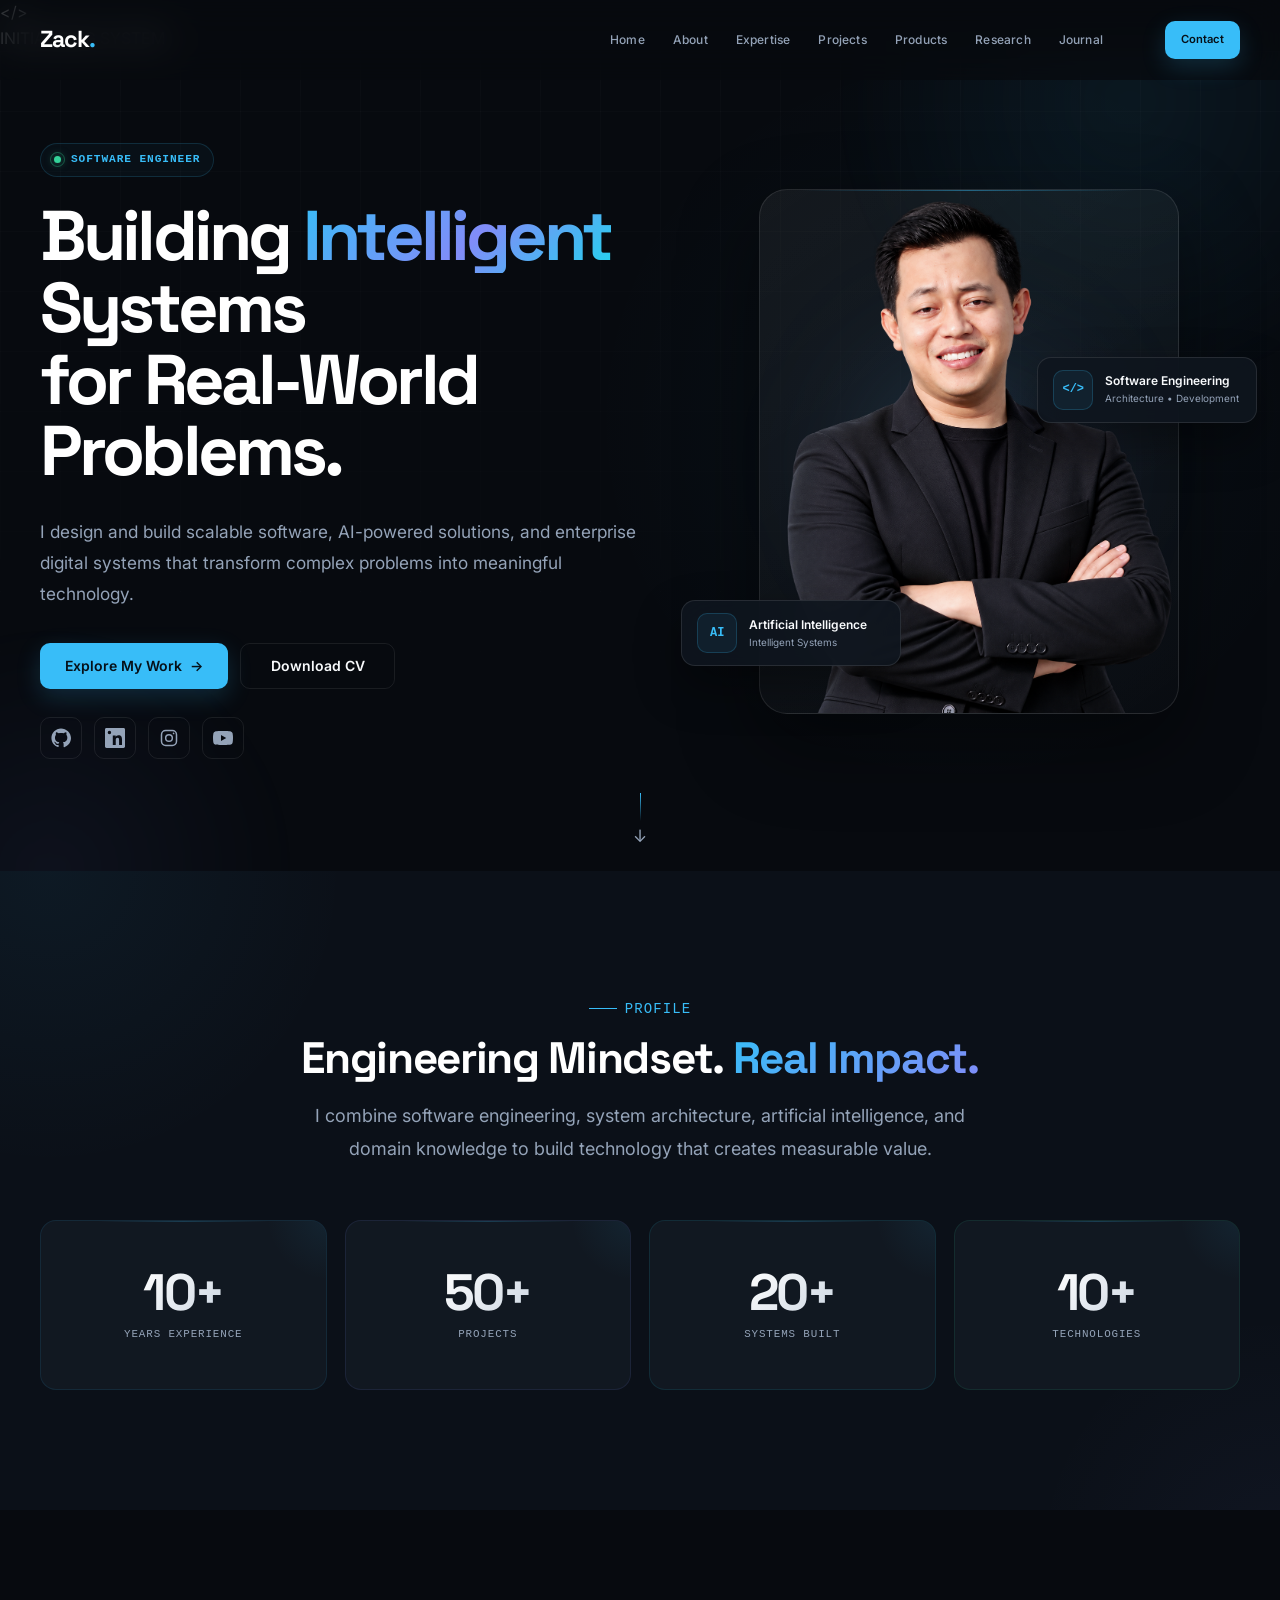
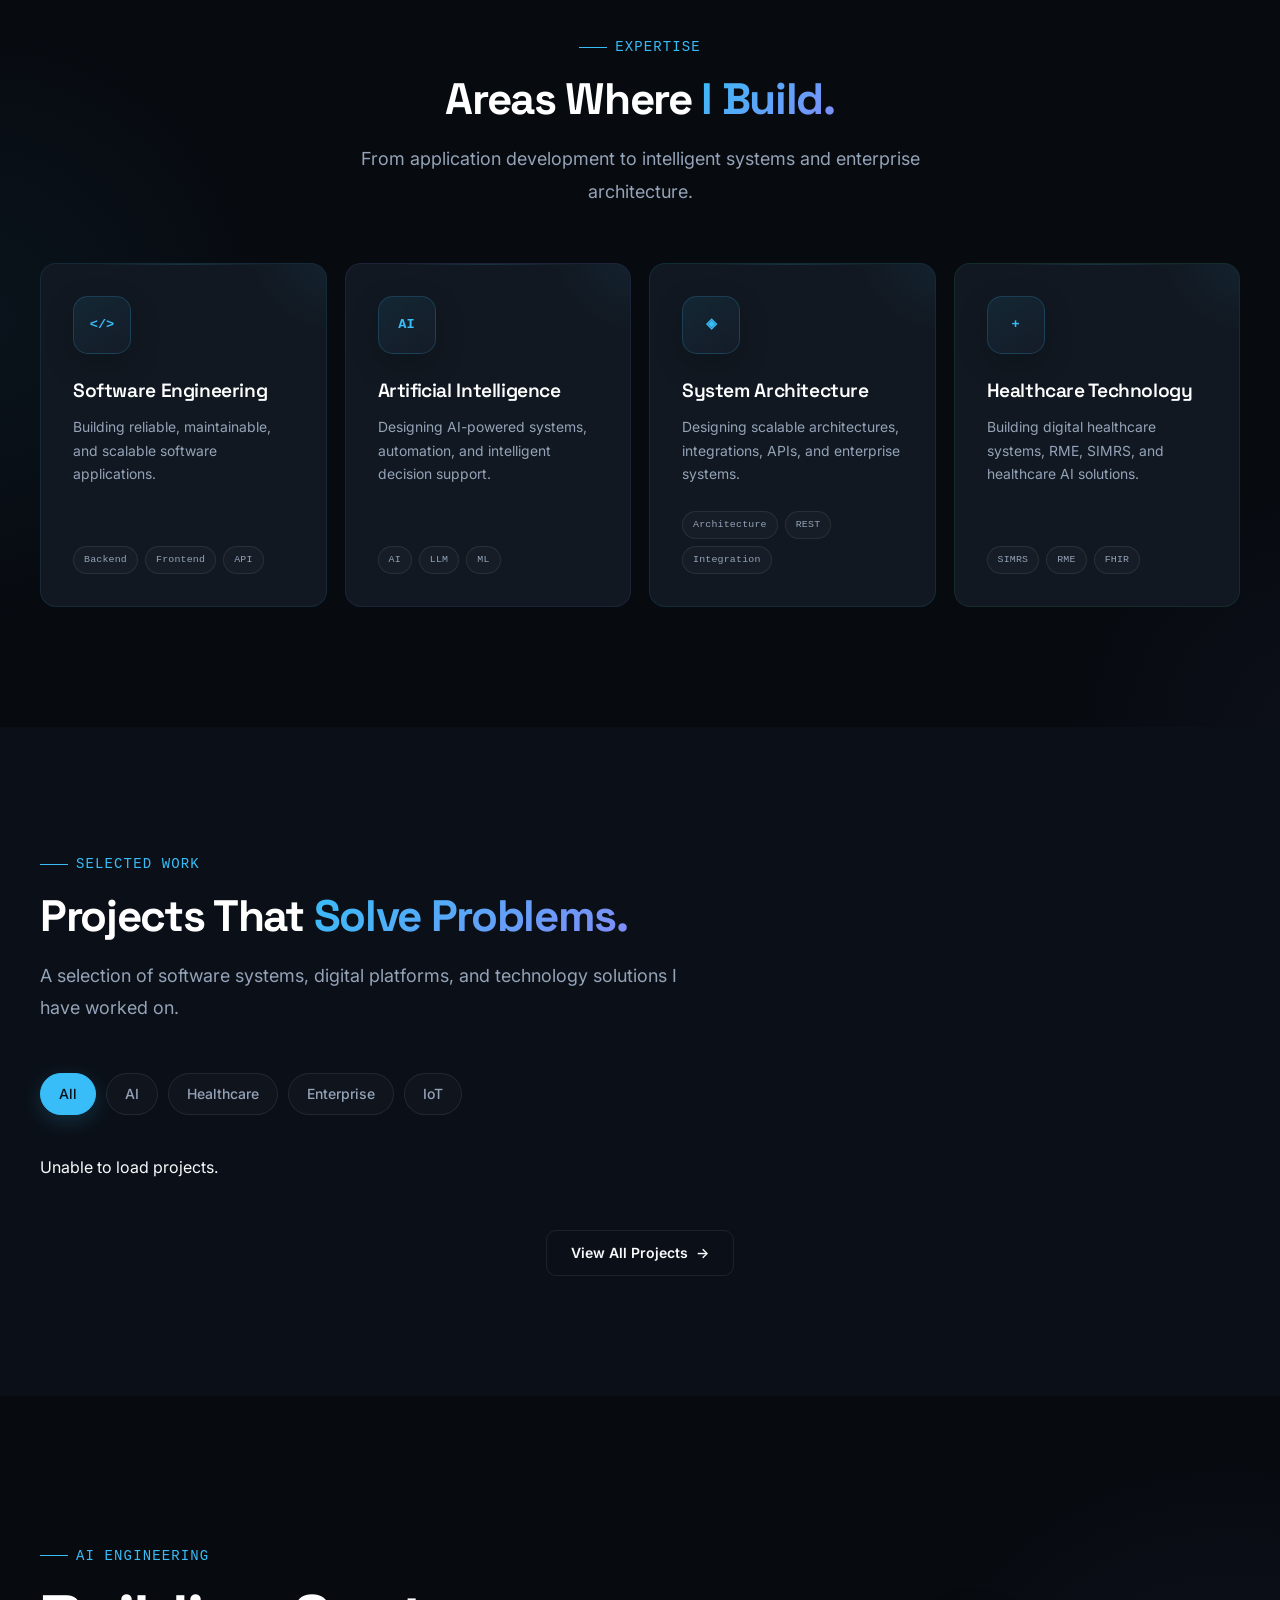
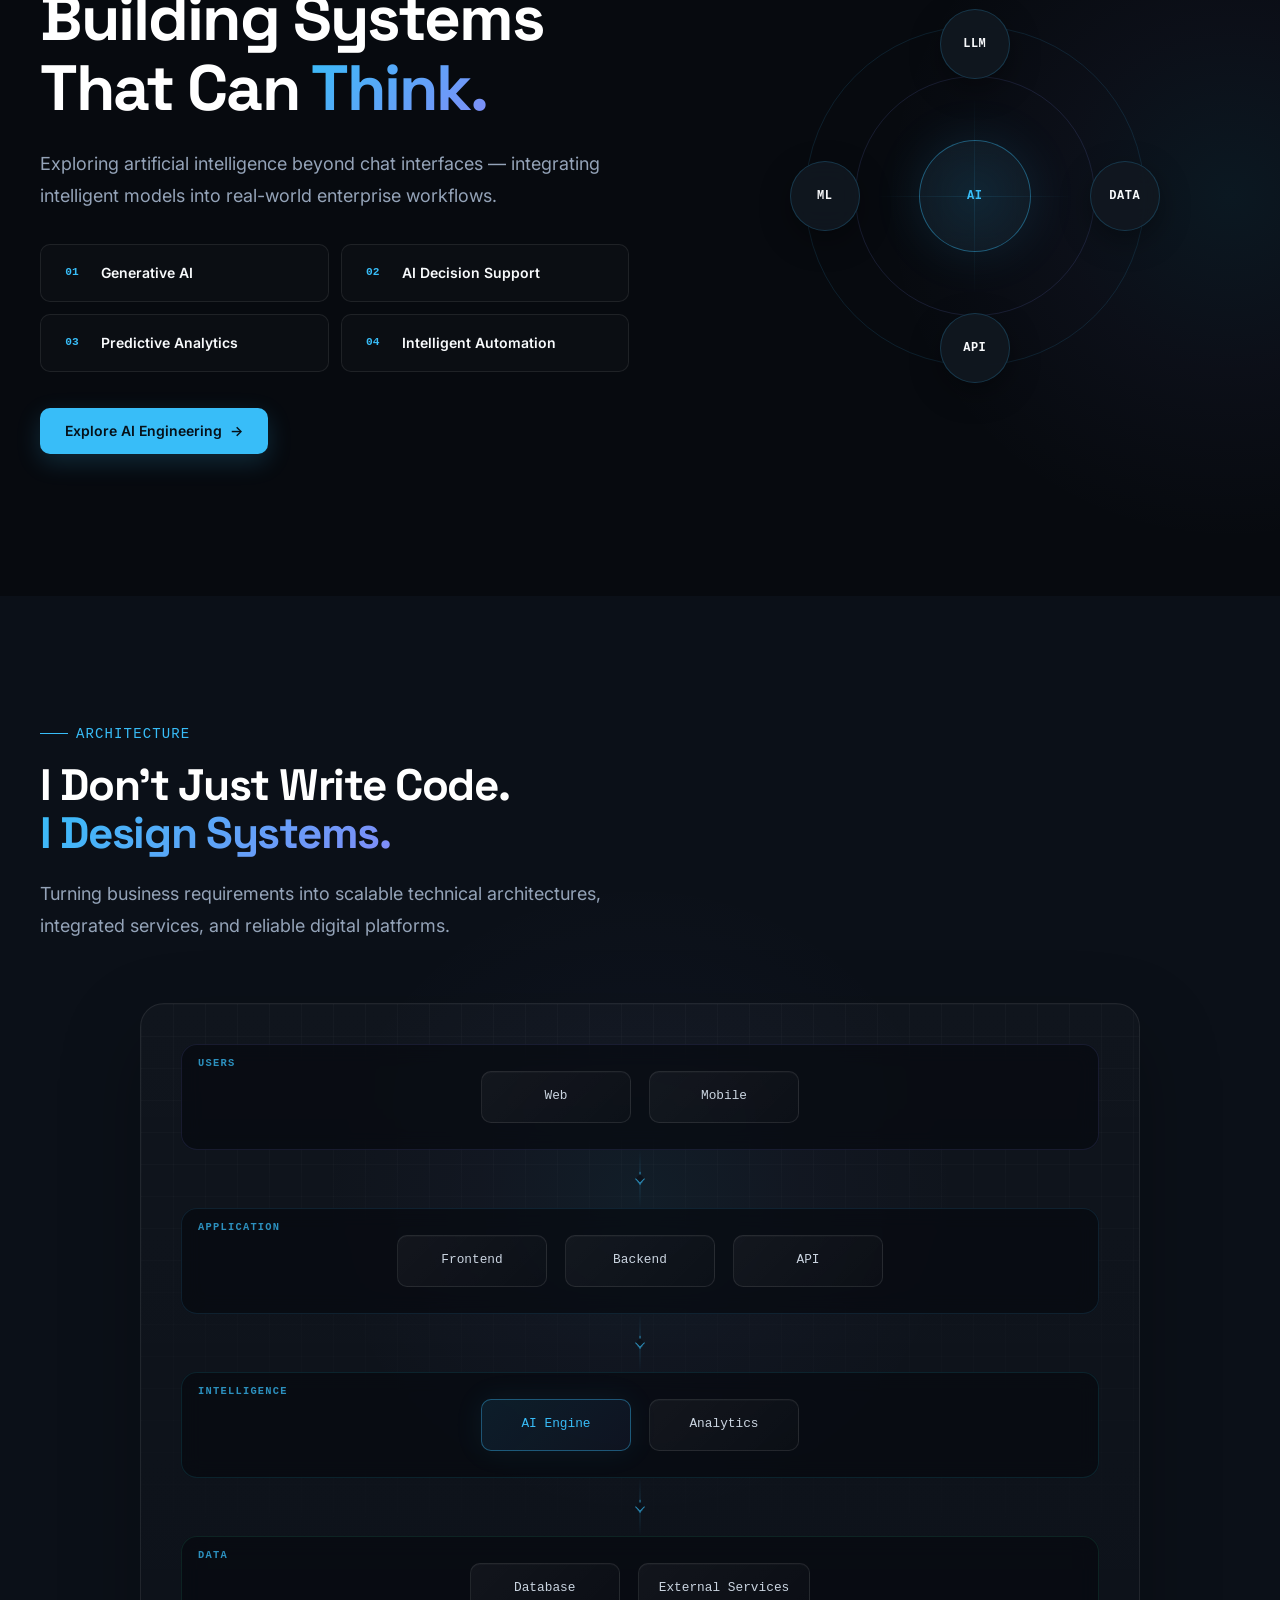
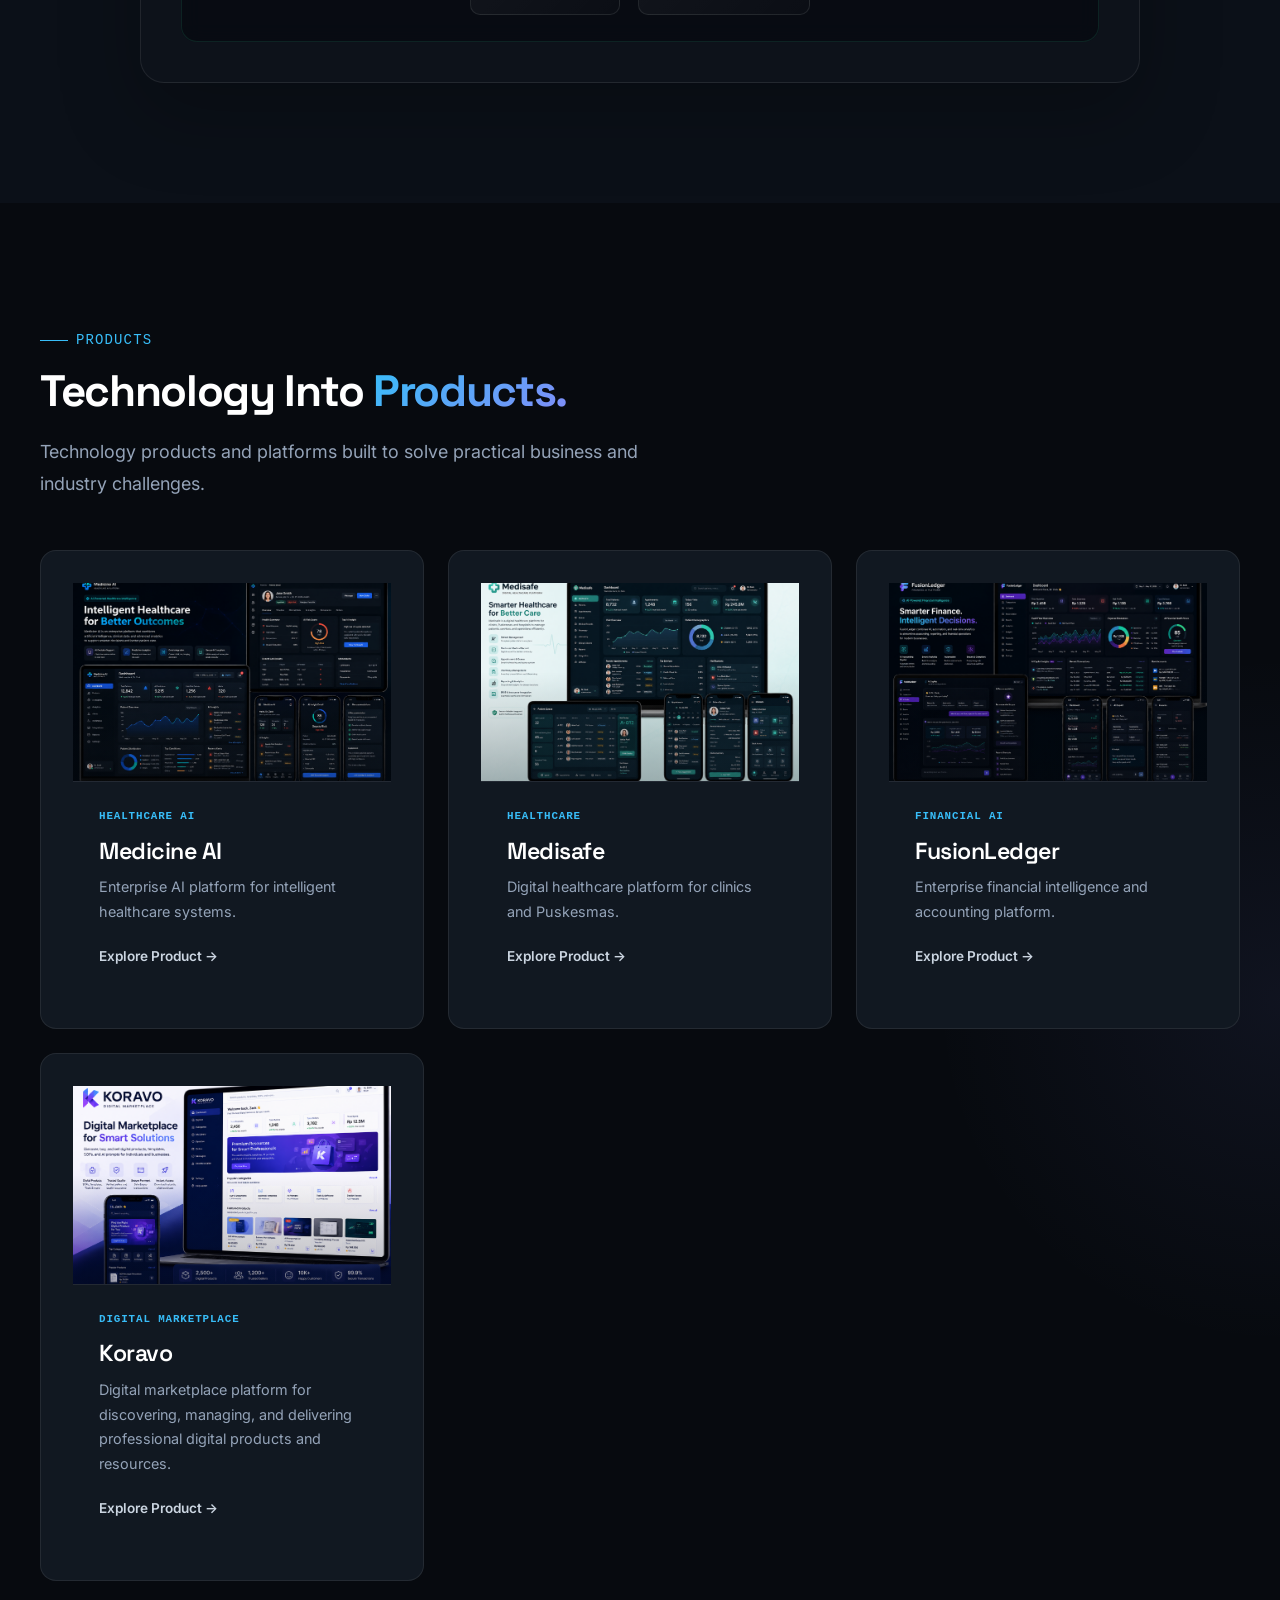
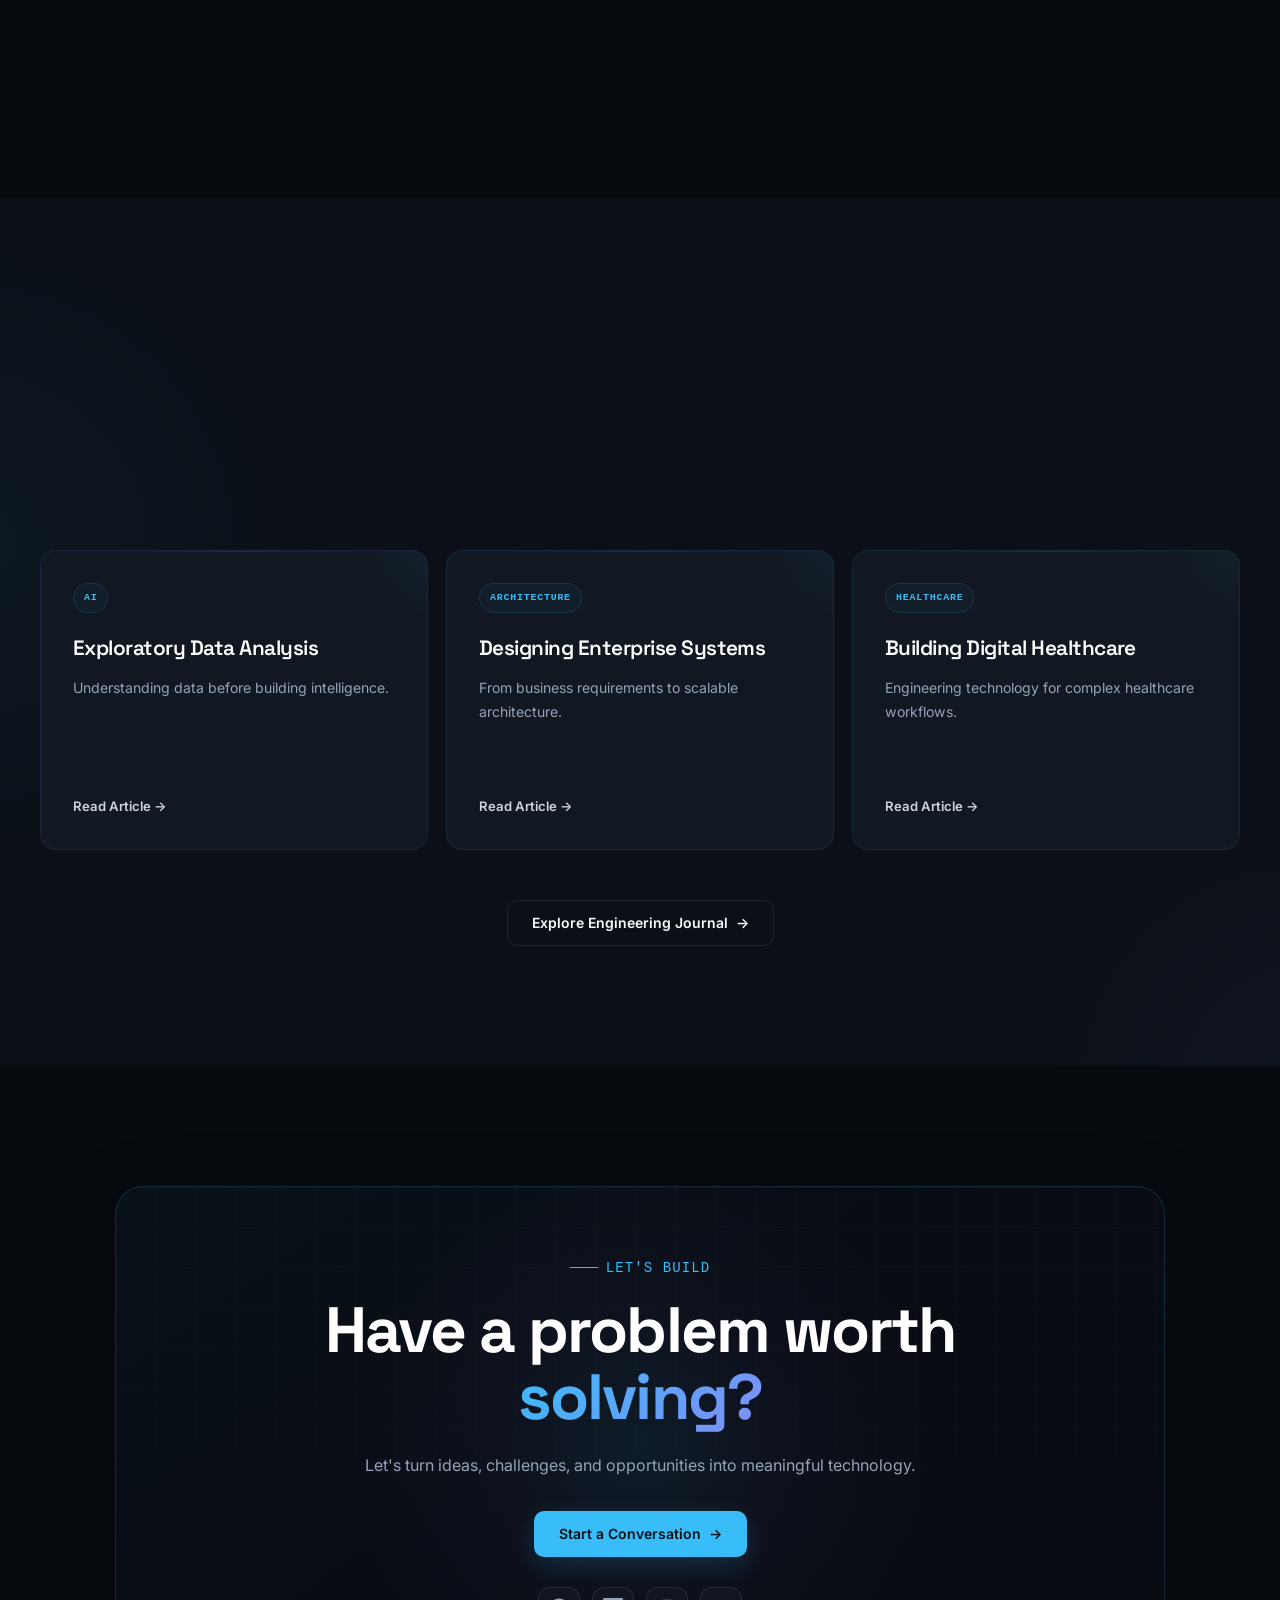
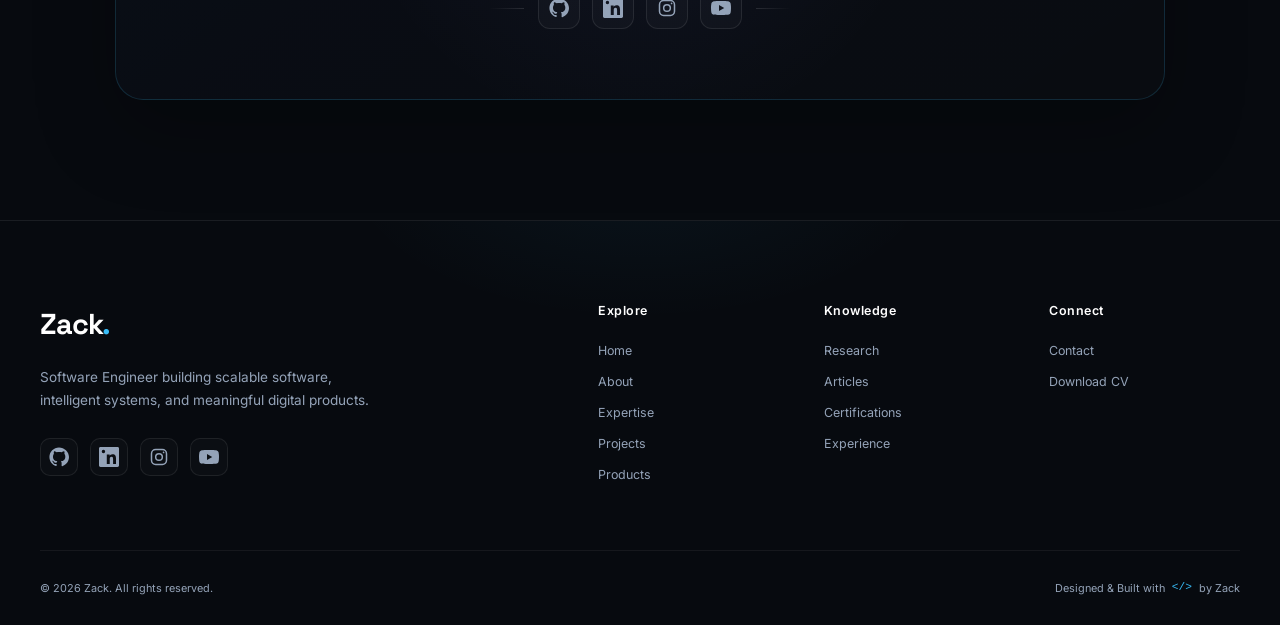
==== index.html @ d9dbd52a "feat:home page" ====
<!doctype html>
<html lang="en">
  <head>
    <!-- =====================================================
         ZACK PORTFOLIO
         Personal Branding — Software Engineer
         ===================================================== -->

    <meta charset="UTF-8" />

    <meta name="viewport" content="width=device-width, initial-scale=1.0" />

    <meta
      name="description"
      content="Zack — Software Engineer building intelligent systems, AI-powered solutions, and enterprise digital products."
    />

    <meta name="author" content="Zack" />

    <meta
      name="keywords"
      content="Software Engineer, AI Engineer, Software Architecture, Artificial Intelligence, Healthcare Technology, Enterprise Software"
    />

    <meta name="theme-color" content="#070a0f" />

    <title>Zack — Software Engineer</title>

    <!-- =====================================================
         Fonts
         ===================================================== -->

    <link rel="preconnect" href="https://fonts.googleapis.com" />

    <link rel="preconnect" href="https://fonts.gstatic.com" crossorigin />

    <link
      href="https://fonts.googleapis.com/css2?family=Inter:wght@400;500;600;700&family=Space+Grotesk:wght@400;500;600;700&display=swap"
      rel="stylesheet"
    />

    <!-- =====================================================
         CSS
         ===================================================== -->

    <link rel="stylesheet" href="assets/css/variables.css" />

    <link rel="stylesheet" href="assets/css/style.css" />

    <link rel="stylesheet" href="assets/css/components.css" />

    <link rel="stylesheet" href="assets/css/animations.css" />

    <link rel="stylesheet" href="assets/css/responsive.css" />
  </head>

  <body>
    <!-- =====================================================
         PAGE LOADER
         ===================================================== -->

    <div id="component-loader"></div>

    <!-- =====================================================
         NAVBAR
         ===================================================== -->

    <div id="component-navbar"></div>

    <main>
      <!-- =================================================
             HERO
             ================================================= -->

      <section class="hero section" id="home">
        <div class="hero-background">
          <div class="hero-grid"></div>

          <div class="hero-glow hero-glow-1"></div>

          <div class="hero-glow hero-glow-2"></div>
        </div>

        <div class="container hero-container">
          <div class="hero-content">
            <div class="hero-status fade-up">
              <span class="status-dot"></span>

              <span> SOFTWARE ENGINEER </span>
            </div>

            <h1 class="hero-title fade-up">
              Building

              <span class="text-gradient"> Intelligent </span>

              Systems

              <br />

              for Real-World Problems.
            </h1>

            <p class="hero-description fade-up">
              I design and build scalable software, AI-powered solutions, and
              enterprise digital systems that transform complex problems into
              meaningful technology.
            </p>

            <div class="hero-actions fade-up">
              <a href="pages/projects.html" class="btn btn-primary">
                Explore My Work
                <span>→</span>
              </a>

              <a
                href="downloads/CV-Zack.pdf"
                class="btn btn-outline"
                target="_blank"
                rel="noopener noreferrer"
              >
                Download CV
              </a>
            </div>

            <div class="hero-social fade-up" data-social-links></div>
          </div>

          <!-- =========================================
                     PROFILE VISUAL
                     ========================================= -->

          <div class="hero-visual fade-in">
            <div class="hero-image-wrapper">
              <div class="hero-image-glow"></div>

              <div class="hero-image-frame">
                <img
                  src="assets/img/profile/profile.png"
                  alt="Zack — Software Engineer"
                />
              </div>

              <!-- Floating Engineering Card -->

              <div class="hero-floating-card hero-floating-card-top float">
                <span class="floating-card-icon"> &lt;/&gt; </span>

                <div>
                  <strong> Software Engineering </strong>

                  <small> Architecture • Development </small>
                </div>
              </div>

              <!-- Floating AI Card -->

              <div class="hero-floating-card hero-floating-card-bottom float">
                <span class="floating-card-icon"> AI </span>

                <div>
                  <strong> Artificial Intelligence </strong>

                  <small> Intelligent Systems </small>
                </div>
              </div>
            </div>
          </div>
        </div>

        <!-- Scroll Indicator -->

        <a href="#profile" class="hero-scroll" aria-label="Scroll to profile">
          <span class="hero-scroll-line"></span>
          <span class="hero-scroll-arrow">↓</span>
        </a>
      </section>

      <!-- =================================================
             ENGINEERING PROFILE
             ================================================= -->

      <section class="section profile-section section-secondary" id="profile">
        <div class="container">
          <div class="section-header fade-up">
            <span class="section-label"> Profile </span>

            <h2 class="section-title">
              Engineering Mindset.
              <span class="text-gradient"> Real Impact. </span>
            </h2>

            <p class="section-description">
              I combine software engineering, system architecture, artificial
              intelligence, and domain knowledge to build technology that
              creates measurable value.
            </p>
          </div>

          <!-- Statistics -->

          <div class="profile-stats grid grid-4">
            <div class="stat-card card fade-up">
              <span class="stat-number" data-counter="10" data-suffix="+">
                0
              </span>

              <span class="stat-label"> Years Experience </span>
            </div>

            <div class="stat-card card fade-up">
              <span class="stat-number" data-counter="50" data-suffix="+">
                0
              </span>

              <span class="stat-label"> Projects </span>
            </div>

            <div class="stat-card card fade-up">
              <span class="stat-number" data-counter="20" data-suffix="+">
                0
              </span>

              <span class="stat-label"> Systems Built </span>
            </div>

            <div class="stat-card card fade-up">
              <span class="stat-number" data-counter="10" data-suffix="+">
                0
              </span>

              <span class="stat-label"> Technologies </span>
            </div>
          </div>
        </div>
      </section>

      <!-- =================================================
             EXPERTISE
             ================================================= -->

      <section class="section expertise-section" id="expertise">
        <div class="container">
          <div class="section-header fade-up">
            <span class="section-label"> Expertise </span>

            <h2 class="section-title">
              Areas Where
              <span class="text-gradient"> I Build. </span>
            </h2>

            <p class="section-description">
              From application development to intelligent systems and enterprise
              architecture.
            </p>
          </div>

          <div class="expertise-grid grid grid-4">
            <!-- Software Engineering -->

            <article class="expertise-card card fade-up">
              <div class="expertise-icon">&lt;/&gt;</div>

              <h3>Software Engineering</h3>

              <p>
                Building reliable, maintainable, and scalable software
                applications.
              </p>

              <div class="expertise-tags">
                <span class="badge"> Backend </span>

                <span class="badge"> Frontend </span>

                <span class="badge"> API </span>
              </div>
            </article>

            <!-- AI -->

            <article class="expertise-card card fade-up">
              <div class="expertise-icon">AI</div>

              <h3>Artificial Intelligence</h3>

              <p>
                Designing AI-powered systems, automation, and intelligent
                decision support.
              </p>

              <div class="expertise-tags">
                <span class="badge"> AI </span>

                <span class="badge"> LLM </span>

                <span class="badge"> ML </span>
              </div>
            </article>

            <!-- Architecture -->

            <article class="expertise-card card fade-up">
              <div class="expertise-icon">◈</div>

              <h3>System Architecture</h3>

              <p>
                Designing scalable architectures, integrations, APIs, and
                enterprise systems.
              </p>

              <div class="expertise-tags">
                <span class="badge"> Architecture </span>

                <span class="badge"> REST </span>

                <span class="badge"> Integration </span>
              </div>
            </article>

            <!-- Healthcare -->

            <article class="expertise-card card fade-up">
              <div class="expertise-icon">+</div>

              <h3>Healthcare Technology</h3>

              <p>
                Building digital healthcare systems, RME, SIMRS, and healthcare
                AI solutions.
              </p>

              <div class="expertise-tags">
                <span class="badge"> SIMRS </span>

                <span class="badge"> RME </span>

                <span class="badge"> FHIR </span>
              </div>
            </article>
          </div>
        </div>
      </section>

      <!-- =================================================
             FEATURED PROJECTS
             ================================================= -->

      <section class="section projects-section section-secondary" id="projects">
        <div class="container">
          <div class="section-header fade-up">
            <span class="section-label"> Selected Work </span>

            <h2 class="section-title">
              Projects That
              <span class="text-gradient"> Solve Problems. </span>
            </h2>

            <p class="section-description">
              A selection of software systems, digital platforms, and technology
              solutions I have worked on.
            </p>
          </div>

          <!-- Project Filters -->

          <div class="project-filters fade-up" data-project-filters>
            <button type="button" class="filter-btn" data-filter="all">
              All
            </button>

            <button type="button" class="filter-btn" data-filter="AI">
              AI
            </button>

            <button type="button" class="filter-btn" data-filter="Healthcare">
              Healthcare
            </button>

            <button type="button" class="filter-btn" data-filter="Enterprise">
              Enterprise
            </button>

            <button type="button" class="filter-btn" data-filter="IoT">
              IoT
            </button>
          </div>

          <!-- Projects -->

          <div class="projects-grid grid grid-3" data-projects>
            <!--
                        Projects are loaded dynamically
                        from data/projects.json
                    -->
          </div>

          <div class="section-action fade-up">
            <a href="pages/projects.html" class="btn btn-outline">
              View All Projects
              <span>→</span>
            </a>
          </div>
        </div>
      </section>

      <!-- =================================================
             AI ENGINEERING
             ================================================= -->

      <section class="section ai-section" id="ai">
        <div class="container">
          <div class="ai-showcase">
            <div class="ai-content fade-up">
              <span class="section-label"> AI Engineering </span>

              <h2 class="section-title">
                Building Systems That Can
                <span class="text-gradient"> Think. </span>
              </h2>

              <p class="section-description">
                Exploring artificial intelligence beyond chat interfaces —
                integrating intelligent models into real-world enterprise
                workflows.
              </p>

              <div class="ai-capabilities">
                <div class="ai-capability">
                  <span> 01 </span>

                  <strong> Generative AI </strong>
                </div>

                <div class="ai-capability">
                  <span> 02 </span>

                  <strong> AI Decision Support </strong>
                </div>

                <div class="ai-capability">
                  <span> 03 </span>

                  <strong> Predictive Analytics </strong>
                </div>

                <div class="ai-capability">
                  <span> 04 </span>

                  <strong> Intelligent Automation </strong>
                </div>
              </div>

              <a href="pages/expertise.html" class="btn btn-primary">
                Explore AI Engineering
                <span>→</span>
              </a>
            </div>

            <!-- AI Visual -->

            <div class="ai-visual fade-in">
              <div class="ai-orbit">
                <div class="ai-node ai-node-main">AI</div>

                <div class="ai-node ai-node-1">LLM</div>

                <div class="ai-node ai-node-2">DATA</div>

                <div class="ai-node ai-node-3">API</div>

                <div class="ai-node ai-node-4">ML</div>
              </div>
            </div>
          </div>
        </div>
      </section>

      <!-- =================================================
             SYSTEM ARCHITECTURE
             ================================================= -->

      <section
        class="section architecture-section section-secondary"
        id="architecture"
      >
        <div class="container">
          <div class="section-header fade-up">
            <span class="section-label"> Architecture </span>

            <h2 class="section-title">
              I Don't Just Write Code.
              <br />
              <span class="text-gradient"> I Design Systems. </span>
            </h2>

            <p class="section-description">
              Turning business requirements into scalable technical
              architectures, integrated services, and reliable digital
              platforms.
            </p>
          </div>

          <div class="architecture-diagram fade-up">
            <div class="architecture-layer">
              <span class="architecture-label"> USERS </span>

              <div class="architecture-node">Web</div>

              <div class="architecture-node">Mobile</div>
            </div>

            <div class="architecture-connector">↓</div>

            <div class="architecture-layer">
              <span class="architecture-label"> APPLICATION </span>

              <div class="architecture-node">Frontend</div>

              <div class="architecture-node">Backend</div>

              <div class="architecture-node">API</div>
            </div>

            <div class="architecture-connector">↓</div>

            <div class="architecture-layer">
              <span class="architecture-label"> INTELLIGENCE </span>

              <div class="architecture-node architecture-node-ai">
                AI Engine
              </div>

              <div class="architecture-node">Analytics</div>
            </div>

            <div class="architecture-connector">↓</div>

            <div class="architecture-layer">
              <span class="architecture-label"> DATA </span>

              <div class="architecture-node">Database</div>

              <div class="architecture-node">External Services</div>
            </div>
          </div>
        </div>
      </section>

      <!-- =================================================
             PRODUCTS
             ================================================= -->

      <section class="section products-section" id="products">
        <div class="container">
          <div class="section-header fade-up">
            <span class="section-label"> Products </span>

            <h2 class="section-title">
              Technology Into
              <span class="text-gradient"> Products. </span>
            </h2>

            <p class="section-description">
              Technology products and platforms built to solve practical
              business and industry challenges.
            </p>
          </div>

          <div class="products-grid grid grid-3">
            <!-- Medicine AI -->

            <article class="product-card card fade-up">
              <div class="product-image">
                <img
                  src="assets/img/products/medicine.png"
                  alt="Medicine AI"
                  loading="lazy"
                />
              </div>

              <div class="product-content">
                <span class="product-category"> Healthcare AI </span>

                <h3 class="product-title">Medicine AI</h3>

                <p class="product-description">
                  Enterprise AI platform for intelligent healthcare systems.
                </p>

                <a href="pages/products.html" class="project-link">
                  Explore Product →
                </a>
              </div>
            </article>

            <!-- Medisafe -->

            <article class="product-card card fade-up">
              <div class="product-image">
                <img
                  src="assets/img/products/medisafe.png"
                  alt="Medisafe"
                  loading="lazy"
                />
              </div>

              <div class="product-content">
                <span class="product-category"> Healthcare </span>

                <h3 class="product-title">Medisafe</h3>

                <p class="product-description">
                  Digital healthcare platform for clinics and Puskesmas.
                </p>

                <a href="pages/products.html" class="project-link">
                  Explore Product →
                </a>
              </div>
            </article>

            <!-- FusionLedger -->

            <article class="product-card card fade-up">
              <div class="product-image">
                <img
                  src="assets/img/products/fusionledger.png"
                  alt="FusionLedger"
                  loading="lazy"
                />
              </div>

              <div class="product-content">
                <span class="product-category"> Financial AI </span>

                <h3 class="product-title">FusionLedger</h3>

                <p class="product-description">
                  Enterprise financial intelligence and accounting platform.
                </p>

                <a href="pages/products.html" class="project-link">
                  Explore Product →
                </a>
              </div>
            </article>

            <!-- =================================================
     Koravo
     ================================================= -->

            <article class="product-card card fade-up">
              <div class="product-image">
                <img
                  src="assets/img/products/koravo.png"
                  alt="Koravo Digital Marketplace"
                  loading="lazy"
                />
              </div>

              <div class="product-content">
                <span class="product-category"> Digital Marketplace </span>

                <h3 class="product-title">Koravo</h3>

                <p class="product-description">
                  Digital marketplace platform for discovering, managing, and
                  delivering professional digital products and resources.
                </p>

                <a href="pages/products.html" class="project-link">
                  Explore Product →
                </a>
              </div>
            </article>
          </div>

          <div class="section-action fade-up">
            <a href="pages/products.html" class="btn btn-outline">
              View All Products
              <span>→</span>
            </a>
          </div>
        </div>
      </section>

      <!-- =================================================
             ENGINEERING JOURNAL
             ================================================= -->

      <section class="section journal-section section-secondary" id="journal">
        <div class="container">
          <div class="section-header fade-up">
            <span class="section-label"> Engineering Journal </span>

            <h2 class="section-title">
              Think.
              <span class="text-gradient"> Build. Share. </span>
            </h2>

            <p class="section-description">
              Notes, research, experiments, and lessons from building software
              and intelligent systems.
            </p>
          </div>

          <div class="journal-grid grid grid-3">
            <article class="journal-card card fade-up">
              <span class="journal-category"> AI </span>

              <h3>Exploratory Data Analysis</h3>

              <p>Understanding data before building intelligence.</p>

              <a href="pages/articles.html" class="project-link">
                Read Article →
              </a>
            </article>

            <article class="journal-card card fade-up">
              <span class="journal-category"> Architecture </span>

              <h3>Designing Enterprise Systems</h3>

              <p>From business requirements to scalable architecture.</p>

              <a href="pages/articles.html" class="project-link">
                Read Article →
              </a>
            </article>

            <article class="journal-card card fade-up">
              <span class="journal-category"> Healthcare </span>

              <h3>Building Digital Healthcare</h3>

              <p>Engineering technology for complex healthcare workflows.</p>

              <a href="pages/articles.html" class="project-link">
                Read Article →
              </a>
            </article>
          </div>

          <div class="section-action fade-up">
            <a href="pages/articles.html" class="btn btn-outline">
              Explore Engineering Journal
              <span>→</span>
            </a>
          </div>
        </div>
      </section>

      <!-- =================================================
     CONTACT CTA
     ================================================= -->

      <section class="section contact-cta">
        <div class="container">
          <div class="contact-cta-inner fade-up">
            <span class="section-label"> Let's Build </span>

            <h2 class="section-title">
              Have a problem worth

              <span class="text-gradient"> solving? </span>
            </h2>

            <p class="section-description">
              Let's turn ideas, challenges, and opportunities into meaningful
              technology.
            </p>

            <a href="pages/contact.html" class="btn btn-primary">
              Start a Conversation
              <span>→</span>
            </a>

            <!-- Social Media -->

            <div class="contact-social fade-up" data-social-links></div>
          </div>
        </div>
      </section>
    </main>

    <!-- =====================================================
         FOOTER
         ===================================================== -->

    <div id="component-footer"></div>

    <!-- =====================================================
         JavaScript
         ===================================================== -->

    <script src="assets/js/navbar.js"></script>

    <script src="assets/js/animation.js"></script>

    <script src="assets/js/counter.js"></script>

    <script src="assets/js/projects.js"></script>

    <script src="assets/js/filter.js"></script>

    <script src="assets/js/contact.js"></script>

    <script src="assets/js/app.js"></script>
  </body>
</html>
---- assets/css/variables.css ----
/* =========================================================
   ZACK PORTFOLIO
   Design System / Variables
   ========================================================= */

:root {
  /* =========================
       Colors
       ========================= */

  --color-bg: #070a0f;
  --color-bg-secondary: #0b1018;
  --color-bg-tertiary: #101722;

  --color-surface: #111821;
  --color-surface-hover: #151f2c;

  --color-primary: #38bdf8;
  --color-primary-hover: #60d5ff;

  --color-secondary: #818cf8;
  --color-accent: #22d3ee;

  --color-success: #34d399;
  --color-warning: #fbbf24;
  --color-danger: #f87171;

  --color-white: #ffffff;
  --color-text: #f8fafc;
  --color-text-secondary: #cbd5e1;
  --color-text-muted: #94a3b8;

  --color-border: rgba(255, 255, 255, 0.08);
  --color-border-hover: rgba(56, 189, 248, 0.3);

  /* =========================
       Gradients
       ========================= */

  --gradient-primary: linear-gradient(135deg, #38bdf8 0%, #818cf8 100%);

  --gradient-dark: linear-gradient(180deg, #070a0f 0%, #0b1018 100%);

  --gradient-glow: radial-gradient(
    circle,
    rgba(56, 189, 248, 0.14) 0%,
    rgba(56, 189, 248, 0) 70%
  );

  /* =========================
       Typography
       ========================= */

  --font-primary:
    "Inter", -apple-system, BlinkMacSystemFont, "Segoe UI", sans-serif;

  --font-heading:
    "Space Grotesk", "Inter", -apple-system, BlinkMacSystemFont, sans-serif;

  --font-mono: "SFMono-Regular", Consolas, "Liberation Mono", monospace;

  --font-size-xs: 0.75rem;
  --font-size-sm: 0.875rem;
  --font-size-md: 1rem;
  --font-size-lg: 1.125rem;
  --font-size-xl: 1.25rem;
  --font-size-2xl: 1.5rem;
  --font-size-3xl: 2rem;
  --font-size-4xl: 2.75rem;
  --font-size-5xl: 3.5rem;
  --font-size-6xl: 4.5rem;

  --line-height-tight: 1.1;
  --line-height-normal: 1.6;
  --line-height-relaxed: 1.8;

  /* =========================
       Layout
       ========================= */

  --container-width: 1200px;
  --container-wide: 1400px;

  --section-padding: 120px;
  --section-padding-mobile: 80px;

  --header-height: 80px;

  /* =========================
       Spacing
       ========================= */

  --space-1: 0.25rem;
  --space-2: 0.5rem;
  --space-3: 0.75rem;
  --space-4: 1rem;
  --space-5: 1.25rem;
  --space-6: 1.5rem;
  --space-8: 2rem;
  --space-10: 2.5rem;
  --space-12: 3rem;
  --space-16: 4rem;
  --space-20: 5rem;
  --space-24: 6rem;

  /* =========================
       Border Radius
       ========================= */

  --radius-sm: 6px;
  --radius-md: 10px;
  --radius-lg: 16px;
  --radius-xl: 24px;
  --radius-full: 9999px;

  /* =========================
       Shadows
       ========================= */

  --shadow-sm: 0 4px 12px rgba(0, 0, 0, 0.2);

  --shadow-md: 0 10px 30px rgba(0, 0, 0, 0.3);

  --shadow-lg: 0 20px 60px rgba(0, 0, 0, 0.4);

  --shadow-glow: 0 0 40px rgba(56, 189, 248, 0.12);

  /* =========================
       Transitions
       ========================= */

  --transition-fast: 150ms ease;
  --transition-normal: 300ms ease;
  --transition-slow: 500ms ease;

  /* =========================
       Z Index
       ========================= */

  --z-base: 1;
  --z-dropdown: 100;
  --z-sticky: 500;
  --z-modal: 1000;
  --z-loader: 2000;
}
---- assets/css/style.css ----
/* =========================================================
   ZACK PORTFOLIO
   Global Styles
   ========================================================= */

*,
*::before,
*::after {
  box-sizing: border-box;
  margin: 0;
  padding: 0;
}

html {
  scroll-behavior: smooth;
  font-size: 16px;
}

body {
  min-height: 100vh;

  background: var(--color-bg);
  color: var(--color-text);

  font-family: var(--font-primary);
  font-size: var(--font-size-md);
  line-height: var(--line-height-normal);

  overflow-x: hidden;

  -webkit-font-smoothing: antialiased;
  text-rendering: optimizeLegibility;
}

body.menu-open {
  overflow: hidden;
}

a {
  color: inherit;
  text-decoration: none;
}

button,
input,
textarea,
select {
  font: inherit;
}

button {
  border: 0;
  background: none;
  cursor: pointer;
}

img {
  display: block;
  max-width: 100%;
  height: auto;
}

ul,
ol {
  list-style: none;
}

/* =========================
   Selection
   ========================= */

::selection {
  background: var(--color-primary);
  color: var(--color-bg);
}

/* =========================
   Scrollbar
   ========================= */

::-webkit-scrollbar {
  width: 8px;
}

::-webkit-scrollbar-track {
  background: var(--color-bg);
}

::-webkit-scrollbar-thumb {
  background: #263241;
  border-radius: var(--radius-full);
}

::-webkit-scrollbar-thumb:hover {
  background: var(--color-primary);
}

/* =========================
   Container
   ========================= */

.container {
  width: min(calc(100% - 40px), var(--container-width));

  margin-inline: auto;
}
.container-wide {
  width: min(calc(100% - 40px), var(--container-wide));

  margin-inline: auto;
}

/* =========================
   Sections
   ========================= */

.section {
  position: relative;
  padding-block: var(--section-padding);
}

.section-dark {
  background: var(--color-bg);
}

.section-secondary {
  background: var(--color-bg-secondary);
}

/* =========================
   Section Header
   ========================= */

.section-header {
  max-width: 760px;
  margin-bottom: var(--space-12);
}

.section-label {
  display: inline-flex;
  align-items: center;
  gap: var(--space-2);

  margin-bottom: var(--space-4);

  color: var(--color-primary);

  font-family: var(--font-mono);
  font-size: var(--font-size-sm);
  font-weight: 500;

  letter-spacing: 0.08em;
  text-transform: uppercase;
}

.section-label::before {
  content: "";

  width: 28px;
  height: 1px;

  background: var(--color-primary);
}

.section-title {
  margin-bottom: var(--space-5);

  color: var(--color-white);

  font-family: var(--font-heading);
  font-size: clamp(2rem, 4vw, var(--font-size-4xl));

  font-weight: 700;
  line-height: var(--line-height-tight);
  letter-spacing: -0.03em;
}

.section-description {
  max-width: 650px;

  color: var(--color-text-muted);

  font-size: var(--font-size-lg);
  line-height: var(--line-height-relaxed);
}

/* =========================
   Text Utilities
   ========================= */

.text-primary {
  color: var(--color-primary);
}

.text-secondary {
  color: var(--color-text-secondary);
}

.text-muted {
  color: var(--color-text-muted);
}

.text-gradient {
  color: transparent;

  background: var(--gradient-primary);
  background-clip: text;
  -webkit-background-clip: text;
}

/* =========================
   Grid
   ========================= */

.grid {
  display: grid;
}

.grid-2 {
  grid-template-columns: repeat(2, minmax(0, 1fr));
}

.grid-3 {
  grid-template-columns: repeat(3, minmax(0, 1fr));
}

.grid-4 {
  grid-template-columns: repeat(4, minmax(0, 1fr));
}

/* =========================
   Accessibility
   ========================= */

.sr-only {
  position: absolute;

  width: 1px;
  height: 1px;

  padding: 0;
  margin: -1px;

  overflow: hidden;

  clip: rect(0, 0, 0, 0);

  white-space: nowrap;
  border: 0;
}

:focus-visible {
  outline: 2px solid var(--color-primary);
  outline-offset: 4px;
}
/* =========================================================
   HERO SCROLL INDICATOR
   ========================================================= */

.hero-scroll {
  position: absolute;

  left: 50%;
  bottom: 30px;

  transform: translateX(-50%);

  display: flex;
  flex-direction: column;
  align-items: center;
  gap: 8px;

  color: var(--color-text-muted);

  transition:
    color var(--transition-normal),
    transform var(--transition-normal);
}

.hero-scroll:hover {
  color: var(--color-primary);

  transform: translateX(-50%) translateY(-3px);
}

.hero-scroll-line {
  width: 1px;
  height: 32px;

  background: linear-gradient(to bottom, var(--color-primary), transparent);
}

.hero-scroll-arrow {
  font-size: 18px;
  line-height: 1;

  animation: scrollArrow 1.8s ease-in-out infinite;
}

@keyframes scrollArrow {
  0%,
  100% {
    transform: translateY(0);
    opacity: 0.6;
  }

  50% {
    transform: translateY(5px);
    opacity: 1;
  }
}

/* =========================================================
   AI ENGINEERING
   ========================================================= */

.ai-section {
  position: relative;
  overflow: hidden;
}

.ai-section::before {
  content: "";

  position: absolute;

  width: 700px;
  height: 700px;

  top: 50%;
  right: -300px;

  transform: translateY(-50%);

  background: radial-gradient(
    circle,
    rgba(56, 189, 248, 0.08) 0%,
    rgba(129, 140, 248, 0.04) 35%,
    transparent 70%
  );

  pointer-events: none;
}

.ai-showcase {
  position: relative;

  display: grid;

  grid-template-columns:
    minmax(0, 1fr)
    minmax(420px, 0.9fr);

  align-items: center;

  gap: 80px;

  min-height: 560px;
}

/* =========================================================
   AI CONTENT
   ========================================================= */

.ai-content {
  position: relative;

  max-width: 650px;

  z-index: 2;
}

.ai-content .section-title {
  margin-bottom: var(--space-6);

  font-size: clamp(2.4rem, 5vw, 4rem);
}

.ai-content .section-description {
  margin-bottom: var(--space-8);
}

/* =========================================================
   AI CAPABILITIES
   ========================================================= */

.ai-capabilities {
  display: grid;

  grid-template-columns: repeat(2, minmax(0, 1fr));

  gap: 12px;

  margin-bottom: var(--space-8);
}

.ai-capability {
  position: relative;

  display: flex;
  align-items: center;

  gap: 14px;

  min-height: 58px;

  padding: 12px 16px;

  border: 1px solid var(--color-border);
  border-radius: var(--radius-md);

  background: rgba(255, 255, 255, 0.02);

  transition:
    transform var(--transition-normal),
    border-color var(--transition-normal),
    background var(--transition-normal);
}

.ai-capability:hover {
  transform: translateX(5px);

  border-color: var(--color-border-hover);

  background: rgba(56, 189, 248, 0.04);
}

.ai-capability > span {
  display: inline-flex;

  align-items: center;
  justify-content: center;

  width: 30px;

  color: var(--color-primary);

  font-family: var(--font-mono);

  font-size: 0.7rem;
  font-weight: 600;
}

.ai-capability strong {
  color: var(--color-text);

  font-size: var(--font-size-sm);
  font-weight: 600;
}

/* =========================================================
   AI VISUAL
   ========================================================= */

.ai-visual {
  position: relative;

  width: 100%;
  min-height: 500px;

  display: flex;
  align-items: center;
  justify-content: center;

  z-index: 1;
}

.ai-orbit {
  position: relative;

  width: 430px;
  height: 430px;

  display: flex;
  align-items: center;
  justify-content: center;
}

/* =========================================================
   ORBIT RINGS
   ========================================================= */

.ai-orbit::before,
.ai-orbit::after {
  content: "";

  position: absolute;

  inset: 45px;

  border: 1px solid rgba(56, 189, 248, 0.12);

  border-radius: 50%;
}

.ai-orbit::after {
  inset: 95px;

  border-color: rgba(129, 140, 248, 0.14);
}

/* =========================================================
   CENTRAL AI NODE
   ========================================================= */

.ai-node {
  position: absolute;

  display: flex;

  align-items: center;
  justify-content: center;

  border: 1px solid rgba(56, 189, 248, 0.2);

  background: rgba(17, 24, 33, 0.9);

  backdrop-filter: blur(12px);
  -webkit-backdrop-filter: blur(12px);

  box-shadow: 0 10px 30px rgba(0, 0, 0, 0.35);

  color: var(--color-text);

  font-family: var(--font-mono);

  font-size: 0.75rem;
  font-weight: 600;

  letter-spacing: 0.04em;

  border-radius: var(--radius-full);

  z-index: 3;
}

.ai-node-main {
  width: 112px;
  height: 112px;

  color: var(--color-primary);

  border-color: rgba(56, 189, 248, 0.4);

  background: radial-gradient(
    circle,
    rgba(56, 189, 248, 0.14),
    rgba(17, 24, 33, 0.95)
  );

  box-shadow: 0 0 50px rgba(56, 189, 248, 0.12);
}

/* =========================================================
   ORBIT NODES
   ========================================================= */

.ai-node-1 {
  width: 70px;
  height: 70px;

  top: 28px;
  left: 50%;

  transform: translateX(-50%);
}

.ai-node-2 {
  width: 70px;
  height: 70px;

  right: 30px;
  top: 50%;

  transform: translateY(-50%);
}

.ai-node-3 {
  width: 70px;
  height: 70px;

  bottom: 28px;
  left: 50%;

  transform: translateX(-50%);
}

.ai-node-4 {
  width: 70px;
  height: 70px;

  left: 30px;
  top: 50%;

  transform: translateY(-50%);
}

/* =========================================================
   NODE GLOW
   ========================================================= */

.ai-node-1,
.ai-node-2,
.ai-node-3,
.ai-node-4 {
  animation: aiNodePulse 3s ease-in-out infinite;
}

.ai-node-2 {
  animation-delay: 0.5s;
}

.ai-node-3 {
  animation-delay: 1s;
}

.ai-node-4 {
  animation-delay: 1.5s;
}

@keyframes aiNodePulse {
  0%,
  100% {
    box-shadow: 0 0 0 rgba(56, 189, 248, 0);
  }

  50% {
    box-shadow: 0 0 25px rgba(56, 189, 248, 0.12);
  }
}

/* =========================================================
   AI CONNECTION LINES
   ========================================================= */

.ai-orbit {
  --line-color: rgba(56, 189, 248, 0.12);
}

.ai-orbit .ai-node-main::before {
  content: "";

  position: absolute;

  width: 200px;
  height: 1px;

  background: linear-gradient(
    90deg,
    transparent,
    var(--line-color),
    transparent
  );

  transform: rotate(0deg);

  z-index: -1;
}

.ai-orbit .ai-node-main::after {
  content: "";

  position: absolute;

  width: 1px;
  height: 200px;

  background: linear-gradient(
    180deg,
    transparent,
    var(--line-color),
    transparent
  );

  z-index: -1;
}

/* =========================================================
   AI BUTTON
   ========================================================= */

.ai-content .btn {
  margin-top: 4px;
}

/* =========================================================
   SYSTEM ARCHITECTURE
   ========================================================= */

.architecture-section {
  position: relative;
  overflow: hidden;
}

/* Subtle background glow */

.architecture-section::before {
  content: "";

  position: absolute;

  width: 650px;
  height: 650px;

  top: 50%;
  left: 50%;

  transform: translate(-50%, -50%);

  background: radial-gradient(
    circle,
    rgba(56, 189, 248, 0.055),
    rgba(129, 140, 248, 0.025) 35%,
    transparent 70%
  );

  pointer-events: none;
}

.architecture-section .container {
  position: relative;
  z-index: 1;
}

/* =========================================================
   ARCHITECTURE DIAGRAM
   ========================================================= */

.architecture-diagram {
  position: relative;

  width: 100%;
  max-width: 1000px;

  margin-inline: auto;
  margin-top: 60px;

  padding: 40px;

  border: 1px solid var(--color-border);
  border-radius: var(--radius-xl);

  background: linear-gradient(
    180deg,
    rgba(255, 255, 255, 0.025),
    rgba(255, 255, 255, 0.01)
  );

  box-shadow: 0 30px 80px rgba(0, 0, 0, 0.25);

  overflow: hidden;
}

/* Technical grid */

.architecture-diagram::before {
  content: "";

  position: absolute;

  inset: 0;

  background-image:
    linear-gradient(rgba(255, 255, 255, 0.025) 1px, transparent 1px),
    linear-gradient(90deg, rgba(255, 255, 255, 0.025) 1px, transparent 1px);

  background-size: 32px 32px;

  mask-image: linear-gradient(to bottom, black, transparent);

  pointer-events: none;
}

/* =========================================================
   ARCHITECTURE LAYER
   ========================================================= */

.architecture-layer {
  position: relative;

  display: flex;
  align-items: center;
  justify-content: center;

  gap: 18px;

  min-height: 100px;

  padding: 26px 30px;

  border: 1px solid rgba(255, 255, 255, 0.06);

  border-radius: var(--radius-lg);

  background: rgba(7, 10, 15, 0.68);

  backdrop-filter: blur(10px);
  -webkit-backdrop-filter: blur(10px);

  z-index: 2;

  transition:
    border-color var(--transition-normal),
    background var(--transition-normal),
    transform var(--transition-normal);
}

.architecture-layer:hover {
  border-color: rgba(56, 189, 248, 0.18);

  background: rgba(17, 24, 33, 0.8);

  transform: translateY(-2px);
}

/* =========================================================
   LAYER LABEL
   ========================================================= */

.architecture-label {
  position: absolute;

  top: 10px;
  left: 16px;

  color: var(--color-primary);

  font-family: var(--font-mono);

  font-size: 0.65rem;
  font-weight: 600;

  letter-spacing: 0.12em;

  opacity: 0.75;
}

/* =========================================================
   ARCHITECTURE NODE
   ========================================================= */

.architecture-node {
  position: relative;

  display: flex;
  align-items: center;
  justify-content: center;

  min-width: 150px;
  min-height: 52px;

  padding: 12px 20px;

  border: 1px solid rgba(255, 255, 255, 0.09);

  border-radius: var(--radius-md);

  color: var(--color-text-secondary);

  background: linear-gradient(
    135deg,
    rgba(255, 255, 255, 0.045),
    rgba(255, 255, 255, 0.015)
  );

  font-family: var(--font-mono);

  font-size: 0.8rem;
  font-weight: 500;

  text-align: center;

  box-shadow: inset 0 1px 0 rgba(255, 255, 255, 0.025);

  transition:
    color var(--transition-normal),
    border-color var(--transition-normal),
    background var(--transition-normal),
    transform var(--transition-normal),
    box-shadow var(--transition-normal);
}

.architecture-node:hover {
  color: var(--color-white);

  border-color: rgba(56, 189, 248, 0.3);

  background: rgba(56, 189, 248, 0.055);

  transform: translateY(-3px);

  box-shadow: 0 10px 30px rgba(0, 0, 0, 0.25);
}

/* =========================================================
   AI NODE
   ========================================================= */

.architecture-node-ai {
  color: var(--color-primary);

  border-color: rgba(56, 189, 248, 0.3);

  background: linear-gradient(
    135deg,
    rgba(56, 189, 248, 0.1),
    rgba(129, 140, 248, 0.06)
  );

  box-shadow: 0 0 30px rgba(56, 189, 248, 0.08);
}

.architecture-node-ai::before {
  content: "";

  position: absolute;

  inset: -1px;

  border-radius: inherit;

  border: 1px solid rgba(56, 189, 248, 0.12);

  animation: architecturePulse 3s ease-in-out infinite;

  pointer-events: none;
}

@keyframes architecturePulse {
  0%,
  100% {
    opacity: 0.25;
    transform: scale(1);
  }

  50% {
    opacity: 0.8;
    transform: scale(1.04);
  }
}

/* =========================================================
   CONNECTOR
   ========================================================= */

.architecture-connector {
  position: relative;

  display: flex;
  align-items: center;
  justify-content: center;

  height: 58px;

  color: var(--color-primary);

  font-family: var(--font-mono);

  font-size: 22px;

  opacity: 0.7;

  z-index: 1;
}

/* Connector line */

.architecture-connector::before {
  content: "";

  position: absolute;

  top: 0;
  left: 50%;

  width: 1px;
  height: 100%;

  transform: translateX(-50%);

  background: linear-gradient(
    to bottom,
    transparent,
    rgba(56, 189, 248, 0.35),
    transparent
  );
}

/* Keep arrow above line */

.architecture-connector {
  isolation: isolate;
}

.architecture-connector::after {
  content: "";

  position: absolute;

  width: 7px;
  height: 7px;

  left: 50%;
  top: 50%;

  transform: translate(-50%, -50%) rotate(45deg);

  border-right: 1px solid var(--color-primary);

  border-bottom: 1px solid var(--color-primary);

  background: var(--color-bg-secondary);

  z-index: 2;
}

/* =========================================================
   LAYER COLOR ACCENTS
   ========================================================= */

.architecture-layer:nth-of-type(1) {
  border-color: rgba(129, 140, 248, 0.12);
}

.architecture-layer:nth-of-type(3) {
  border-color: rgba(56, 189, 248, 0.12);
}

.architecture-layer:nth-of-type(5) {
  border-color: rgba(34, 211, 238, 0.12);
}

.architecture-layer:nth-of-type(7) {
  border-color: rgba(52, 211, 153, 0.12);
}

/* =========================================================
   PRODUCTS
   ========================================================= */

.products-section {
  position: relative;
  overflow: hidden;
}

.products-section::before {
  content: "";

  position: absolute;

  width: 700px;
  height: 700px;

  right: -350px;
  top: 50%;

  transform: translateY(-50%);

  background: radial-gradient(
    circle,
    rgba(129, 140, 248, 0.07),
    transparent 70%
  );

  pointer-events: none;
}

.products-section .container {
  position: relative;
  z-index: 1;
}

/* =========================================================
   PRODUCTS GRID
   ========================================================= */

.products-grid {
  gap: 24px;

  margin-top: 50px;
}

/* =========================================================
   PRODUCT CARD
   ========================================================= */

.product-card {
  display: flex;
  flex-direction: column;

  height: 100%;

  padding: 0;

  overflow: hidden;

  border-radius: var(--radius-xl);

  background: linear-gradient(
    145deg,
    rgba(17, 24, 33, 0.95),
    rgba(11, 16, 24, 0.95)
  );
}

/* =========================================================
   PRODUCT IMAGE
   ========================================================= */

.product-image {
  position: relative;

  width: 100%;

  aspect-ratio: 16 / 10;

  overflow: hidden;

  background: var(--color-bg-tertiary);

  border-bottom: 1px solid var(--color-border);
}

.product-image::after {
  content: "";

  position: absolute;

  inset: 0;

  background: linear-gradient(
    to bottom,
    transparent 45%,
    rgba(7, 10, 15, 0.28) 100%
  );

  pointer-events: none;
}

.product-image img {
  width: 100%;
  height: 100%;

  object-fit: cover;

  transition:
    transform 600ms ease,
    filter 600ms ease;
}

.product-card:hover .product-image img {
  transform: scale(1.05);

  filter: brightness(1.08);
}

/* =========================================================
   PRODUCT CONTENT
   ========================================================= */

.product-content {
  display: flex;
  flex-direction: column;

  flex: 1;

  padding: 26px 26px 28px;
}

.product-category {
  display: inline-flex;
  align-self: flex-start;

  margin-bottom: 12px;

  color: var(--color-primary);

  font-family: var(--font-mono);

  font-size: 0.68rem;
  font-weight: 600;

  letter-spacing: 0.08em;
  text-transform: uppercase;
}

.product-title {
  margin-bottom: 10px;

  color: var(--color-white);

  font-family: var(--font-heading);

  font-size: 1.45rem;
  font-weight: 600;

  line-height: 1.2;

  letter-spacing: -0.02em;
}

.product-description {
  max-width: 420px;

  margin-bottom: 22px;

  color: var(--color-text-muted);

  font-size: 0.9rem;

  line-height: 1.7;
}

/* =========================================================
   PRODUCT LINK
   ========================================================= */

.product-content .project-link {
  display: inline-flex;
  align-items: center;
  gap: 8px;

  width: fit-content;

  margin-top: auto;

  color: var(--color-text-secondary);

  font-size: 0.85rem;
  font-weight: 600;

  transition:
    color var(--transition-normal),
    gap var(--transition-normal);
}

.product-content .project-link:hover {
  gap: 13px;

  color: var(--color-primary);
}

/* =========================================================
   PRODUCT CARD ACCENT
   ========================================================= */

.product-card::before {
  content: "";

  position: absolute;

  width: 100%;
  height: 1px;

  top: 0;
  left: 0;

  background: linear-gradient(
    90deg,
    transparent,
    rgba(56, 189, 248, 0.4),
    transparent
  );

  opacity: 0;

  transition: opacity var(--transition-normal);
}

.product-card:hover::before {
  opacity: 1;
}

/* =========================================================
   SECTION ACTION
   ========================================================= */

.section-action {
  display: flex;

  justify-content: center;

  margin-top: 50px;
}

/* =========================================================
   HERO SECTION
   ========================================================= */

.hero {
  position: relative;

  min-height: calc(100vh - var(--header-height));

  display: flex;
  align-items: center;

  padding-top: 80px;
  padding-bottom: 100px;

  overflow: hidden;

  background:
    radial-gradient(
      circle at 75% 45%,
      rgba(56, 189, 248, 0.045),
      transparent 35%
    ),
    var(--color-bg);
}

/* =========================================================
   HERO BACKGROUND
   ========================================================= */

.hero-background {
  position: absolute;

  inset: 0;

  overflow: hidden;

  pointer-events: none;

  z-index: 0;
}

/* Technical grid */

.hero-grid {
  position: absolute;

  inset: 0;

  background-image:
    linear-gradient(rgba(255, 255, 255, 0.025) 1px, transparent 1px),
    linear-gradient(90deg, rgba(255, 255, 255, 0.025) 1px, transparent 1px);

  background-size: 60px 60px;

  mask-image: linear-gradient(to bottom, rgba(0, 0, 0, 0.8), transparent 90%);

  -webkit-mask-image: linear-gradient(
    to bottom,
    rgba(0, 0, 0, 0.8),
    transparent 90%
  );
}

/* Hero glow */

.hero-glow {
  position: absolute;

  border-radius: 50%;

  filter: blur(10px);

  pointer-events: none;
}

.hero-glow-1 {
  width: 600px;
  height: 600px;

  top: -250px;
  right: -150px;

  background: radial-gradient(
    circle,
    rgba(56, 189, 248, 0.08),
    transparent 70%
  );
}

.hero-glow-2 {
  width: 500px;
  height: 500px;

  bottom: -250px;
  left: -200px;

  background: radial-gradient(
    circle,
    rgba(129, 140, 248, 0.06),
    transparent 70%
  );
}

/* =========================================================
   HERO CONTAINER
   ========================================================= */

.hero-container {
  position: relative;

  width: 100%;
  max-width: var(--container-width);

  margin-inline: auto;

  display: grid;

  grid-template-columns:
    minmax(0, 1.05fr)
    minmax(360px, 0.95fr);

  align-items: center;

  gap: 60px;

  z-index: 2;
}

/* =========================================================
   HERO CONTENT
   ========================================================= */

.hero-content {
  position: relative;

  max-width: 700px;

  z-index: 3;
}

/* =========================================================
   HERO STATUS
   ========================================================= */

.hero-status {
  display: inline-flex;

  align-items: center;

  gap: 10px;

  margin-bottom: 24px;

  padding: 7px 13px;

  border: 1px solid rgba(56, 189, 248, 0.16);

  border-radius: var(--radius-full);

  color: var(--color-primary);

  background: rgba(56, 189, 248, 0.035);

  font-family: var(--font-mono);

  font-size: 0.7rem;
  font-weight: 600;

  letter-spacing: 0.08em;
}

/* Status dot */

.status-dot {
  position: relative;

  width: 7px;
  height: 7px;

  flex-shrink: 0;

  border-radius: 50%;

  background: var(--color-success);

  box-shadow: 0 0 10px rgba(52, 211, 153, 0.6);
}

.status-dot::after {
  content: "";

  position: absolute;

  inset: -4px;

  border: 1px solid rgba(52, 211, 153, 0.35);

  border-radius: 50%;

  animation: statusPulse 2s ease-in-out infinite;
}

@keyframes statusPulse {
  0%,
  100% {
    opacity: 0.3;
    transform: scale(0.8);
  }

  50% {
    opacity: 1;
    transform: scale(1.2);
  }
}

/* =========================================================
   HERO TITLE
   ========================================================= */

.hero-title {
  max-width: 760px;

  margin-bottom: 28px;

  color: var(--color-white);

  font-family: var(--font-heading);

  font-size: clamp(3rem, 5.5vw, 5.2rem);

  font-weight: 700;

  line-height: 1.02;

  letter-spacing: -0.055em;
}

/* Gradient text */

.hero-title .text-gradient {
  display: inline-block;

  background: linear-gradient(135deg, #38bdf8 0%, #818cf8 55%, #22d3ee 100%);

  color: transparent;

  background-clip: text;
  -webkit-background-clip: text;
}

/* =========================================================
   HERO DESCRIPTION
   ========================================================= */

.hero-description {
  max-width: 620px;

  margin-bottom: 34px;

  color: var(--color-text-muted);

  font-size: 1.08rem;

  line-height: 1.8;
}

/* =========================================================
   HERO ACTIONS
   ========================================================= */

.hero-actions {
  display: flex;

  align-items: center;

  flex-wrap: wrap;

  gap: 12px;

  margin-bottom: 28px;
}

.hero-actions .btn {
  min-width: 155px;
}

/* Arrow */

.hero-actions .btn span {
  display: inline-block;

  transition: transform var(--transition-normal);
}

.hero-actions .btn:hover span {
  transform: translateX(4px);
}

/* =========================================================
   HERO SOCIAL
   ========================================================= */

.hero-social {
  display: flex;

  align-items: center;

  gap: 10px;
}

/* =========================================================
   HERO VISUAL
   ========================================================= */

.hero-visual {
  position: relative;

  width: 100%;
  max-width: 500px;

  margin-inline: auto;

  display: flex;

  align-items: center;
  justify-content: center;

  z-index: 2;
}

.hero-image-wrapper {
  position: relative;

  width: min(100%, 420px);

  max-width: 420px;

  aspect-ratio: 4 / 5;

  display: flex;

  align-items: flex-end;
  justify-content: center;
}

/* =========================================================
   IMAGE GLOW
   ========================================================= */

.hero-image-glow {
  position: absolute;

  width: 80%;
  height: 75%;

  left: 10%;
  top: 15%;

  border-radius: 50%;

  background: radial-gradient(
    circle,
    rgba(56, 189, 248, 0.18),
    rgba(129, 140, 248, 0.06) 40%,
    transparent 72%
  );

  filter: blur(45px);

  z-index: 0;
}

/* =========================================================
   IMAGE FRAME
   ========================================================= */

.hero-image-frame {
  position: relative;

  width: 100%;
  height: 100%;

  overflow: hidden;

  border: 1px solid rgba(255, 255, 255, 0.1);

  border-radius: 28px;

  background: linear-gradient(
    145deg,
    rgba(255, 255, 255, 0.055),
    rgba(255, 255, 255, 0.012)
  );

  box-shadow: 0 30px 80px rgba(0, 0, 0, 0.45);

  z-index: 2;
}

/* Top border highlight */

.hero-image-frame::before {
  content: "";

  position: absolute;

  top: 0;
  left: 10%;

  width: 80%;
  height: 1px;

  background: linear-gradient(
    90deg,
    transparent,
    rgba(56, 189, 248, 0.45),
    transparent
  );

  z-index: 3;
}

/* Image */

.hero-image-frame img {
  display: block;

  width: 100%;
  height: 100%;

  object-fit: cover;

  object-position: center top;

  transition: transform 700ms ease;
}

.hero-image-frame:hover img {
  transform: scale(1.025);
}

/* =========================================================
   FLOATING CARDS
   ========================================================= */

.hero-floating-card {
  position: absolute;

  display: flex;

  align-items: center;

  gap: 12px;

  min-width: 220px;

  padding: 12px 15px;

  border: 1px solid rgba(255, 255, 255, 0.1);

  border-radius: 14px;

  background: rgba(15, 22, 31, 0.9);

  backdrop-filter: blur(18px);
  -webkit-backdrop-filter: blur(18px);

  box-shadow: 0 20px 45px rgba(0, 0, 0, 0.35);

  z-index: 6;

  transition:
    border-color var(--transition-normal),
    background var(--transition-normal);
}

.hero-floating-card:hover {
  border-color: rgba(56, 189, 248, 0.25);

  background: rgba(17, 24, 33, 0.96);
}

/* Engineering card */

.hero-floating-card-top {
  top: 32%;

  right: -78px;
}

/* AI card */

.hero-floating-card-bottom {
  bottom: 9%;

  left: -78px;
}

/* =========================================================
   FLOATING ICON
   ========================================================= */

.floating-card-icon {
  display: flex;

  align-items: center;
  justify-content: center;

  width: 40px;
  height: 40px;

  flex-shrink: 0;

  border: 1px solid rgba(56, 189, 248, 0.2);

  border-radius: 10px;

  color: var(--color-primary);

  background: rgba(56, 189, 248, 0.07);

  font-family: var(--font-mono);

  font-size: 0.75rem;

  font-weight: 600;
}

/* Card text */

.hero-floating-card strong {
  display: block;

  margin-bottom: 3px;

  color: var(--color-text);

  font-size: 0.75rem;

  font-weight: 600;

  line-height: 1.3;
}

.hero-floating-card small {
  display: block;

  color: var(--color-text-muted);

  font-size: 0.62rem;

  line-height: 1.4;
}

/* =========================================================
   HERO SCROLL
   ========================================================= */

.hero-scroll {
  position: absolute;

  left: 50%;
  bottom: 26px;

  display: flex;

  flex-direction: column;

  align-items: center;

  gap: 7px;

  color: var(--color-text-muted);

  transform: translateX(-50%);

  z-index: 4;

  transition:
    color var(--transition-normal),
    transform var(--transition-normal);
}

.hero-scroll:hover {
  color: var(--color-primary);

  transform: translateX(-50%) translateY(-3px);
}

.hero-scroll-line {
  width: 1px;
  height: 28px;

  background: linear-gradient(to bottom, var(--color-primary), transparent);
}

.hero-scroll-arrow {
  font-size: 17px;

  line-height: 1;

  animation: scrollArrow 1.8s ease-in-out infinite;
}

@keyframes scrollArrow {
  0%,
  100% {
    transform: translateY(0);
    opacity: 0.55;
  }

  50% {
    transform: translateY(5px);
    opacity: 1;
  }
}

/* =========================================================
   ENGINEERING PROFILE
   ========================================================= */

.profile-section {
  position: relative;
  overflow: hidden;
}

/* Background glow */

.profile-section::before {
  content: "";

  position: absolute;

  width: 600px;
  height: 600px;

  top: -300px;
  left: -250px;

  background: radial-gradient(
    circle,
    rgba(56, 189, 248, 0.055),
    transparent 70%
  );

  pointer-events: none;
}

.profile-section::after {
  content: "";

  position: absolute;

  width: 500px;
  height: 500px;

  right: -250px;
  bottom: -300px;

  background: radial-gradient(
    circle,
    rgba(129, 140, 248, 0.045),
    transparent 70%
  );

  pointer-events: none;
}

.profile-section .container {
  position: relative;
  z-index: 1;
}

/* =========================================================
   PROFILE HEADER
   ========================================================= */

.profile-section .section-header {
  max-width: 780px;

  margin-inline: auto;

  text-align: center;
}

.profile-section .section-label {
  margin-bottom: 14px;
}

.profile-section .section-title {
  margin-bottom: 18px;
}

.profile-section .section-description {
  max-width: 680px;

  margin-inline: auto;
}

/* =========================================================
   PROFILE STATISTICS
   ========================================================= */

.profile-stats {
  position: relative;

  margin-top: 55px;

  gap: 18px;
}

/* =========================================================
   STAT CARD
   ========================================================= */

.stat-card {
  position: relative;

  display: flex;

  flex-direction: column;

  align-items: center;
  justify-content: center;

  min-height: 170px;

  padding: 28px 20px;

  overflow: hidden;

  text-align: center;

  border-radius: var(--radius-xl);

  background: linear-gradient(
    145deg,
    rgba(255, 255, 255, 0.035),
    rgba(255, 255, 255, 0.012)
  );

  transition:
    transform var(--transition-normal),
    border-color var(--transition-normal),
    background var(--transition-normal),
    box-shadow var(--transition-normal);
}

/* Top accent */

.stat-card::before {
  content: "";

  position: absolute;

  top: 0;
  left: 20%;

  width: 60%;
  height: 1px;

  background: linear-gradient(
    90deg,
    transparent,
    rgba(56, 189, 248, 0.45),
    transparent
  );

  opacity: 0.5;

  transition:
    opacity var(--transition-normal),
    width var(--transition-normal);
}

/* Subtle glow */

.stat-card::after {
  content: "";

  position: absolute;

  width: 130px;
  height: 130px;

  top: -70px;
  right: -70px;

  border-radius: 50%;

  background: radial-gradient(
    circle,
    rgba(56, 189, 248, 0.08),
    transparent 70%
  );

  pointer-events: none;
}

/* Hover */

.stat-card:hover {
  transform: translateY(-6px);

  border-color: rgba(56, 189, 248, 0.2);

  background: linear-gradient(
    145deg,
    rgba(56, 189, 248, 0.055),
    rgba(255, 255, 255, 0.015)
  );

  box-shadow: 0 20px 50px rgba(0, 0, 0, 0.25);
}

.stat-card:hover::before {
  width: 80%;

  opacity: 1;
}

/* =========================================================
   STAT NUMBER
   ========================================================= */

.stat-number {
  position: relative;

  display: block;

  margin-bottom: 8px;

  color: var(--color-white);

  font-family: var(--font-heading);

  font-size: clamp(2.5rem, 4vw, 3.5rem);

  font-weight: 700;

  line-height: 1;

  letter-spacing: -0.05em;

  background: linear-gradient(
    135deg,
    var(--color-white),
    var(--color-text-secondary)
  );

  color: transparent;

  background-clip: text;
  -webkit-background-clip: text;
}

/* Plus sign from data suffix */

.stat-number::after {
  color: var(--color-primary);
}

/* =========================================================
   STAT LABEL
   ========================================================= */

.stat-label {
  display: block;

  color: var(--color-text-muted);

  font-family: var(--font-mono);

  font-size: 0.68rem;

  font-weight: 500;

  letter-spacing: 0.08em;

  text-transform: uppercase;
}

/* =========================================================
   STAT CARD VARIATION
   ========================================================= */

.stat-card:nth-child(1) {
  border-color: rgba(56, 189, 248, 0.1);
}

.stat-card:nth-child(2) {
  border-color: rgba(129, 140, 248, 0.1);
}

.stat-card:nth-child(3) {
  border-color: rgba(34, 211, 238, 0.1);
}

.stat-card:nth-child(4) {
  border-color: rgba(52, 211, 153, 0.1);
}

/* =========================================================
   EXPERTISE
   ========================================================= */

.expertise-section {
  position: relative;
  overflow: hidden;
}

/* Background atmosphere */

.expertise-section::before {
  content: "";

  position: absolute;

  width: 650px;
  height: 650px;

  top: 50%;
  left: -350px;

  transform: translateY(-50%);

  background: radial-gradient(
    circle,
    rgba(56, 189, 248, 0.055),
    transparent 70%
  );

  pointer-events: none;
}

.expertise-section::after {
  content: "";

  position: absolute;

  width: 500px;
  height: 500px;

  right: -280px;
  bottom: -250px;

  background: radial-gradient(
    circle,
    rgba(129, 140, 248, 0.045),
    transparent 70%
  );

  pointer-events: none;
}

.expertise-section .container {
  position: relative;
  z-index: 1;
}

/* =========================================================
   EXPERTISE HEADER
   ========================================================= */

.expertise-section .section-header {
  max-width: 760px;

  margin-inline: auto;

  text-align: center;
}

.expertise-section .section-description {
  max-width: 650px;

  margin-inline: auto;
}

/* =========================================================
   EXPERTISE GRID
   ========================================================= */

.expertise-grid {
  margin-top: 55px;

  gap: 18px;
}

/* =========================================================
   EXPERTISE CARD
   ========================================================= */

.expertise-card {
  position: relative;

  display: flex;
  flex-direction: column;

  min-height: 340px;

  padding: 30px 28px;

  overflow: hidden;

  border-radius: var(--radius-xl);

  background: linear-gradient(
    145deg,
    rgba(255, 255, 255, 0.035),
    rgba(255, 255, 255, 0.012)
  );

  transition:
    transform var(--transition-normal),
    border-color var(--transition-normal),
    background var(--transition-normal),
    box-shadow var(--transition-normal);
}

/* Top accent */

.expertise-card::before {
  content: "";

  position: absolute;

  top: 0;
  left: 18%;

  width: 64%;
  height: 1px;

  background: linear-gradient(
    90deg,
    transparent,
    rgba(56, 189, 248, 0.45),
    transparent
  );

  opacity: 0.35;

  transition:
    width var(--transition-normal),
    opacity var(--transition-normal);
}

/* Background glow */

.expertise-card::after {
  content: "";

  position: absolute;

  width: 180px;
  height: 180px;

  top: -110px;
  right: -100px;

  border-radius: 50%;

  background: radial-gradient(
    circle,
    rgba(56, 189, 248, 0.08),
    transparent 70%
  );

  pointer-events: none;
}

/* Hover */

.expertise-card:hover {
  transform: translateY(-7px);

  border-color: rgba(56, 189, 248, 0.2);

  background: linear-gradient(
    145deg,
    rgba(56, 189, 248, 0.055),
    rgba(255, 255, 255, 0.015)
  );

  box-shadow: 0 25px 60px rgba(0, 0, 0, 0.28);
}

.expertise-card:hover::before {
  width: 80%;

  opacity: 1;
}

/* =========================================================
   EXPERTISE ICON
   ========================================================= */

.expertise-icon {
  position: relative;

  display: flex;

  align-items: center;
  justify-content: center;

  width: 58px;
  height: 58px;

  margin-bottom: 25px;

  border: 1px solid rgba(56, 189, 248, 0.2);

  border-radius: 15px;

  color: var(--color-primary);

  background: linear-gradient(
    145deg,
    rgba(56, 189, 248, 0.09),
    rgba(129, 140, 248, 0.035)
  );

  font-family: var(--font-mono);

  font-size: 0.85rem;
  font-weight: 600;

  box-shadow: 0 10px 30px rgba(0, 0, 0, 0.18);

  transition:
    transform var(--transition-normal),
    border-color var(--transition-normal),
    background var(--transition-normal),
    box-shadow var(--transition-normal);
}

.expertise-card:hover .expertise-icon {
  transform: translateY(-3px) rotate(-3deg);

  border-color: rgba(56, 189, 248, 0.4);

  background: rgba(56, 189, 248, 0.11);

  box-shadow: 0 10px 30px rgba(56, 189, 248, 0.1);
}

/* =========================================================
   EXPERTISE TITLE
   ========================================================= */

.expertise-card h3 {
  margin-bottom: 12px;

  color: var(--color-white);

  font-family: var(--font-heading);

  font-size: 1.2rem;
  font-weight: 600;

  line-height: 1.3;

  letter-spacing: -0.02em;
}

/* =========================================================
   EXPERTISE DESCRIPTION
   ========================================================= */

.expertise-card p {
  flex: 1;

  margin-bottom: 24px;

  color: var(--color-text-muted);

  font-size: 0.87rem;

  line-height: 1.7;
}

/* =========================================================
   EXPERTISE TAGS
   ========================================================= */

.expertise-tags {
  display: flex;

  align-items: center;

  flex-wrap: wrap;

  gap: 7px;

  margin-top: auto;
}

/* Override generic badge */

.expertise-tags .badge {
  display: inline-flex;

  align-items: center;
  justify-content: center;

  min-height: 28px;

  padding: 0 10px;

  border: 1px solid rgba(255, 255, 255, 0.08);

  border-radius: var(--radius-full);

  color: var(--color-text-muted);

  background: rgba(255, 255, 255, 0.025);

  font-family: var(--font-mono);

  font-size: 0.62rem;

  font-weight: 500;

  letter-spacing: 0.02em;

  transition:
    color var(--transition-normal),
    border-color var(--transition-normal),
    background var(--transition-normal);
}

.expertise-card:hover .badge {
  border-color: rgba(56, 189, 248, 0.14);

  color: var(--color-text-secondary);
}

/* =========================================================
   CARD COLOR ACCENTS
   ========================================================= */

.expertise-card:nth-child(1) {
  border-color: rgba(56, 189, 248, 0.11);
}

.expertise-card:nth-child(2) {
  border-color: rgba(129, 140, 248, 0.11);
}

.expertise-card:nth-child(3) {
  border-color: rgba(34, 211, 238, 0.11);
}

.expertise-card:nth-child(4) {
  border-color: rgba(52, 211, 153, 0.11);
}
/* =========================================================
   ENGINEERING JOURNAL
   ========================================================= */

.journal-section {
  position: relative;
  overflow: hidden;
}

/* Background atmosphere */

.journal-section::before {
  content: "";

  position: absolute;

  width: 650px;
  height: 650px;

  left: -350px;
  top: 40%;

  transform: translateY(-50%);

  background: radial-gradient(
    circle,
    rgba(56, 189, 248, 0.045),
    transparent 70%
  );

  pointer-events: none;
}

.journal-section::after {
  content: "";

  position: absolute;

  width: 550px;
  height: 550px;

  right: -300px;
  bottom: -300px;

  background: radial-gradient(
    circle,
    rgba(129, 140, 248, 0.04),
    transparent 70%
  );

  pointer-events: none;
}

.journal-section .container {
  position: relative;

  z-index: 1;
}

/* =========================================================
   JOURNAL HEADER
   ========================================================= */

.journal-section .section-header {
  max-width: 760px;

  margin-inline: auto;

  text-align: center;
}

.journal-section .section-description {
  max-width: 680px;

  margin-inline: auto;
}

/* =========================================================
   JOURNAL GRID
   ========================================================= */

.journal-grid {
  margin-top: 55px;

  gap: 18px;
}

/* =========================================================
   JOURNAL CARD
   ========================================================= */

.journal-card {
  position: relative;

  display: flex;
  flex-direction: column;

  min-height: 300px;

  padding: 30px 28px;

  overflow: hidden;

  border-radius: var(--radius-xl);

  background: linear-gradient(
    145deg,
    rgba(255, 255, 255, 0.035),
    rgba(255, 255, 255, 0.012)
  );

  transition:
    transform var(--transition-normal),
    border-color var(--transition-normal),
    background var(--transition-normal),
    box-shadow var(--transition-normal);
}

/* Top accent */

.journal-card::before {
  content: "";

  position: absolute;

  top: 0;
  left: 15%;

  width: 70%;
  height: 1px;

  background: linear-gradient(
    90deg,
    transparent,
    rgba(56, 189, 248, 0.4),
    transparent
  );

  opacity: 0.35;

  transition:
    width var(--transition-normal),
    opacity var(--transition-normal);
}

/* Background glow */

.journal-card::after {
  content: "";

  position: absolute;

  width: 170px;
  height: 170px;

  right: -100px;
  top: -100px;

  border-radius: 50%;

  background: radial-gradient(
    circle,
    rgba(56, 189, 248, 0.07),
    transparent 70%
  );

  pointer-events: none;
}

/* Hover */

.journal-card:hover {
  transform: translateY(-7px);

  border-color: rgba(56, 189, 248, 0.2);

  background: linear-gradient(
    145deg,
    rgba(56, 189, 248, 0.045),
    rgba(255, 255, 255, 0.015)
  );

  box-shadow: 0 25px 60px rgba(0, 0, 0, 0.28);
}

.journal-card:hover::before {
  width: 82%;

  opacity: 1;
}

/* =========================================================
   JOURNAL CATEGORY
   ========================================================= */

.journal-category {
  display: inline-flex;

  align-items: center;

  width: fit-content;

  margin-bottom: 22px;

  padding: 6px 10px;

  border: 1px solid rgba(56, 189, 248, 0.14);

  border-radius: var(--radius-full);

  color: var(--color-primary);

  background: rgba(56, 189, 248, 0.045);

  font-family: var(--font-mono);

  font-size: 0.62rem;

  font-weight: 600;

  letter-spacing: 0.08em;

  text-transform: uppercase;
}

/* =========================================================
   JOURNAL TITLE
   ========================================================= */

.journal-card h3 {
  margin-bottom: 14px;

  color: var(--color-white);

  font-family: var(--font-heading);

  font-size: 1.3rem;

  font-weight: 600;

  line-height: 1.3;

  letter-spacing: -0.025em;

  transition: color var(--transition-normal);
}

.journal-card:hover h3 {
  color: var(--color-primary);
}

/* =========================================================
   JOURNAL DESCRIPTION
   ========================================================= */

.journal-card p {
  flex: 1;

  max-width: 420px;

  margin-bottom: 25px;

  color: var(--color-text-muted);

  font-size: 0.88rem;

  line-height: 1.7;
}

/* =========================================================
   JOURNAL LINK
   ========================================================= */

.journal-card .project-link {
  display: inline-flex;

  align-items: center;

  gap: 7px;

  width: fit-content;

  margin-top: auto;

  color: var(--color-text-secondary);

  font-size: 0.82rem;

  font-weight: 600;

  transition:
    color var(--transition-normal),
    gap var(--transition-normal);
}

.journal-card .project-link:hover {
  gap: 12px;

  color: var(--color-primary);
}

/* =========================================================
   CATEGORY VARIATIONS
   ========================================================= */

.journal-card:nth-child(1) {
  border-color: rgba(129, 140, 248, 0.11);
}

.journal-card:nth-child(2) {
  border-color: rgba(56, 189, 248, 0.11);
}

.journal-card:nth-child(3) {
  border-color: rgba(52, 211, 153, 0.11);
}

/* =========================================================
   JOURNAL SECTION ACTION
   ========================================================= */

.journal-section .section-action {
  margin-top: 50px;
}

/* =========================================================
   CONTACT CTA
   ========================================================= */

.contact-cta {
  position: relative;

  overflow: hidden;

  padding-top: 120px;
  padding-bottom: 120px;
}

/* =========================================================
   CTA INNER
   ========================================================= */

.contact-cta-inner {
  position: relative;

  display: flex;

  flex-direction: column;

  align-items: center;

  justify-content: center;

  max-width: 1050px;

  min-height: 460px;

  margin-inline: auto;

  padding: 70px 60px;

  overflow: hidden;

  text-align: center;

  border: 1px solid rgba(56, 189, 248, 0.16);

  border-radius: 28px;

  background: linear-gradient(
    145deg,
    rgba(56, 189, 248, 0.045),
    rgba(129, 140, 248, 0.025) 45%,
    rgba(255, 255, 255, 0.012)
  );

  box-shadow: 0 30px 80px rgba(0, 0, 0, 0.25);
}

/* =========================================================
   TECHNICAL GRID
   ========================================================= */

.contact-cta-inner::before {
  content: "";

  position: absolute;

  inset: 0;

  background-image:
    linear-gradient(rgba(255, 255, 255, 0.025) 1px, transparent 1px),
    linear-gradient(90deg, rgba(255, 255, 255, 0.025) 1px, transparent 1px);

  background-size: 40px 40px;

  mask-image: linear-gradient(to bottom, black, transparent 90%);

  -webkit-mask-image: linear-gradient(to bottom, black, transparent 90%);

  pointer-events: none;
}

/* =========================================================
   LARGE CENTER GLOW
   ========================================================= */

.contact-cta-inner::after {
  content: "";

  position: absolute;

  width: 600px;
  height: 600px;

  top: 50%;
  left: 50%;

  transform: translate(-50%, -50%);

  border-radius: 50%;

  background: radial-gradient(
    circle,
    rgba(56, 189, 248, 0.09),
    rgba(129, 140, 248, 0.035) 35%,
    transparent 70%
  );

  pointer-events: none;
}

/* =========================================================
   KEEP CONTENT ABOVE EFFECTS
   ========================================================= */

.contact-cta-inner > * {
  position: relative;

  z-index: 2;
}

/* =========================================================
   CTA LABEL
   ========================================================= */

.contact-cta .section-label {
  margin-bottom: 18px;
}

/* =========================================================
   CTA TITLE
   ========================================================= */

.contact-cta .section-title {
  max-width: 760px;

  margin-bottom: 20px;

  font-size: clamp(2.5rem, 5vw, 4.3rem);

  line-height: 1.05;
}

/* =========================================================
   CTA DESCRIPTION
   ========================================================= */

.contact-cta .section-description {
  max-width: 650px;

  margin-inline: auto;

  margin-bottom: 32px;

  color: var(--color-text-muted);

  font-size: 1rem;

  line-height: 1.75;
}

/* =========================================================
   CTA BUTTON
   ========================================================= */

.contact-cta .btn {
  min-width: 190px;
}

/* Arrow */

.contact-cta .btn span {
  display: inline-block;

  transition: transform var(--transition-normal);
}

.contact-cta .btn:hover span {
  transform: translateX(5px);
}

/* =========================================================
   CONTACT SOCIAL
   ========================================================= */

.contact-social {
  display: flex;

  align-items: center;
  justify-content: center;

  gap: 10px;

  margin-top: 30px;
}

/* =========================================================
   SOCIAL LINK
   ========================================================= */

.contact-social .social-link {
  display: flex;

  align-items: center;
  justify-content: center;

  width: 42px;
  height: 42px;

  border: 1px solid rgba(255, 255, 255, 0.09);

  border-radius: 12px;

  color: var(--color-text-muted);

  background: rgba(255, 255, 255, 0.025);

  transition:
    color var(--transition-normal),
    border-color var(--transition-normal),
    background var(--transition-normal),
    transform var(--transition-normal),
    box-shadow var(--transition-normal);
}

.contact-social .social-link:hover {
  color: var(--color-primary);

  border-color: rgba(56, 189, 248, 0.3);

  background: rgba(56, 189, 248, 0.06);

  transform: translateY(-4px);

  box-shadow: 0 10px 25px rgba(56, 189, 248, 0.08);
}

/* =========================================================
   SOCIAL SEPARATOR
   ========================================================= */

.contact-social::before {
  content: "";

  width: 35px;
  height: 1px;

  margin-right: 4px;

  background: linear-gradient(90deg, transparent, rgba(255, 255, 255, 0.12));
}

.contact-social::after {
  content: "";

  width: 35px;
  height: 1px;

  margin-left: 4px;

  background: linear-gradient(90deg, rgba(255, 255, 255, 0.12), transparent);
}
/* =========================================================
   SITE FOOTER
   ========================================================= */

.site-footer {
  position: relative;

  padding-top: 80px;

  background: #070a0f;

  border-top: 1px solid var(--color-border);

  overflow: hidden;
}

/* =========================================================
   FOOTER GLOW
   ========================================================= */

.site-footer::before {
  content: "";

  position: absolute;

  width: 600px;
  height: 300px;

  top: -200px;
  left: 50%;

  transform: translateX(-50%);

  background: radial-gradient(
    ellipse,
    rgba(56, 189, 248, 0.055),
    transparent 70%
  );

  pointer-events: none;
}

/* =========================================================
   FOOTER MAIN
   ========================================================= */

.footer-main {
  position: relative;

  display: grid;

  grid-template-columns:
    minmax(280px, 1fr)
    minmax(500px, 1.4fr);

  gap: 100px;

  padding-bottom: 65px;

  z-index: 1;
}

/* =========================================================
   FOOTER BRAND
   ========================================================= */

.footer-brand {
  max-width: 360px;
}

/* Logo */

.footer-logo {
  display: inline-flex;

  align-items: center;

  margin-bottom: 18px;

  color: var(--color-white);

  font-family: var(--font-heading);

  font-size: 1.8rem;

  font-weight: 700;

  letter-spacing: -0.04em;
}

.footer-logo span {
  color: var(--color-primary);
}

/* Description */

.footer-description {
  max-width: 340px;

  margin-bottom: 25px;

  color: var(--color-text-muted);

  font-size: 0.85rem;

  line-height: 1.75;
}

/* =========================================================
   FOOTER SOCIAL
   ========================================================= */

.footer-social {
  display: flex;

  align-items: center;

  gap: 8px;
}

.footer-social .social-link {
  display: flex;

  align-items: center;
  justify-content: center;

  width: 38px;
  height: 38px;

  border: 1px solid rgba(255, 255, 255, 0.08);

  border-radius: 10px;

  color: var(--color-text-muted);

  background: rgba(255, 255, 255, 0.02);

  transition:
    color var(--transition-normal),
    border-color var(--transition-normal),
    background var(--transition-normal),
    transform var(--transition-normal);
}

.footer-social .social-link:hover {
  color: var(--color-primary);

  border-color: rgba(56, 189, 248, 0.25);

  background: rgba(56, 189, 248, 0.05);

  transform: translateY(-3px);
}

/* =========================================================
   FOOTER NAVIGATION
   ========================================================= */

.footer-navigation {
  display: grid;

  grid-template-columns: repeat(3, 1fr);

  gap: 35px;
}

/* =========================================================
   FOOTER TITLE
   ========================================================= */

.footer-title {
  margin-bottom: 20px;

  color: var(--color-white);

  font-size: 0.78rem;

  font-weight: 600;

  letter-spacing: 0.04em;
}

/* =========================================================
   FOOTER LINKS
   ========================================================= */

.footer-links {
  display: flex;

  flex-direction: column;

  align-items: flex-start;

  gap: 11px;
}

.footer-links a {
  position: relative;

  color: var(--color-text-muted);

  font-size: 0.78rem;

  transition:
    color var(--transition-normal),
    transform var(--transition-normal);
}

.footer-links a:hover {
  color: var(--color-primary);

  transform: translateX(3px);
}

/* =========================================================
   FOOTER BOTTOM
   ========================================================= */

.footer-bottom {
  position: relative;

  display: flex;

  align-items: center;
  justify-content: space-between;

  gap: 20px;

  min-height: 75px;

  border-top: 1px solid rgba(255, 255, 255, 0.06);

  color: var(--color-text-muted);

  font-size: 0.68rem;

  z-index: 1;
}

/* Copyright */

.footer-copyright {
  white-space: nowrap;
}

/* Technology */

.footer-tech {
  display: flex;

  align-items: center;

  gap: 7px;
}

.footer-code {
  color: var(--color-primary);

  font-family: var(--font-mono);

  font-size: 0.7rem;
}
/* =========================================================
   NAVBAR
   ========================================================= */

.site-navbar {
  position: fixed;

  top: 0;
  left: 0;

  width: 100%;

  height: var(--header-height);

  z-index: 1000;

  border-bottom: 1px solid transparent;

  background: rgba(7, 10, 15, 0.72);

  backdrop-filter: blur(18px);
  -webkit-backdrop-filter: blur(18px);

  transition:
    background var(--transition-normal),
    border-color var(--transition-normal),
    box-shadow var(--transition-normal);
}

/* Navbar when scrolling */

.site-navbar.scrolled {
  background: rgba(7, 10, 15, 0.92);

  border-bottom-color: rgba(255, 255, 255, 0.07);

  box-shadow: 0 10px 35px rgba(0, 0, 0, 0.22);
}

/* =========================================================
   NAVBAR CONTAINER
   ========================================================= */

.navbar-container {
  height: 100%;

  display: flex;

  align-items: center;
  justify-content: space-between;

  gap: 30px;
}

/* =========================================================
   LOGO
   ========================================================= */

.navbar-logo {
  display: inline-flex;

  align-items: center;

  flex-shrink: 0;

  color: var(--color-white);

  font-family: var(--font-heading);

  font-size: 1.45rem;

  font-weight: 700;

  line-height: 1;

  letter-spacing: -0.04em;

  text-decoration: none;
}

.navbar-logo span {
  color: var(--color-primary);
}

.navbar-logo:hover {
  color: var(--color-white);
}

/* =========================================================
   NAVIGATION
   ========================================================= */

.navbar-nav {
  display: flex;

  align-items: center;

  gap: 4px;

  margin-left: auto;
}

/* Nav link */

.navbar-nav a {
  position: relative;

  display: inline-flex;

  align-items: center;

  min-height: 40px;

  padding: 0 12px;

  color: var(--color-text-muted);

  font-size: 0.75rem;

  font-weight: 500;

  letter-spacing: 0.015em;

  text-decoration: none;

  transition: color var(--transition-normal);
}

/* Hover */

.navbar-nav a:hover {
  color: var(--color-white);
}

/* Active underline */

.navbar-nav a::after {
  content: "";

  position: absolute;

  left: 12px;
  right: 12px;

  bottom: 2px;

  height: 1px;

  background: var(--color-primary);

  transform: scaleX(0);

  transform-origin: center;

  transition: transform var(--transition-normal);
}

.navbar-nav a:hover::after,
.navbar-nav a.active::after {
  transform: scaleX(1);
}

/* Active */

.navbar-nav a.active {
  color: var(--color-primary);
}

/* =========================================================
   NAVBAR CTA
   ========================================================= */

.navbar-actions {
  display: flex;

  align-items: center;

  gap: 10px;

  margin-left: 20px;
}

.navbar-actions .btn {
  min-height: 38px;

  padding: 0 15px;

  font-size: 0.7rem;
}

/* =========================================================
   MOBILE MENU BUTTON
   ========================================================= */

.menu-toggle {
  position: relative;

  display: none;

  align-items: center;
  justify-content: center;

  width: 42px;
  height: 42px;

  padding: 0;

  border: 1px solid rgba(255, 255, 255, 0.08);

  border-radius: 10px;

  background: rgba(255, 255, 255, 0.025);

  cursor: pointer;

  transition:
    border-color var(--transition-normal),
    background var(--transition-normal);
}

.menu-toggle:hover {
  border-color: rgba(56, 189, 248, 0.25);

  background: rgba(56, 189, 248, 0.05);
}

/* Hamburger */

.menu-toggle span {
  position: absolute;

  width: 18px;
  height: 1px;

  background: var(--color-text);

  transition:
    transform var(--transition-normal),
    opacity var(--transition-normal);
}

.menu-toggle span:nth-child(1) {
  transform: translateY(-5px);
}

.menu-toggle span:nth-child(2) {
  transform: translateY(0);
}

.menu-toggle span:nth-child(3) {
  transform: translateY(5px);
}

/* Hamburger active */

.menu-toggle.active span:nth-child(1) {
  transform: rotate(45deg);
}

.menu-toggle.active span:nth-child(2) {
  opacity: 0;
}

.menu-toggle.active span:nth-child(3) {
  transform: rotate(-45deg);
}

/* =========================================================
   NAVBAR MOBILE BACKDROP
   ========================================================= */

.navbar-backdrop {
  position: fixed;

  inset: 0;

  z-index: -1;

  background: rgba(0, 0, 0, 0.55);

  opacity: 0;

  visibility: hidden;

  transition:
    opacity var(--transition-normal),
    visibility var(--transition-normal);
}

.navbar-backdrop.active {
  opacity: 1;

  visibility: visible;
}
---- assets/css/components.css ----
/* =========================================================
   ZACK PORTFOLIO
   Components
   ========================================================= */

/* =========================
   Buttons
   ========================= */

.btn {
  display: inline-flex;
  align-items: center;
  justify-content: center;
  gap: var(--space-2);

  min-height: 46px;
  padding: 0 var(--space-6);

  border: 1px solid transparent;
  border-radius: var(--radius-md);

  font-size: var(--font-size-sm);
  font-weight: 600;

  transition:
    transform var(--transition-normal),
    background var(--transition-normal),
    border-color var(--transition-normal),
    color var(--transition-normal),
    box-shadow var(--transition-normal);
}

.btn:hover {
  transform: translateY(-2px);
}

.btn-primary {
  color: #061018;
  background: var(--color-primary);

  box-shadow: 0 8px 24px rgba(56, 189, 248, 0.18);
}

.btn-primary:hover {
  background: var(--color-primary-hover);

  box-shadow: 0 12px 30px rgba(56, 189, 248, 0.25);
}

.btn-outline {
  color: var(--color-text);
  background: transparent;
  border-color: var(--color-border);
}

.btn-outline:hover {
  border-color: var(--color-border-hover);
  background: rgba(255, 255, 255, 0.03);
}

/* =========================
   Badge
   ========================= */

.badge {
  display: inline-flex;
  align-items: center;
  gap: var(--space-2);

  padding: 6px 12px;

  border: 1px solid var(--color-border);
  border-radius: var(--radius-full);

  color: var(--color-text-secondary);
  background: rgba(255, 255, 255, 0.025);

  font-size: var(--font-size-xs);
  font-weight: 500;
}

.badge-primary {
  color: var(--color-primary);

  border-color: rgba(56, 189, 248, 0.2);
  background: rgba(56, 189, 248, 0.06);
}

/* =========================
   Cards
   ========================= */

.card {
  position: relative;

  padding: var(--space-8);

  border: 1px solid var(--color-border);
  border-radius: var(--radius-lg);

  background: var(--color-surface);

  transition:
    transform var(--transition-normal),
    border-color var(--transition-normal),
    background var(--transition-normal),
    box-shadow var(--transition-normal);
}

.card:hover {
  transform: translateY(-5px);

  border-color: var(--color-border-hover);
  background: var(--color-surface-hover);

  box-shadow: var(--shadow-glow);
}

/* =========================
   Glass
   ========================= */

.glass {
  border: 1px solid var(--color-border);

  background: rgba(17, 24, 33, 0.65);

  backdrop-filter: blur(16px);
  -webkit-backdrop-filter: blur(16px);
}

/* =========================
   Social Links
   ========================= */

.social-links {
  display: flex;
  align-items: center;
  gap: var(--space-3);
}

.social-link {
  display: inline-flex;
  align-items: center;
  justify-content: center;

  width: 42px;
  height: 42px;

  border: 1px solid var(--color-border);
  border-radius: var(--radius-md);

  color: var(--color-text-muted);

  transition:
    color var(--transition-normal),
    border-color var(--transition-normal),
    background var(--transition-normal),
    transform var(--transition-normal);
}

.social-link:hover {
  color: var(--color-primary);

  border-color: var(--color-border-hover);
  background: rgba(56, 189, 248, 0.05);

  transform: translateY(-2px);
}

/* =========================
   Divider
   ========================= */

.divider {
  width: 100%;
  height: 1px;

  background: var(--color-border);
}

/* =========================================================
   PROJECT FILTER
   ========================================================= */

.project-filters {
  display: flex;
  align-items: center;
  flex-wrap: wrap;
  gap: 10px;

  margin-bottom: 40px;
}

.filter-btn {
  display: inline-flex;
  align-items: center;
  justify-content: center;

  min-height: 42px;
  padding: 0 18px;

  border: 1px solid var(--color-border);
  border-radius: var(--radius-full);

  color: var(--color-text-muted);
  background: rgba(255, 255, 255, 0.025);

  font-size: var(--font-size-sm);
  font-weight: 500;

  cursor: pointer;

  transition:
    color var(--transition-normal),
    background var(--transition-normal),
    border-color var(--transition-normal),
    transform var(--transition-normal),
    box-shadow var(--transition-normal);
}

.filter-btn:hover {
  color: var(--color-text);

  border-color: var(--color-border-hover);

  background: rgba(56, 189, 248, 0.06);

  transform: translateY(-2px);
}

.filter-btn.active {
  color: #061018;

  border-color: var(--color-primary);

  background: var(--color-primary);

  box-shadow: 0 6px 20px rgba(56, 189, 248, 0.18);
}

.filter-btn.active:hover {
  color: #061018;

  background: var(--color-primary-hover);

  border-color: var(--color-primary-hover);
}
---- assets/css/animations.css ----
/* =========================================================
   ZACK PORTFOLIO
   Animations
   ========================================================= */

/* =========================
   Fade
   ========================= */

.fade-up {
  opacity: 0;
  transform: translateY(30px);

  transition:
    opacity 700ms ease,
    transform 700ms ease;
}

.fade-up.is-visible {
  opacity: 1;
  transform: translateY(0);
}

.fade-in {
  opacity: 0;

  transition: opacity 700ms ease;
}

.fade-in.is-visible {
  opacity: 1;
}

/* =========================
   Scale
   ========================= */

.scale-in {
  opacity: 0;
  transform: scale(0.94);

  transition:
    opacity 600ms ease,
    transform 600ms ease;
}

.scale-in.is-visible {
  opacity: 1;
  transform: scale(1);
}

/* =========================
   Stagger
   ========================= */

.stagger-item {
  opacity: 0;
  transform: translateY(20px);

  transition:
    opacity 600ms ease,
    transform 600ms ease;
}

.stagger-item.is-visible {
  opacity: 1;
  transform: translateY(0);
}

.stagger-item:nth-child(1) {
  transition-delay: 100ms;
}

.stagger-item:nth-child(2) {
  transition-delay: 200ms;
}

.stagger-item:nth-child(3) {
  transition-delay: 300ms;
}

.stagger-item:nth-child(4) {
  transition-delay: 400ms;
}

.stagger-item:nth-child(5) {
  transition-delay: 500ms;
}

.stagger-item:nth-child(6) {
  transition-delay: 600ms;
}

/* =========================
   Floating
   ========================= */

.float {
  animation: floating 5s ease-in-out infinite;
}

@keyframes floating {
  0%,
  100% {
    transform: translateY(0);
  }

  50% {
    transform: translateY(-10px);
  }
}

/* =========================
   Pulse
   ========================= */

.pulse {
  animation: pulse 2s ease-in-out infinite;
}

@keyframes pulse {
  0%,
  100% {
    opacity: 1;
  }

  50% {
    opacity: 0.55;
  }
}

/* =========================
   Glow
   ========================= */

.glow {
  animation: glow 3s ease-in-out infinite;
}

@keyframes glow {
  0%,
  100% {
    box-shadow: 0 0 0 rgba(56, 189, 248, 0);
  }

  50% {
    box-shadow: 0 0 40px rgba(56, 189, 248, 0.12);
  }
}

/* =========================
   Reduced Motion
   ========================= */

@media (prefers-reduced-motion: reduce) {
  *,
  *::before,
  *::after {
    animation-duration: 0.01ms !important;
    animation-iteration-count: 1 !important;
    scroll-behavior: auto !important;
    transition-duration: 0.01ms !important;
  }
}
---- assets/css/responsive.css ----
/* =========================================================
   ZACK PORTFOLIO
   Responsive
   ========================================================= */

/* =========================
   Large Tablet
   ========================= */

@media (max-width: 1100px) {
  :root {
    --section-padding: 100px;
  }

  .container,
  .container-wide {
    width: min(calc(100% - 40px), 960px);
  }

  .grid-4 {
    grid-template-columns: repeat(2, minmax(0, 1fr));
  }

  .grid-3 {
    grid-template-columns: repeat(2, minmax(0, 1fr));
  }
}

/* =========================
   Tablet
   ========================= */

@media (max-width: 768px) {
  :root {
    --section-padding: 80px;
    --header-height: 72px;
  }

  .container,
  .container-wide {
    width: min(calc(100% - 32px), 680px);
  }

  .section {
    padding-block: var(--section-padding);
  }

  .section-header {
    margin-bottom: var(--space-8);
  }

  .section-description {
    font-size: var(--font-size-md);
  }

  .grid-2,
  .grid-3,
  .grid-4 {
    grid-template-columns: 1fr;
  }
}

/* =========================
   Mobile
   ========================= */

@media (max-width: 480px) {
  :root {
    --section-padding: var(--section-padding-mobile);
  }

  .container,
  .container-wide {
    width: calc(100% - 28px);
  }

  .section-title {
    font-size: 2rem;
  }

  .section-description {
    font-size: 0.95rem;
  }

  .card {
    padding: var(--space-6);
  }

  .btn {
    width: 100%;
  }

  .social-links {
    flex-wrap: wrap;
  }
}

/* =========================================================
   HERO IMAGE RESPONSIVE
   ========================================================= */

@media (max-width: 1100px) {
  .hero-visual {
    max-width: 420px;
  }

  .hero-image-wrapper {
    width: min(100%, 360px);
    max-width: 360px;
  }

  .hero-floating-card-top {
    right: -35px;
  }

  .hero-floating-card-bottom {
    left: -35px;
  }
}

@media (max-width: 768px) {
  .hero-visual {
    max-width: 360px;

    margin-inline: auto;
  }

  .hero-image-wrapper {
    width: min(100%, 320px);
    max-width: 320px;

    aspect-ratio: 4 / 5;
  }

  .hero-floating-card {
    min-width: 180px;

    padding: 10px 12px;
  }

  .hero-floating-card-top {
    top: 8%;
    right: -20px;
  }

  .hero-floating-card-bottom {
    bottom: 8%;
    left: -20px;
  }
}

@media (max-width: 480px) {
  .hero-visual {
    max-width: 300px;
  }

  .hero-image-wrapper {
    width: 280px;
    max-width: 280px;
  }

  .hero-floating-card {
    min-width: 160px;

    gap: 8px;

    padding: 8px 10px;
  }

  .hero-floating-card-top {
    right: -15px;
  }

  .hero-floating-card-bottom {
    left: -15px;
  }

  .floating-card-icon {
    width: 32px;
    height: 32px;
  }

  .hero-floating-card strong {
    font-size: 10px;
  }

  .hero-floating-card small {
    font-size: 9px;
  }
}

@media (max-width: 480px) {
  .project-filters {
    gap: 8px;
    margin-bottom: 30px;
  }

  .filter-btn {
    min-height: 38px;
    padding: 0 14px;

    font-size: 0.8rem;
  }
}

/* =========================================================
   AI ENGINEERING RESPONSIVE
   ========================================================= */

@media (max-width: 1100px) {
  .ai-showcase {
    grid-template-columns:
      minmax(0, 1fr)
      minmax(340px, 0.8fr);

    gap: 50px;
  }

  .ai-visual {
    min-height: 430px;
  }

  .ai-orbit {
    width: 360px;
    height: 360px;
  }

  .ai-orbit::before {
    inset: 35px;
  }

  .ai-orbit::after {
    inset: 75px;
  }

  .ai-node-main {
    width: 95px;
    height: 95px;
  }

  .ai-node-1,
  .ai-node-2,
  .ai-node-3,
  .ai-node-4 {
    width: 60px;
    height: 60px;
  }

  .ai-node-1 {
    top: 20px;
  }

  .ai-node-2 {
    right: 20px;
  }

  .ai-node-3 {
    bottom: 20px;
  }

  .ai-node-4 {
    left: 20px;
  }
}

@media (max-width: 768px) {
  .ai-showcase {
    grid-template-columns: 1fr;

    gap: 60px;

    min-height: auto;
  }

  .ai-content {
    max-width: none;
  }

  .ai-content .section-title {
    font-size: clamp(2.2rem, 8vw, 3rem);
  }

  .ai-visual {
    min-height: 380px;
  }

  .ai-orbit {
    width: 340px;
    height: 340px;
  }

  .ai-capabilities {
    grid-template-columns: 1fr;
  }
}

@media (max-width: 480px) {
  .ai-showcase {
    gap: 40px;
  }

  .ai-visual {
    min-height: 320px;
  }

  .ai-orbit {
    width: 290px;
    height: 290px;
  }

  .ai-orbit::before {
    inset: 25px;
  }

  .ai-orbit::after {
    inset: 60px;
  }

  .ai-node-main {
    width: 82px;
    height: 82px;

    font-size: 0.7rem;
  }

  .ai-node-1,
  .ai-node-2,
  .ai-node-3,
  .ai-node-4 {
    width: 52px;
    height: 52px;

    font-size: 0.65rem;
  }

  .ai-node-1 {
    top: 14px;
  }

  .ai-node-2 {
    right: 14px;
  }

  .ai-node-3 {
    bottom: 14px;
  }

  .ai-node-4 {
    left: 14px;
  }

  .ai-capability {
    min-height: 52px;

    padding: 10px 12px;
  }

  .ai-capability strong {
    font-size: 0.8rem;
  }
}

/* =========================================================
   SYSTEM ARCHITECTURE RESPONSIVE
   ========================================================= */

@media (max-width: 1100px) {
  .architecture-diagram {
    max-width: 900px;

    padding: 30px;
  }

  .architecture-node {
    min-width: 130px;
  }

  .architecture-layer {
    gap: 12px;
  }
}

/* =========================================================
   TABLET
   ========================================================= */

@media (max-width: 768px) {
  .architecture-diagram {
    margin-top: 40px;

    padding: 20px;

    border-radius: var(--radius-lg);
  }

  .architecture-layer {
    flex-wrap: wrap;

    gap: 10px;

    padding: 32px 16px 18px;
  }

  .architecture-node {
    flex: 1 1 130px;

    min-width: 120px;
    min-height: 48px;

    padding: 10px 14px;

    font-size: 0.75rem;
  }

  .architecture-connector {
    height: 48px;
  }
}

/* =========================================================
   MOBILE
   ========================================================= */

@media (max-width: 480px) {
  .architecture-section::before {
    width: 400px;
    height: 400px;
  }

  .architecture-diagram {
    margin-top: 30px;

    padding: 12px;

    border-radius: 16px;
  }

  .architecture-diagram::before {
    background-size: 24px 24px;
  }

  .architecture-layer {
    display: grid;

    grid-template-columns: repeat(2, minmax(0, 1fr));

    gap: 8px;

    min-height: auto;

    padding: 34px 10px 12px;
  }

  .architecture-label {
    top: 9px;
    left: 12px;

    font-size: 0.58rem;
  }

  .architecture-node {
    min-width: 0;
    width: 100%;

    min-height: 46px;

    padding: 9px 6px;

    font-size: 0.65rem;

    border-radius: 8px;
  }

  .architecture-connector {
    height: 42px;

    font-size: 18px;
  }
}

/* =========================================================
   VERY SMALL MOBILE
   ========================================================= */

@media (max-width: 360px) {
  .architecture-layer {
    grid-template-columns: 1fr;
  }

  .architecture-node {
    width: 100%;
  }
}

/* =========================================================
   PRODUCTS RESPONSIVE
   ========================================================= */

@media (max-width: 1100px) {
  .products-grid {
    gap: 20px;
  }

  .product-content {
    padding: 22px 22px 24px;
  }

  .product-title {
    font-size: 1.3rem;
  }
}

/* =========================================================
   TABLET
   ========================================================= */

@media (max-width: 768px) {
  .products-section::before {
    width: 500px;
    height: 500px;

    right: -250px;
  }

  .products-grid {
    grid-template-columns: 1fr 1fr;

    gap: 18px;

    margin-top: 40px;
  }

  .product-image {
    aspect-ratio: 16 / 10;
  }

  .product-content {
    padding: 20px;
  }

  .product-title {
    font-size: 1.2rem;
  }

  .product-description {
    font-size: 0.85rem;
  }

  .section-action {
    margin-top: 40px;
  }
}

/* =========================================================
   MOBILE
   ========================================================= */

@media (max-width: 600px) {
  .products-grid {
    grid-template-columns: 1fr;

    gap: 20px;
  }

  .product-card {
    max-width: 520px;

    width: 100%;

    margin-inline: auto;
  }

  .product-image {
    aspect-ratio: 16 / 9;
  }

  .product-content {
    padding: 22px;
  }

  .product-category {
    margin-bottom: 10px;

    font-size: 0.65rem;
  }

  .product-title {
    font-size: 1.35rem;
  }

  .product-description {
    max-width: none;

    margin-bottom: 20px;

    font-size: 0.9rem;
  }

  .section-action {
    margin-top: 35px;
  }
}

/* =========================================================
   SMALL MOBILE
   ========================================================= */

@media (max-width: 400px) {
  .product-content {
    padding: 18px;
  }

  .product-title {
    font-size: 1.2rem;
  }

  .product-description {
    font-size: 0.82rem;
  }
}

/* =========================================================
   HERO RESPONSIVE
   ========================================================= */

/* =========================================================
   LARGE TABLET / SMALL DESKTOP
   ========================================================= */

@media (max-width: 1100px) {
  .hero {
    padding-top: 70px;
    padding-bottom: 90px;
  }

  .hero-container {
    grid-template-columns:
      minmax(0, 1fr)
      minmax(330px, 0.8fr);

    gap: 45px;
  }

  .hero-title {
    font-size: clamp(2.8rem, 5.5vw, 4.2rem);
  }

  .hero-description {
    font-size: 1rem;
  }

  .hero-visual {
    max-width: 430px;
  }

  .hero-image-wrapper {
    width: min(100%, 360px);

    max-width: 360px;
  }

  .hero-floating-card {
    min-width: 200px;
  }

  .hero-floating-card-top {
    right: -55px;
  }

  .hero-floating-card-bottom {
    left: -55px;
  }
}

/* =========================================================
   TABLET
   ========================================================= */

@media (max-width: 768px) {
  .hero {
    min-height: auto;

    padding-top: 90px;
    padding-bottom: 110px;
  }

  .hero-container {
    grid-template-columns: 1fr;

    gap: 70px;

    text-align: center;
  }

  .hero-content {
    max-width: 680px;

    margin-inline: auto;
  }

  .hero-status {
    margin-inline: auto;
  }

  .hero-title {
    max-width: 680px;

    margin-inline: auto;

    font-size: clamp(2.7rem, 8vw, 4rem);
  }

  .hero-description {
    max-width: 600px;

    margin-inline: auto;
  }

  .hero-actions {
    justify-content: center;
  }

  .hero-social {
    justify-content: center;
  }

  .hero-visual {
    max-width: 390px;

    margin-inline: auto;
  }

  .hero-image-wrapper {
    width: 330px;

    max-width: 330px;
  }

  .hero-floating-card-top {
    top: 31%;

    right: -30px;
  }

  .hero-floating-card-bottom {
    bottom: 8%;

    left: -30px;
  }

  .hero-scroll {
    bottom: 20px;
  }
}

/* =========================================================
   MOBILE
   ========================================================= */

@media (max-width: 600px) {
  .hero {
    padding-top: 80px;
    padding-bottom: 100px;
  }

  .hero-container {
    gap: 55px;
  }

  .hero-status {
    font-size: 0.62rem;

    padding: 6px 11px;
  }

  .hero-title {
    font-size: clamp(2.35rem, 10vw, 3.2rem);

    line-height: 1.04;
  }

  .hero-description {
    font-size: 0.92rem;

    line-height: 1.7;
  }

  .hero-actions {
    width: 100%;

    flex-direction: column;

    align-items: stretch;

    max-width: 320px;

    margin-inline: auto;
  }

  .hero-actions .btn {
    width: 100%;
  }

  .hero-visual {
    max-width: 330px;
  }

  .hero-image-wrapper {
    width: 290px;

    max-width: 290px;
  }

  .hero-floating-card {
    min-width: 175px;

    gap: 9px;

    padding: 9px 11px;
  }

  .hero-floating-card-top {
    top: 31%;

    right: -18px;
  }

  .hero-floating-card-bottom {
    bottom: 7%;

    left: -18px;
  }

  .floating-card-icon {
    width: 34px;
    height: 34px;

    font-size: 0.68rem;
  }

  .hero-floating-card strong {
    font-size: 0.65rem;
  }

  .hero-floating-card small {
    font-size: 0.54rem;
  }

  .hero-scroll {
    display: none;
  }
}

/* =========================================================
   SMALL MOBILE
   ========================================================= */

@media (max-width: 400px) {
  .hero {
    padding-top: 70px;
  }

  .hero-title {
    font-size: 2.15rem;
  }

  .hero-description {
    font-size: 0.86rem;
  }

  .hero-visual {
    max-width: 290px;
  }

  .hero-image-wrapper {
    width: 260px;

    max-width: 260px;
  }

  .hero-floating-card {
    min-width: 155px;
  }

  .hero-floating-card-top {
    right: -10px;
  }

  .hero-floating-card-bottom {
    left: -10px;
  }
}

/* =========================================================
   ENGINEERING PROFILE RESPONSIVE
   ========================================================= */

@media (max-width: 1100px) {
  .profile-stats {
    gap: 14px;
  }

  .stat-card {
    min-height: 155px;

    padding: 24px 16px;
  }

  .stat-number {
    font-size: 2.8rem;
  }
}

/* =========================================================
   TABLET
   ========================================================= */

@media (max-width: 768px) {
  .profile-section .section-header {
    max-width: 650px;
  }

  .profile-stats {
    grid-template-columns: repeat(2, minmax(0, 1fr));

    gap: 14px;

    margin-top: 40px;
  }

  .stat-card {
    min-height: 145px;
  }

  .stat-number {
    font-size: 2.6rem;
  }
}

/* =========================================================
   MOBILE
   ========================================================= */

@media (max-width: 480px) {
  .profile-section::before {
    width: 400px;
    height: 400px;

    top: -200px;
    left: -200px;
  }

  .profile-section::after {
    width: 350px;
    height: 350px;

    right: -200px;
    bottom: -200px;
  }

  .profile-section .section-title {
    font-size: 2rem;
  }

  .profile-section .section-description {
    font-size: 0.88rem;

    line-height: 1.7;
  }

  .profile-stats {
    grid-template-columns: repeat(2, minmax(0, 1fr));

    gap: 10px;

    margin-top: 32px;
  }

  .stat-card {
    min-height: 125px;

    padding: 20px 10px;

    border-radius: 14px;
  }

  .stat-number {
    margin-bottom: 7px;

    font-size: 2.1rem;
  }

  .stat-label {
    font-size: 0.57rem;

    letter-spacing: 0.05em;
  }
}

/* =========================================================
   VERY SMALL MOBILE
   ========================================================= */

@media (max-width: 360px) {
  .profile-stats {
    grid-template-columns: 1fr;
  }

  .stat-card {
    min-height: 110px;
  }
}
/* =========================================================
   EXPERTISE RESPONSIVE
   ========================================================= */

@media (max-width: 1100px) {
  .expertise-grid {
    gap: 14px;
  }

  .expertise-card {
    min-height: 320px;

    padding: 25px 22px;
  }

  .expertise-icon {
    width: 54px;
    height: 54px;

    margin-bottom: 21px;
  }

  .expertise-card h3 {
    font-size: 1.1rem;
  }

  .expertise-card p {
    font-size: 0.82rem;
  }
}

/* =========================================================
   TABLET
   ========================================================= */

@media (max-width: 768px) {
  .expertise-section::before {
    width: 500px;
    height: 500px;

    left: -300px;
  }

  .expertise-section::after {
    width: 400px;
    height: 400px;

    right: -250px;
  }

  .expertise-section .section-header {
    max-width: 650px;
  }

  .expertise-grid {
    grid-template-columns: repeat(2, minmax(0, 1fr));

    gap: 14px;

    margin-top: 40px;
  }

  .expertise-card {
    min-height: 300px;

    padding: 23px 20px;
  }

  .expertise-icon {
    width: 52px;
    height: 52px;

    margin-bottom: 19px;
  }

  .expertise-card h3 {
    font-size: 1.05rem;
  }

  .expertise-card p {
    font-size: 0.8rem;

    line-height: 1.65;
  }

  .expertise-tags {
    gap: 6px;
  }

  .expertise-tags .badge {
    min-height: 26px;

    padding: 0 8px;

    font-size: 0.58rem;
  }
}

/* =========================================================
   MOBILE
   ========================================================= */

@media (max-width: 600px) {
  .expertise-grid {
    grid-template-columns: 1fr;

    gap: 14px;
  }

  .expertise-card {
    min-height: auto;

    padding: 24px;
  }

  .expertise-icon {
    width: 54px;
    height: 54px;

    margin-bottom: 20px;
  }

  .expertise-card h3 {
    font-size: 1.15rem;
  }

  .expertise-card p {
    max-width: 500px;

    font-size: 0.86rem;
  }
}

/* =========================================================
   SMALL MOBILE
   ========================================================= */

@media (max-width: 400px) {
  .expertise-section .section-title {
    font-size: 2rem;
  }

  .expertise-section .section-description {
    font-size: 0.85rem;
  }

  .expertise-card {
    padding: 21px;
  }

  .expertise-icon {
    width: 50px;
    height: 50px;

    margin-bottom: 17px;
  }

  .expertise-card h3 {
    font-size: 1.05rem;
  }

  .expertise-card p {
    font-size: 0.8rem;
  }
}
/* =========================================================
   ENGINEERING JOURNAL RESPONSIVE
   ========================================================= */

@media (max-width: 1100px) {
  .journal-grid {
    gap: 14px;
  }

  .journal-card {
    min-height: 285px;

    padding: 25px 22px;
  }

  .journal-card h3 {
    font-size: 1.18rem;
  }

  .journal-card p {
    font-size: 0.82rem;
  }
}

/* =========================================================
   TABLET
   ========================================================= */

@media (max-width: 768px) {
  .journal-section::before {
    width: 500px;
    height: 500px;

    left: -300px;
  }

  .journal-section::after {
    width: 400px;
    height: 400px;

    right: -250px;
  }

  .journal-section .section-header {
    max-width: 650px;
  }

  .journal-grid {
    grid-template-columns: repeat(2, minmax(0, 1fr));

    gap: 14px;

    margin-top: 40px;
  }

  .journal-card {
    min-height: 275px;

    padding: 23px 20px;
  }

  .journal-category {
    margin-bottom: 18px;

    font-size: 0.58rem;
  }

  .journal-card h3 {
    font-size: 1.08rem;
  }

  .journal-card p {
    font-size: 0.8rem;

    line-height: 1.65;
  }

  .journal-card .project-link {
    font-size: 0.76rem;
  }

  .journal-section .section-action {
    margin-top: 40px;
  }
}

/* =========================================================
   MOBILE
   ========================================================= */

@media (max-width: 600px) {
  .journal-grid {
    grid-template-columns: 1fr;

    gap: 14px;
  }

  .journal-card {
    min-height: 245px;

    padding: 24px;
  }

  .journal-category {
    margin-bottom: 17px;
  }

  .journal-card h3 {
    font-size: 1.15rem;
  }

  .journal-card p {
    max-width: 500px;

    font-size: 0.85rem;
  }
}

/* =========================================================
   SMALL MOBILE
   ========================================================= */

@media (max-width: 400px) {
  .journal-section .section-title {
    font-size: 2rem;
  }

  .journal-section .section-description {
    font-size: 0.84rem;
  }

  .journal-card {
    min-height: 230px;

    padding: 21px;
  }

  .journal-card h3 {
    font-size: 1.05rem;
  }

  .journal-card p {
    font-size: 0.8rem;
  }
}
/* =========================================================
   CONTACT CTA RESPONSIVE
   ========================================================= */

@media (max-width: 1100px) {
  .contact-cta {
    padding-top: 100px;
    padding-bottom: 100px;
  }

  .contact-cta-inner {
    max-width: 900px;

    min-height: 420px;

    padding: 60px 45px;
  }
}

/* =========================================================
   TABLET
   ========================================================= */

@media (max-width: 768px) {
  .contact-cta {
    padding-top: 80px;
    padding-bottom: 80px;
  }

  .contact-cta-inner {
    min-height: 400px;

    padding: 55px 30px;

    border-radius: 22px;
  }

  .contact-cta .section-title {
    font-size: clamp(2.2rem, 7vw, 3.2rem);
  }

  .contact-cta .section-description {
    font-size: 0.9rem;

    line-height: 1.7;
  }

  .contact-social {
    margin-top: 26px;
  }
}

/* =========================================================
   MOBILE
   ========================================================= */

@media (max-width: 600px) {
  .contact-cta {
    padding-top: 65px;
    padding-bottom: 65px;
  }

  .contact-cta-inner {
    min-height: 380px;

    padding: 45px 20px;

    border-radius: 18px;
  }

  .contact-cta-inner::after {
    width: 400px;
    height: 400px;
  }

  .contact-cta .section-label {
    margin-bottom: 14px;
  }

  .contact-cta .section-title {
    font-size: clamp(2rem, 9vw, 2.8rem);

    line-height: 1.08;
  }

  .contact-cta .section-description {
    margin-bottom: 27px;

    font-size: 0.84rem;
  }

  .contact-cta .btn {
    width: 100%;

    max-width: 280px;
  }

  .contact-social {
    gap: 8px;

    margin-top: 24px;
  }

  .contact-social .social-link {
    width: 38px;
    height: 38px;

    border-radius: 10px;
  }

  .contact-social::before,
  .contact-social::after {
    width: 20px;
  }
}

/* =========================================================
   SMALL MOBILE
   ========================================================= */

@media (max-width: 400px) {
  .contact-cta-inner {
    padding: 40px 16px;
  }

  .contact-cta .section-title {
    font-size: 1.9rem;
  }

  .contact-cta .section-description {
    font-size: 0.8rem;
  }

  .contact-social .social-link {
    width: 36px;
    height: 36px;
  }
}
/* =========================================================
   FOOTER RESPONSIVE
   ========================================================= */

@media (max-width: 1100px) {
  .footer-main {
    grid-template-columns:
      minmax(240px, 1fr)
      minmax(450px, 1.5fr);

    gap: 60px;
  }
}

/* =========================================================
   TABLET
   ========================================================= */

@media (max-width: 768px) {
  .site-footer {
    padding-top: 65px;
  }

  .footer-main {
    grid-template-columns: 1fr;

    gap: 50px;

    padding-bottom: 50px;
  }

  .footer-brand {
    max-width: 500px;
  }

  .footer-description {
    max-width: 500px;
  }

  .footer-navigation {
    grid-template-columns: repeat(3, 1fr);

    gap: 25px;
  }

  .footer-bottom {
    min-height: 70px;
  }
}

/* =========================================================
   MOBILE
   ========================================================= */

@media (max-width: 600px) {
  .site-footer {
    padding-top: 55px;
  }

  .footer-main {
    gap: 40px;

    padding-bottom: 40px;
  }

  .footer-navigation {
    grid-template-columns: repeat(2, 1fr);

    row-gap: 35px;
  }

  .footer-title {
    margin-bottom: 15px;
  }

  .footer-links {
    gap: 9px;
  }

  .footer-bottom {
    flex-direction: column;

    align-items: flex-start;
    justify-content: center;

    gap: 8px;

    min-height: 100px;

    padding: 20px 0;
  }

  .footer-copyright {
    white-space: normal;
  }

  .footer-tech {
    flex-wrap: wrap;
  }
}

/* =========================================================
   SMALL MOBILE
   ========================================================= */

@media (max-width: 400px) {
  .footer-navigation {
    grid-template-columns: 1fr 1fr;

    gap: 30px 20px;
  }

  .footer-description {
    font-size: 0.8rem;
  }

  .footer-links a {
    font-size: 0.74rem;
  }
}
/* =========================================================
   NAVBAR RESPONSIVE
   ========================================================= */

@media (max-width: 1000px) {
  .navbar-nav {
    gap: 0;
  }

  .navbar-nav a {
    padding: 0 9px;

    font-size: 0.7rem;
  }

  .navbar-actions {
    margin-left: 10px;
  }
}

/* =========================================================
   TABLET / MOBILE NAVBAR
   ========================================================= */

@media (max-width: 768px) {
  .site-navbar {
    height: var(--header-height);
  }

  .navbar-container {
    gap: 15px;
  }

  /* Hide desktop nav */

  .navbar-nav {
    position: fixed;

    top: var(--header-height);

    left: 16px;
    right: 16px;

    display: flex;

    flex-direction: column;

    align-items: stretch;

    gap: 4px;

    padding: 12px;

    border: 1px solid rgba(255, 255, 255, 0.08);

    border-radius: 16px;

    background: rgba(10, 14, 20, 0.96);

    backdrop-filter: blur(20px);
    -webkit-backdrop-filter: blur(20px);

    box-shadow: 0 25px 60px rgba(0, 0, 0, 0.4);

    opacity: 0;

    visibility: hidden;

    transform: translateY(-10px);

    transition:
      opacity var(--transition-normal),
      visibility var(--transition-normal),
      transform var(--transition-normal);
  }

  /* Open */

  .navbar-nav.active {
    opacity: 1;

    visibility: visible;

    transform: translateY(0);
  }

  /* Mobile links */

  .navbar-nav a {
    display: flex;

    align-items: center;

    min-height: 48px;

    padding: 0 15px;

    border-radius: 10px;

    font-size: 0.78rem;
  }

  .navbar-nav a:hover {
    background: rgba(56, 189, 248, 0.05);
  }

  .navbar-nav a::after {
    display: none;
  }

  /* CTA */

  .navbar-actions {
    display: none;
  }

  /* Hamburger */

  .menu-toggle {
    display: flex;
  }
}

/* =========================================================
   SMALL MOBILE
   ========================================================= */

@media (max-width: 400px) {
  .navbar-logo {
    font-size: 1.3rem;
  }

  .menu-toggle {
    width: 40px;
    height: 40px;
  }
}
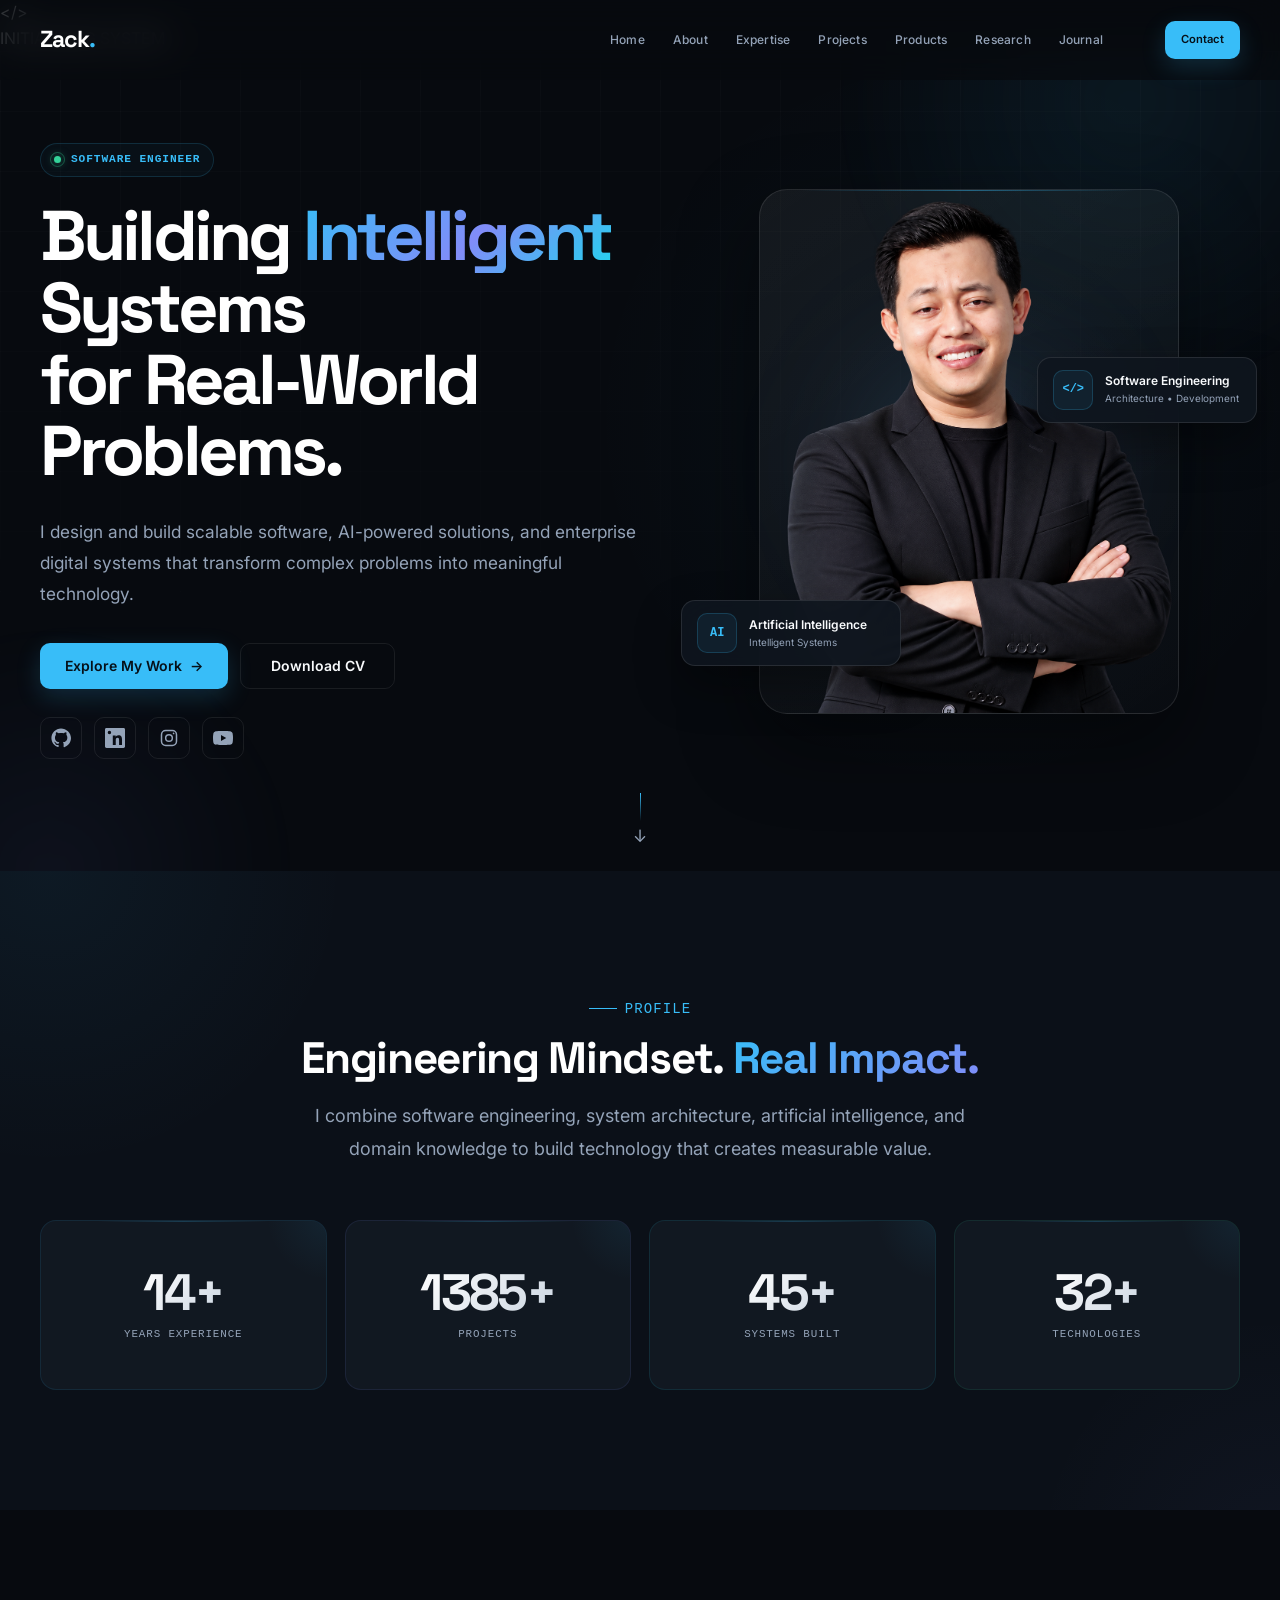
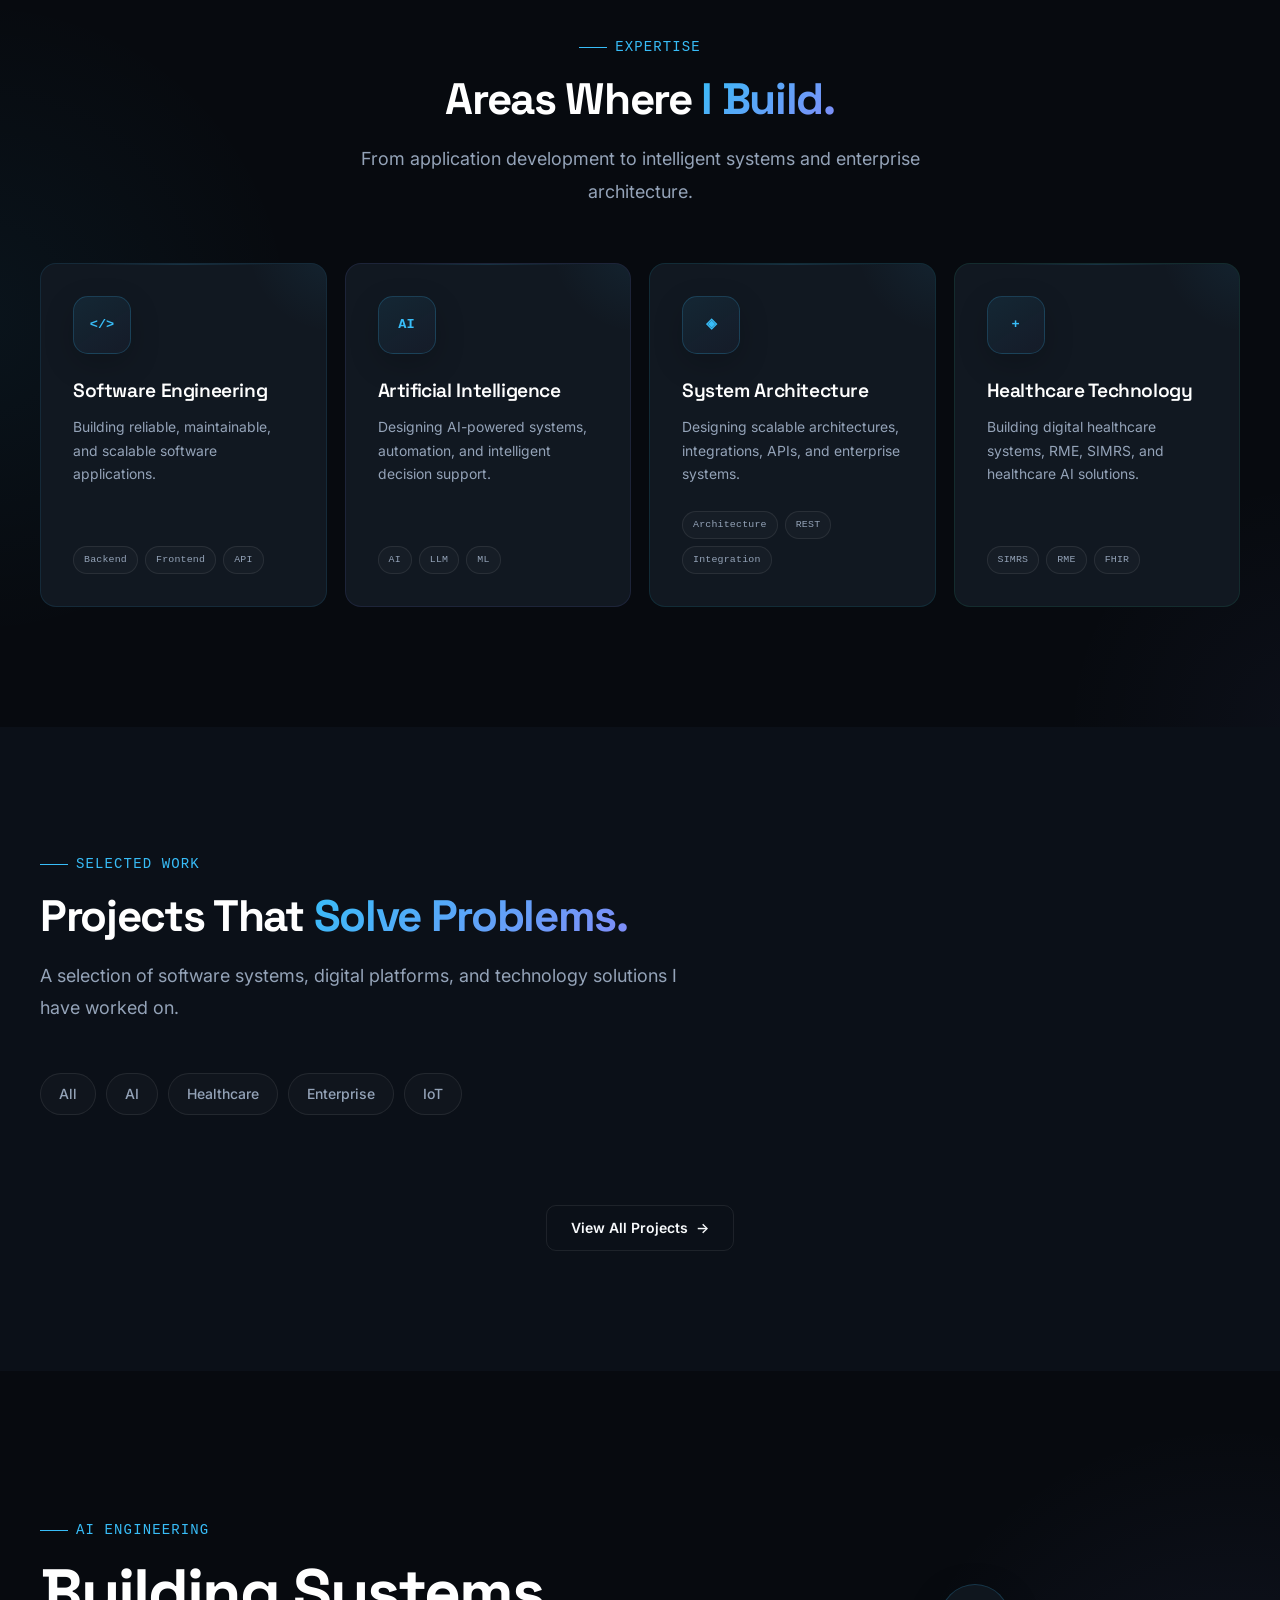
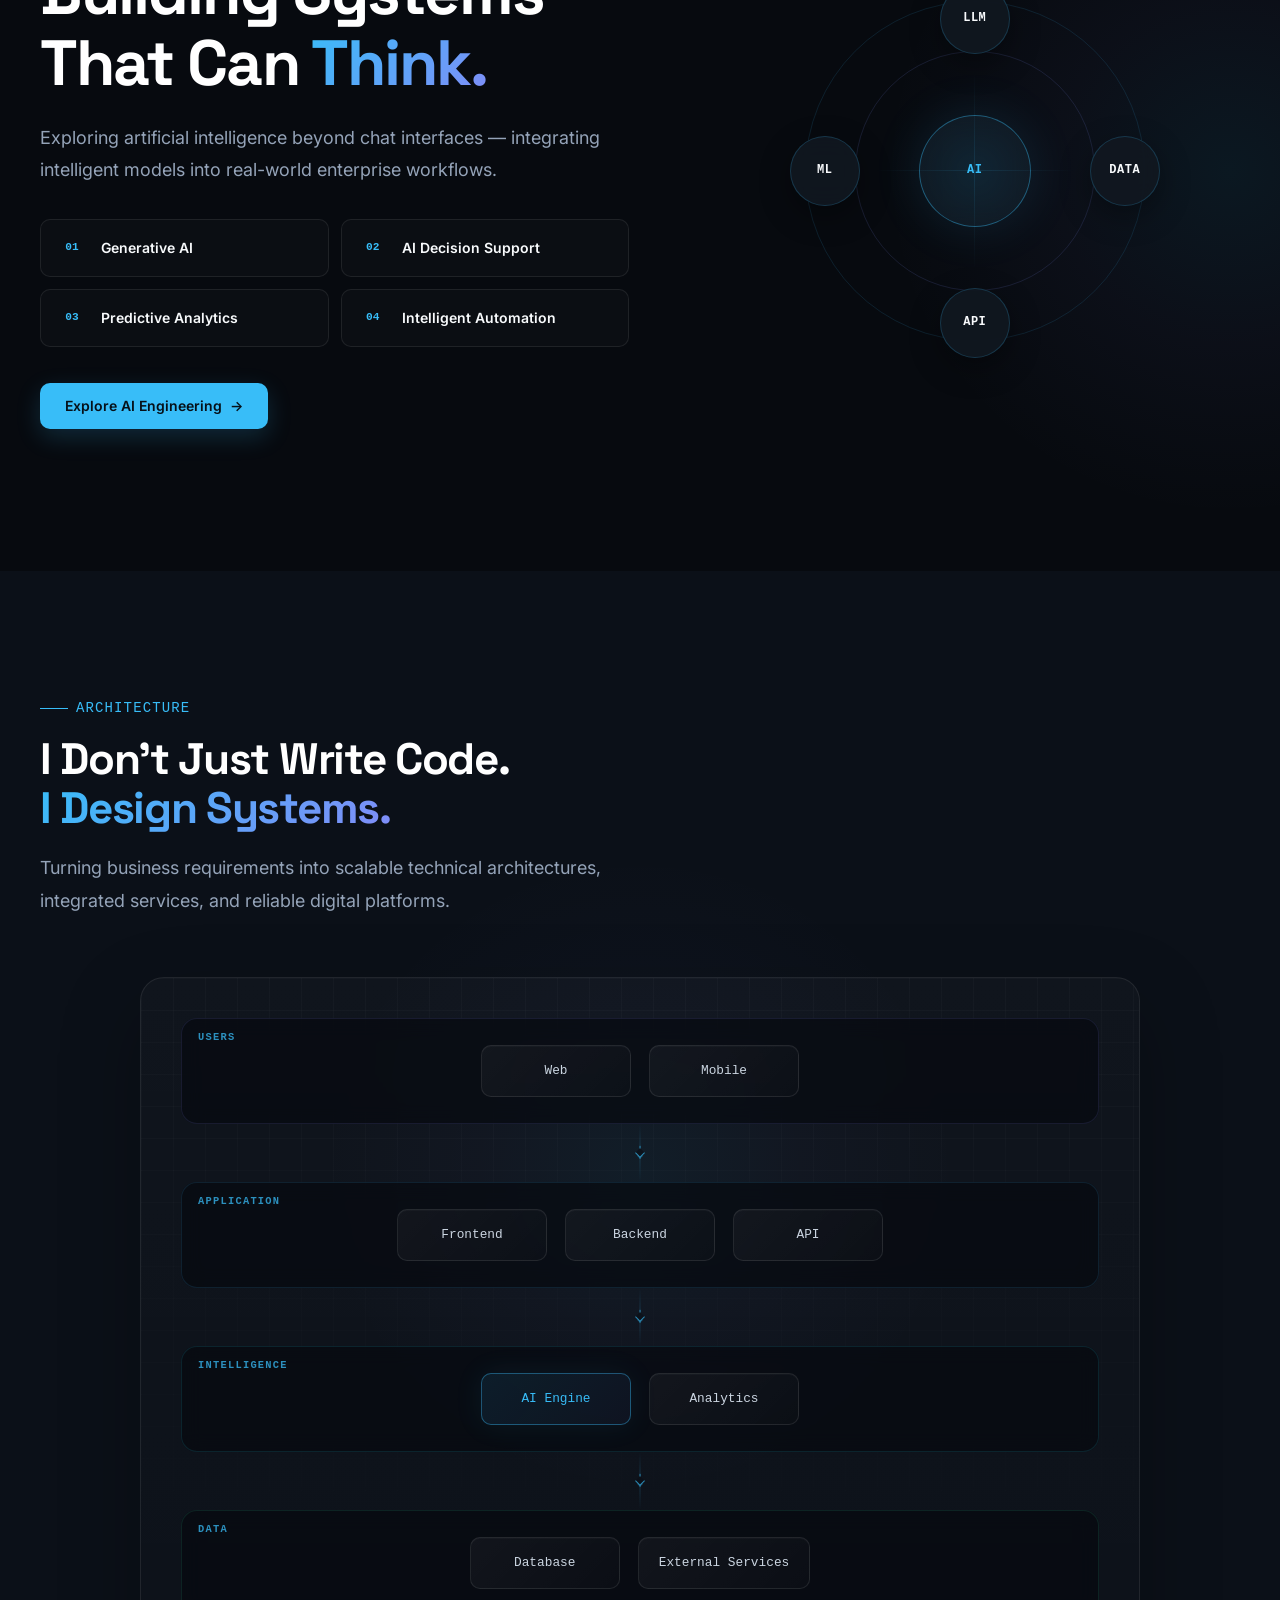
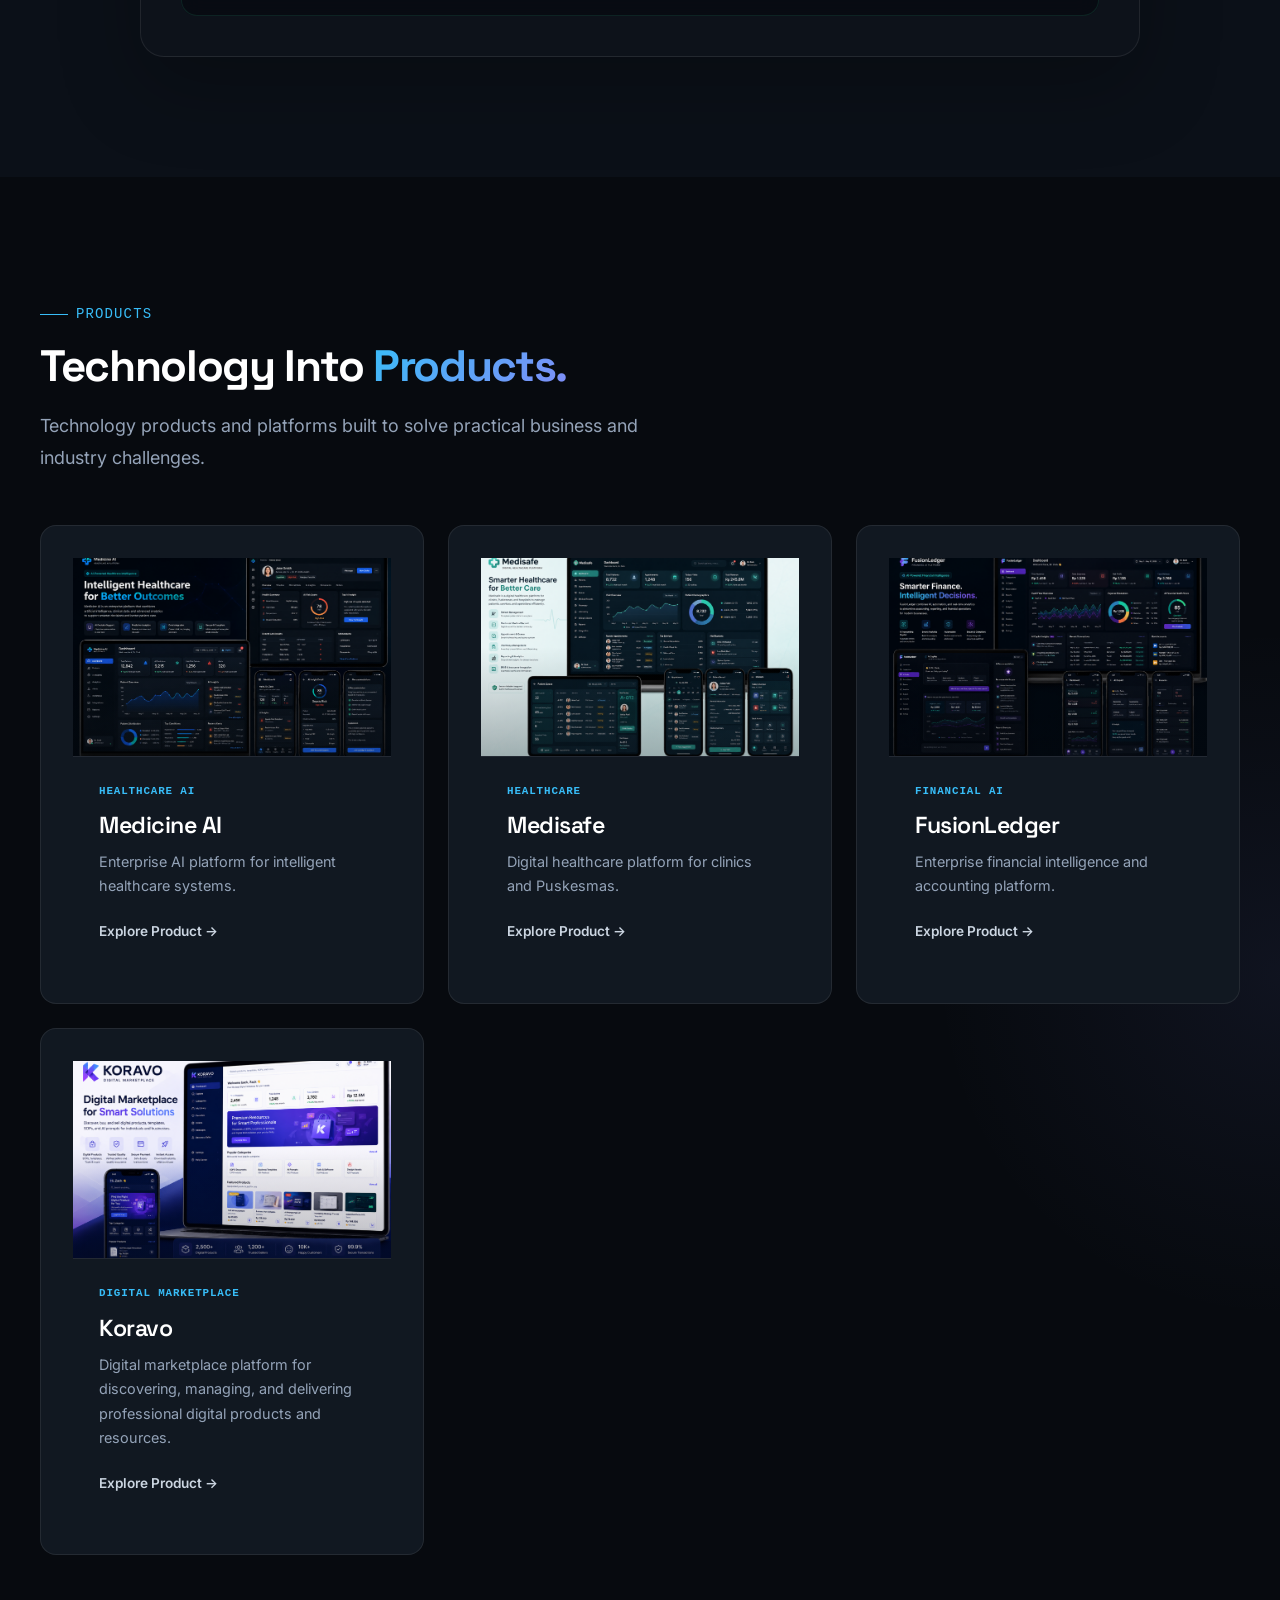
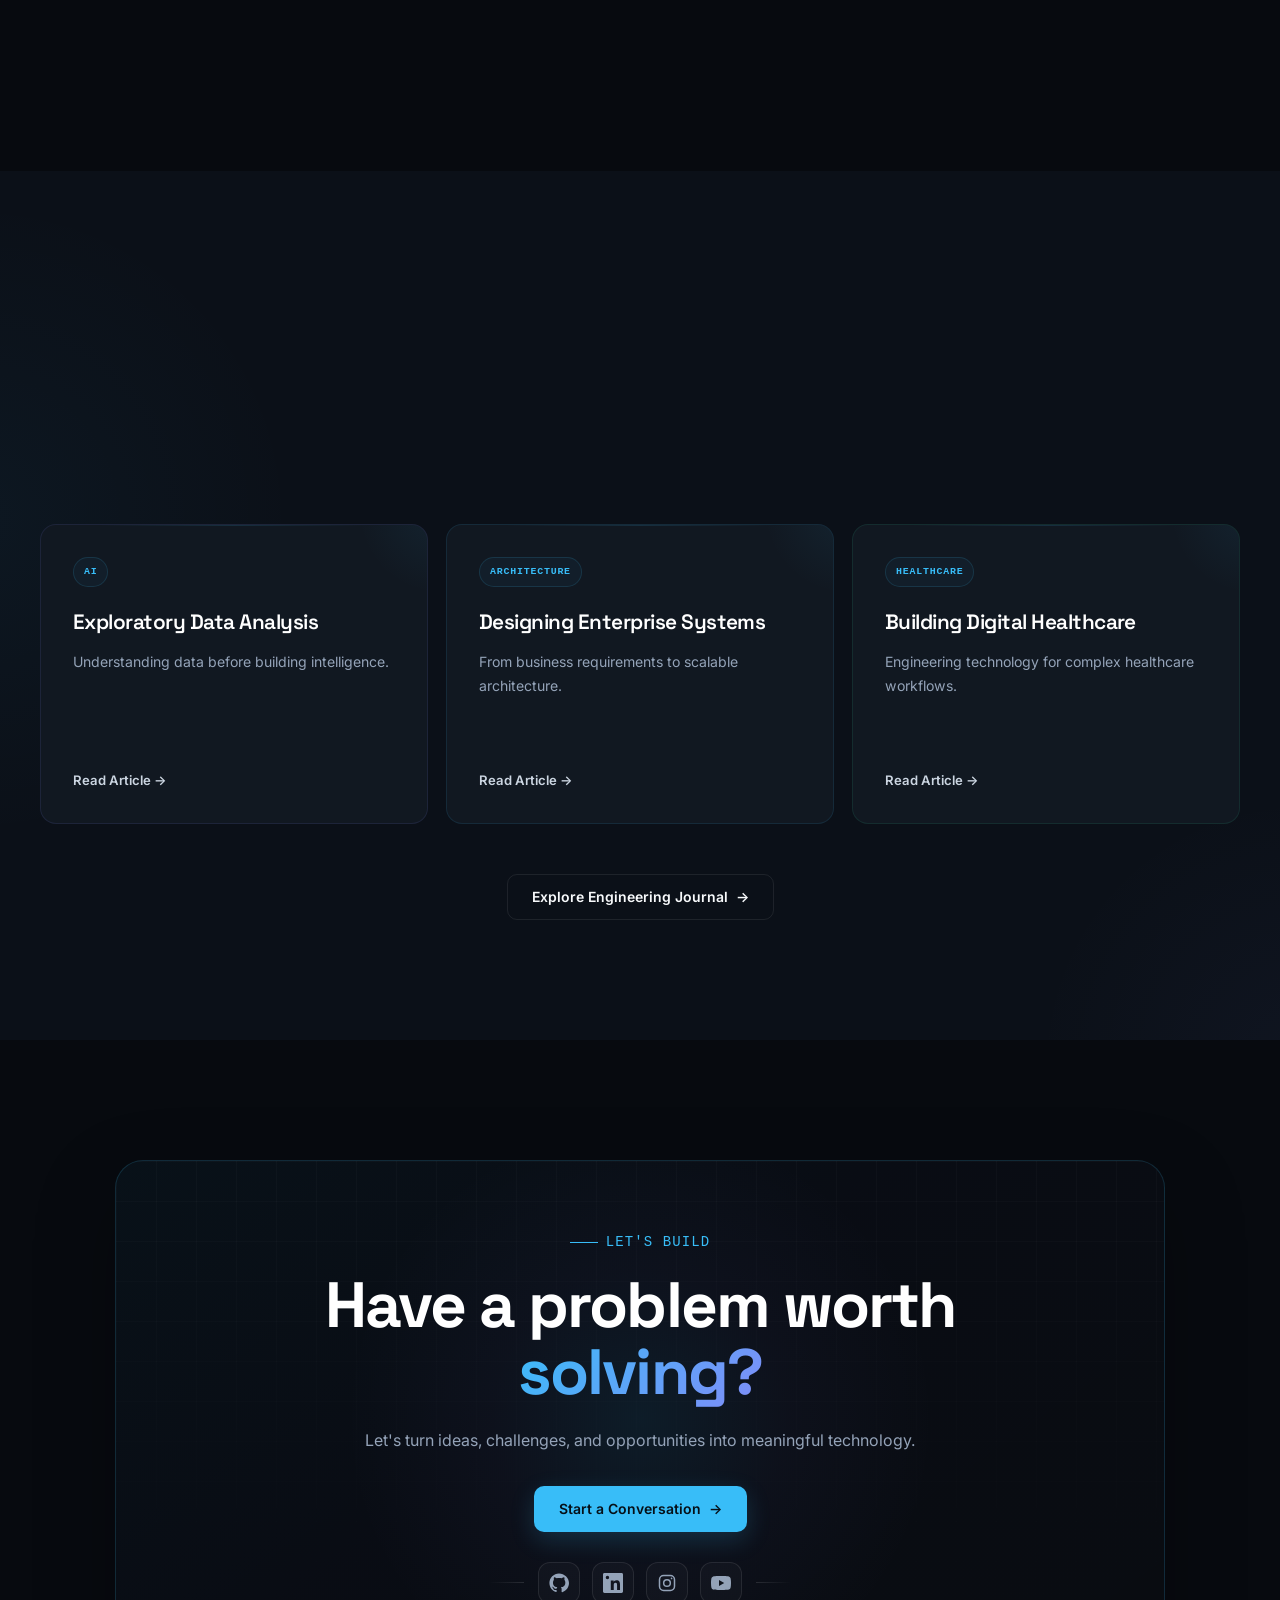
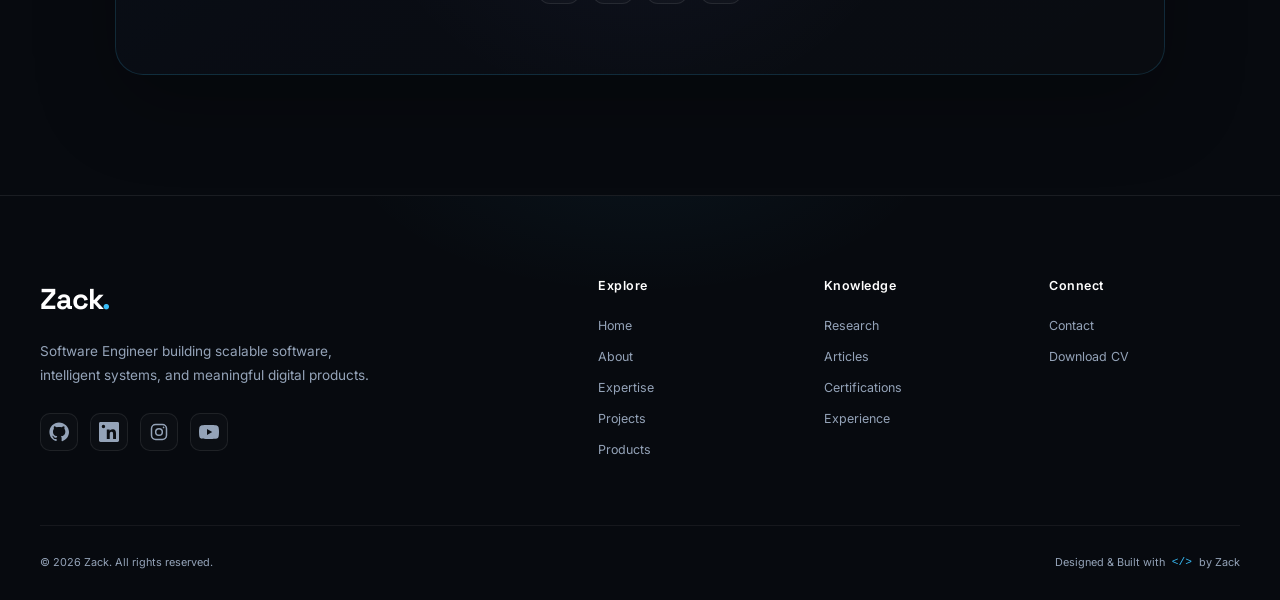
==== commit 48393f65: "fix:counter data" ====
--- a/index.html
+++ b/index.html
@@ -201,7 +201,7 @@
 
           <div class="profile-stats grid grid-4">
             <div class="stat-card card fade-up">
-              <span class="stat-number" data-counter="10" data-suffix="+">
+              <span class="stat-number" data-counter="14" data-suffix="+">
                 0
               </span>
 
@@ -209,7 +209,7 @@
             </div>
 
             <div class="stat-card card fade-up">
-              <span class="stat-number" data-counter="50" data-suffix="+">
+              <span class="stat-number" data-counter="1385" data-suffix="+">
                 0
               </span>
 
@@ -217,7 +217,7 @@
             </div>
 
             <div class="stat-card card fade-up">
-              <span class="stat-number" data-counter="20" data-suffix="+">
+              <span class="stat-number" data-counter="45" data-suffix="+">
                 0
               </span>
 
@@ -225,7 +225,7 @@
             </div>
 
             <div class="stat-card card fade-up">
-              <span class="stat-number" data-counter="10" data-suffix="+">
+              <span class="stat-number" data-counter="32" data-suffix="+">
                 0
               </span>
 
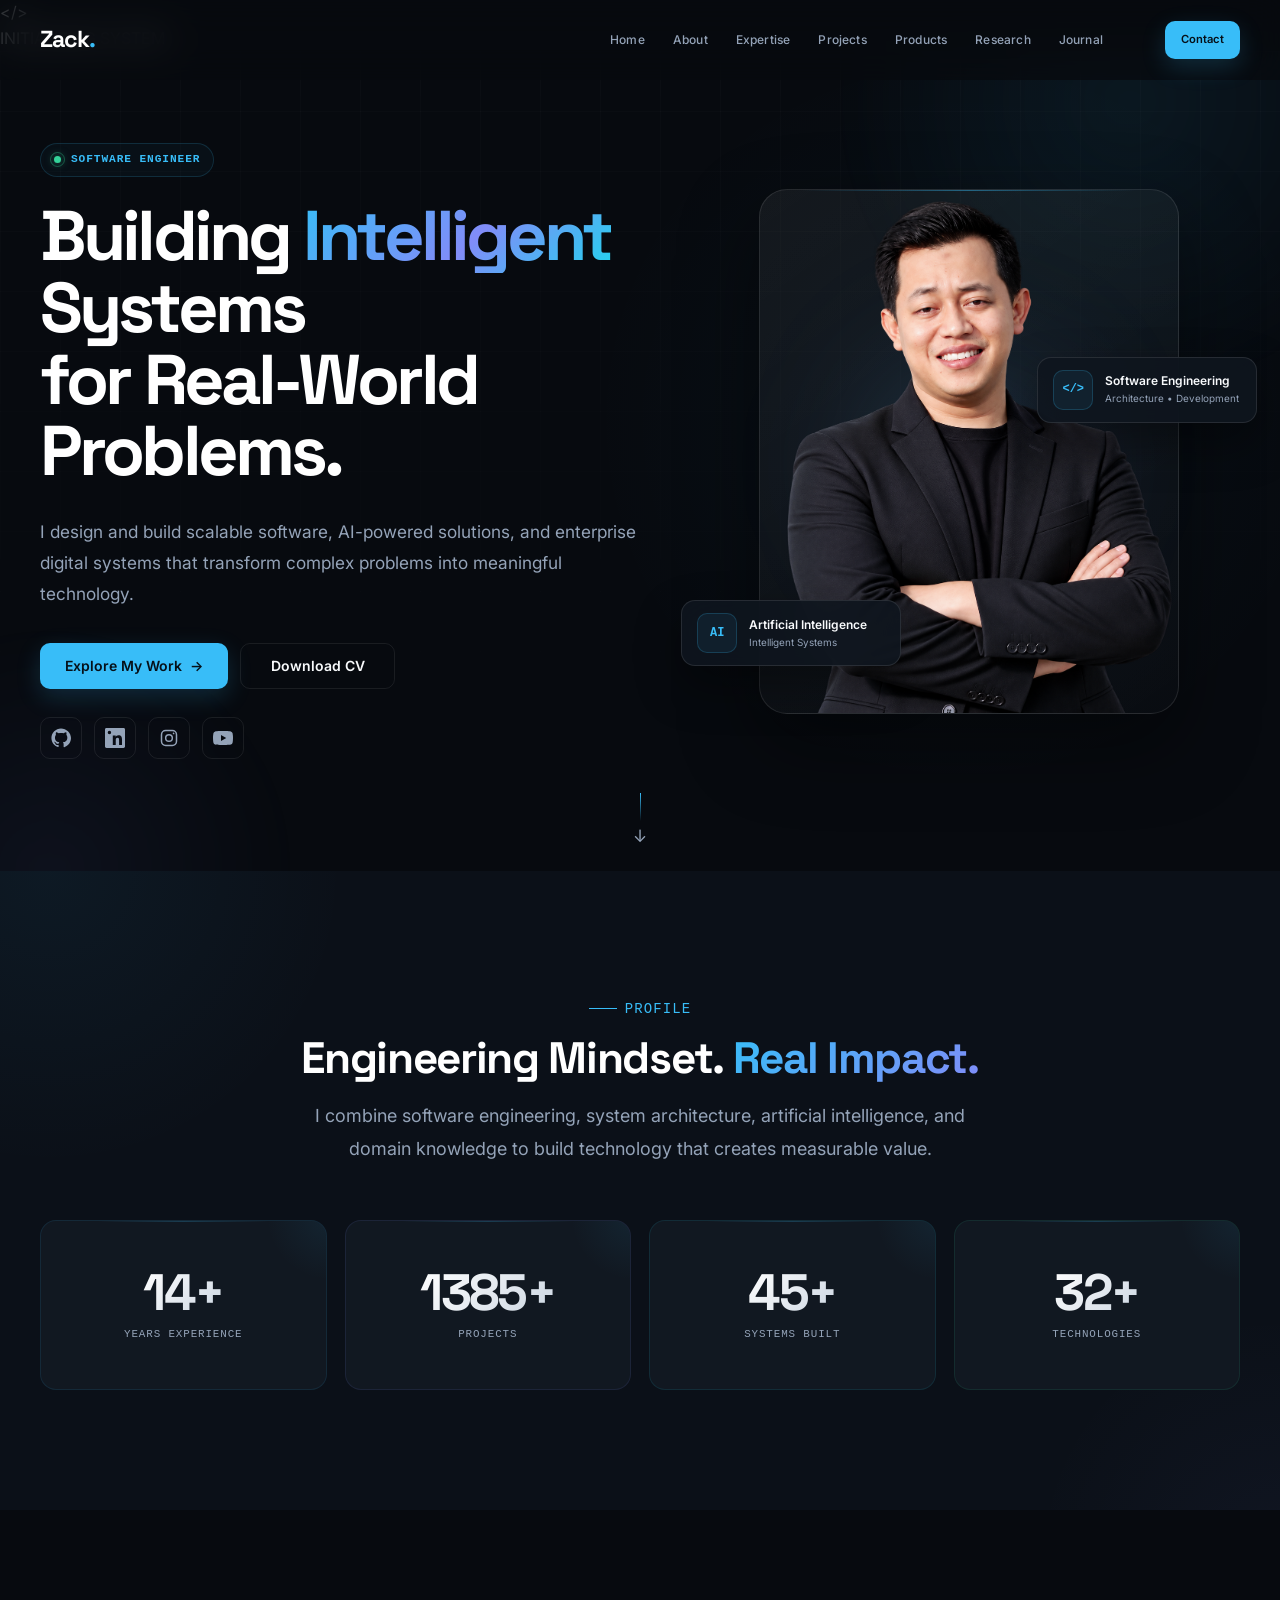
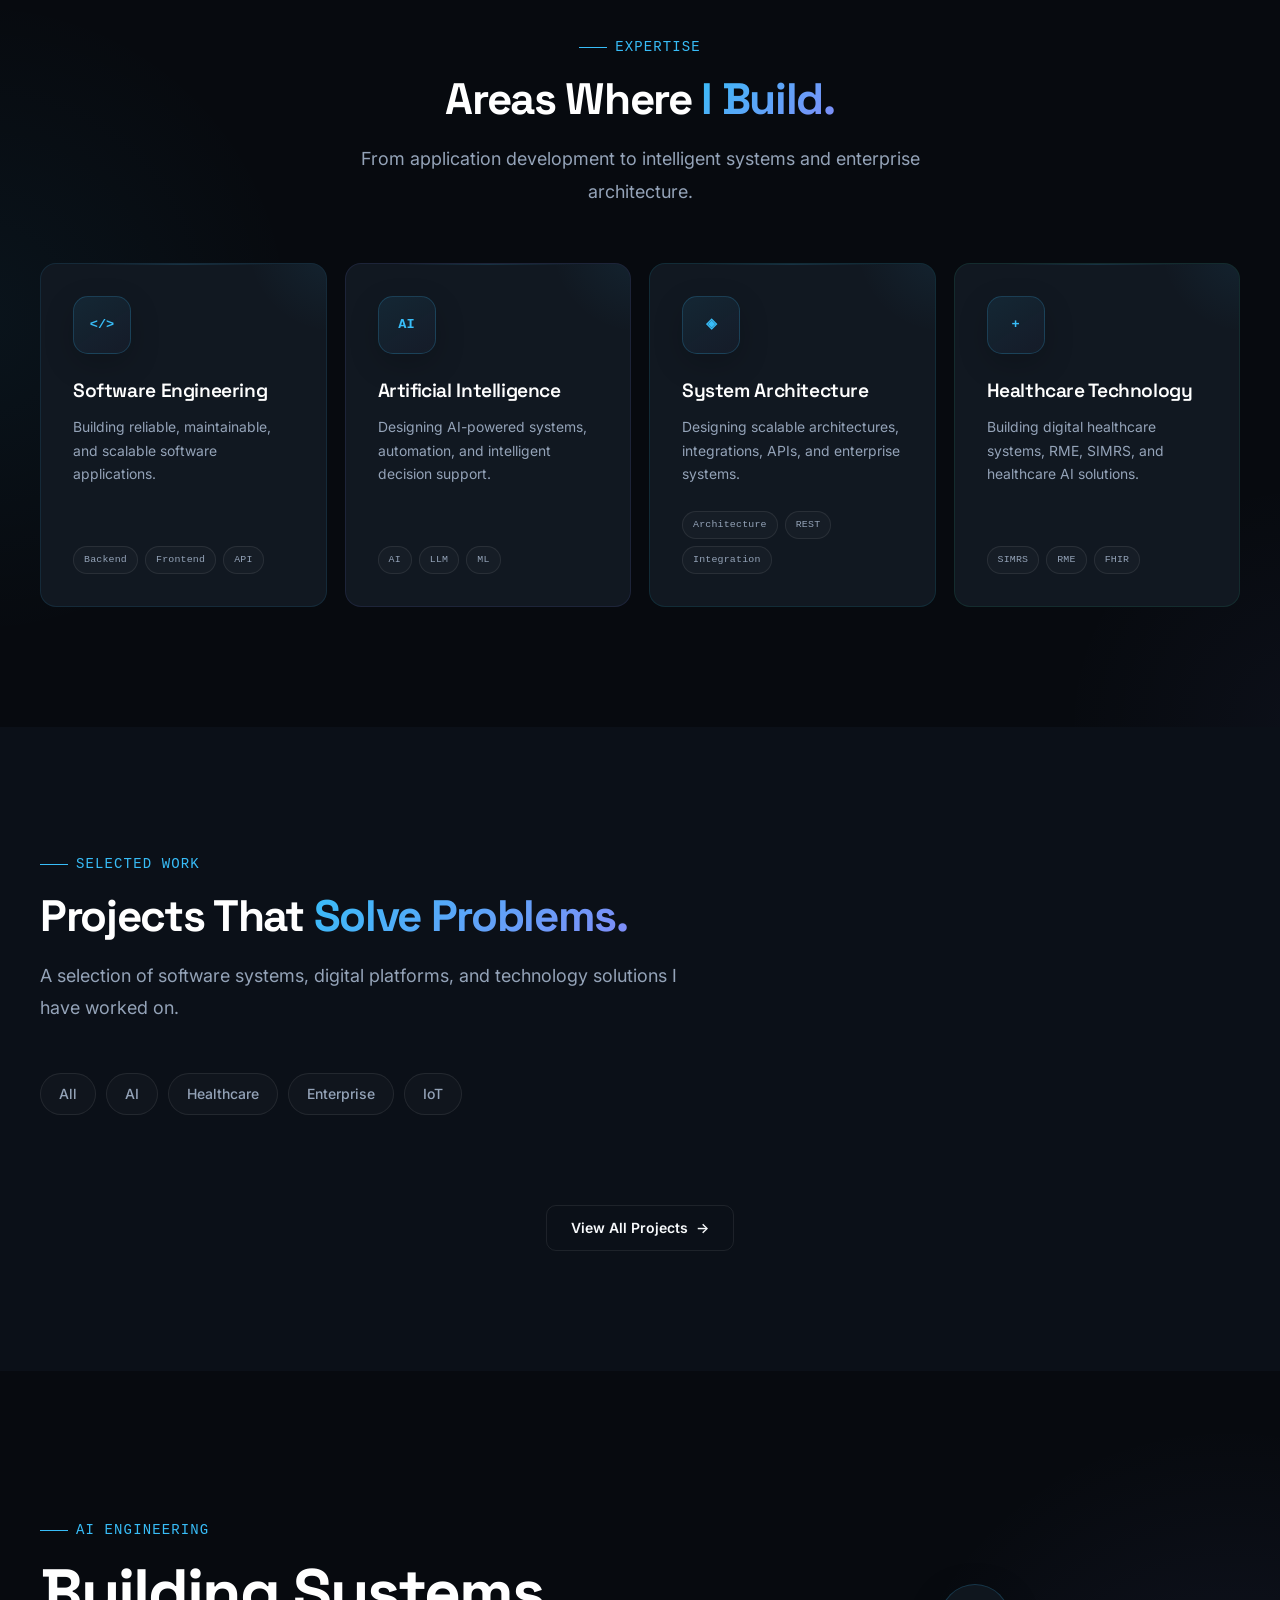
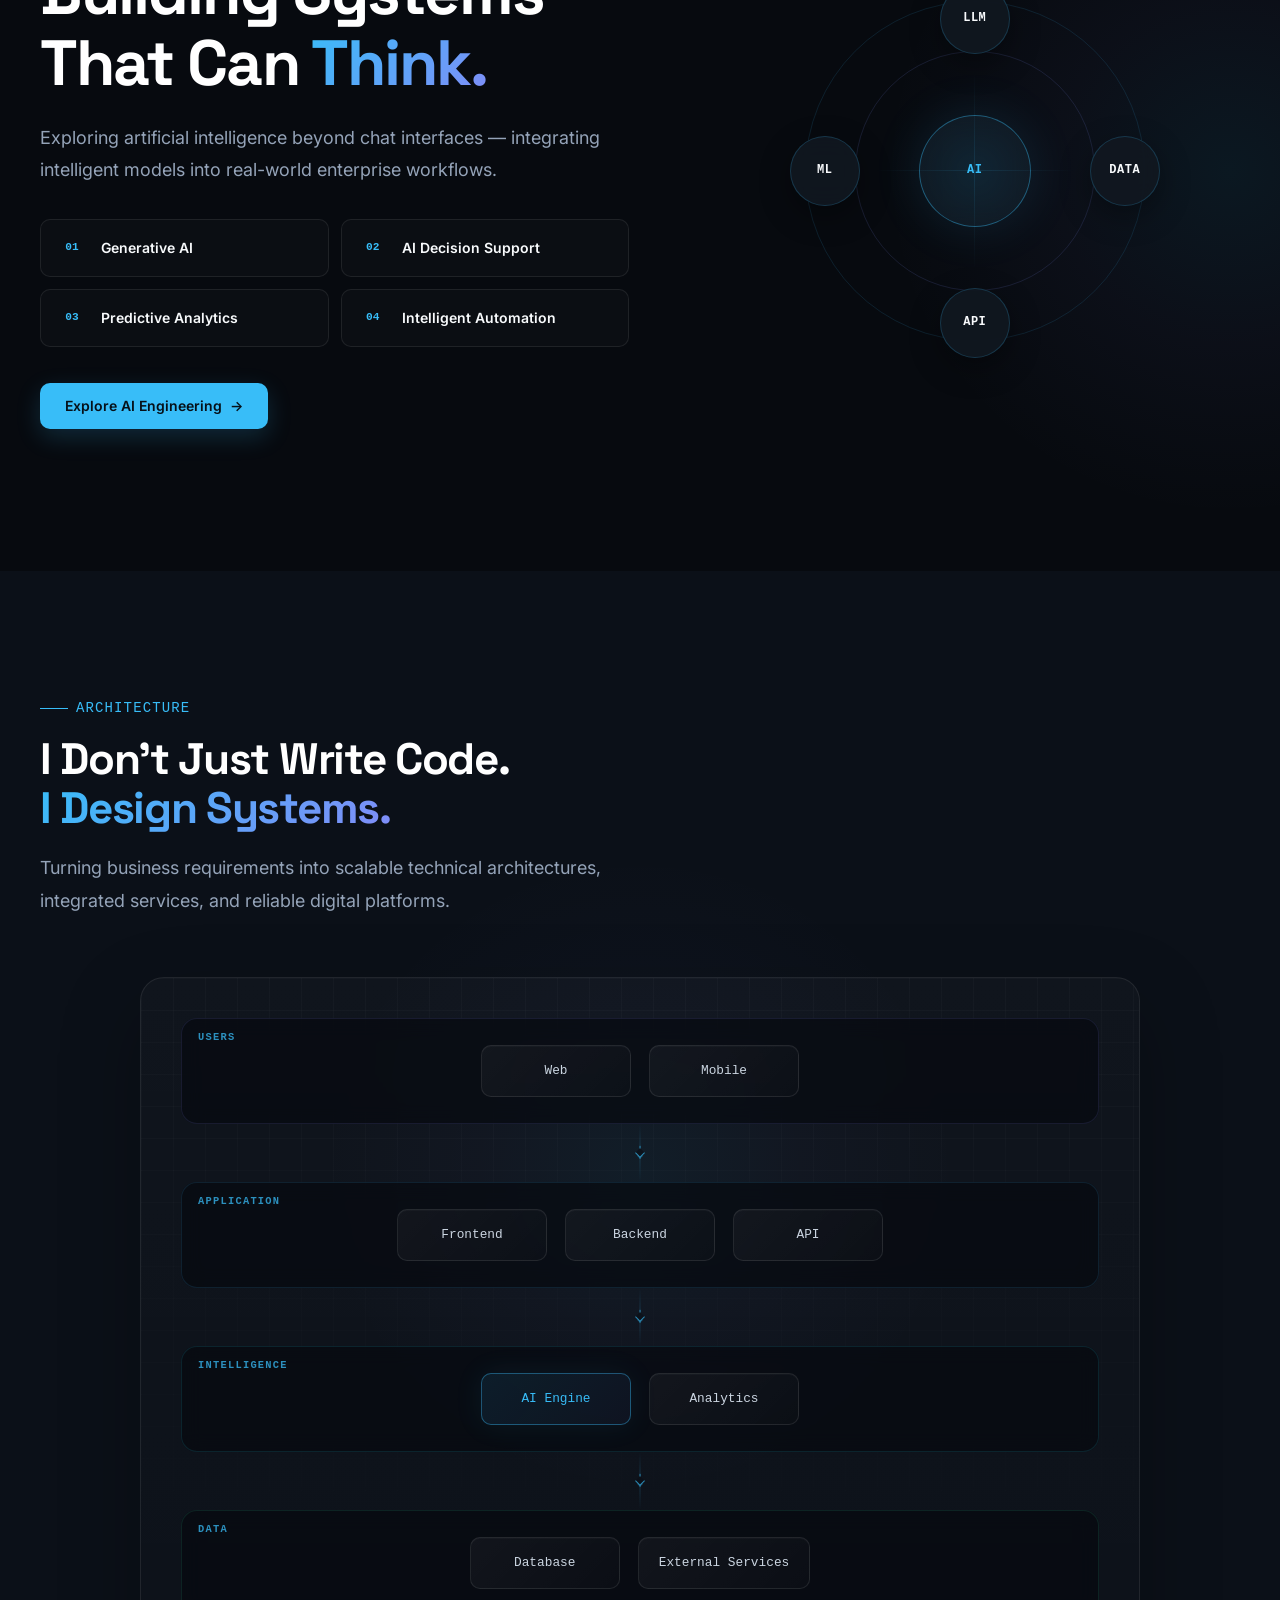
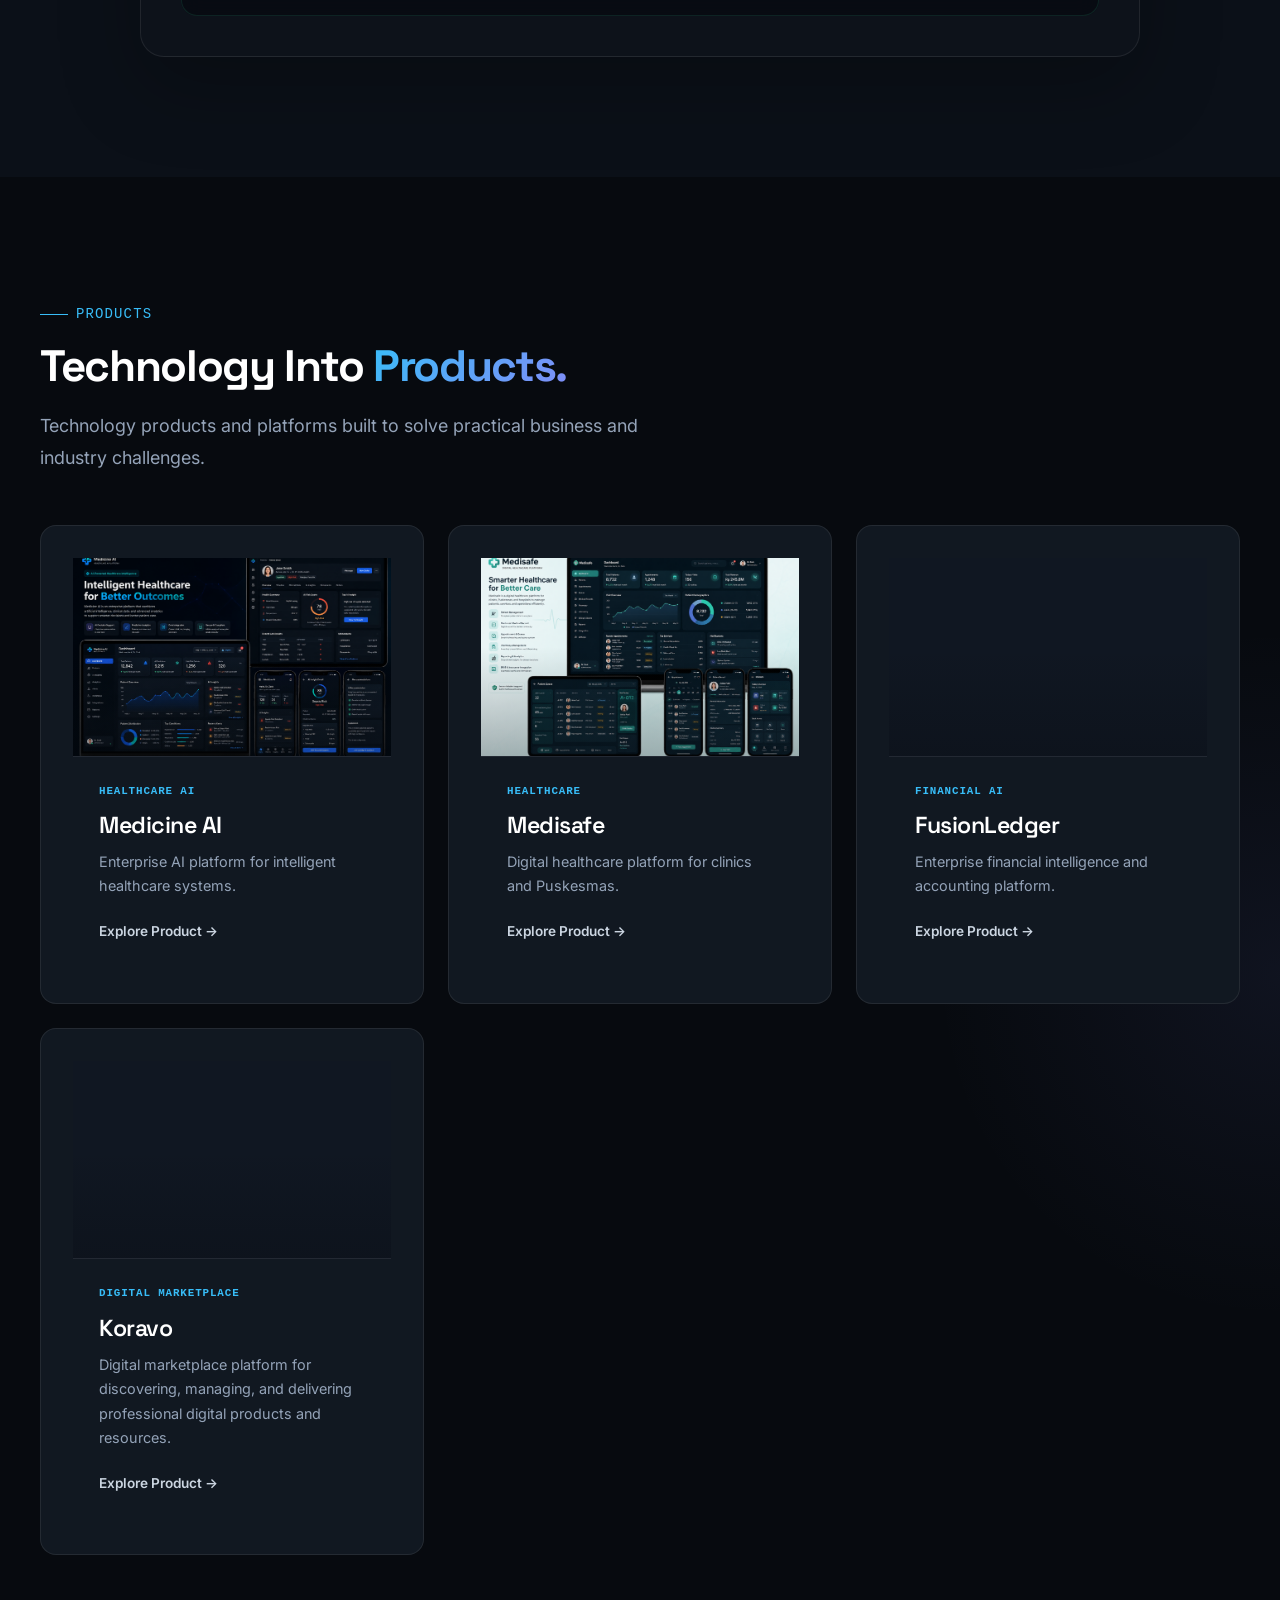
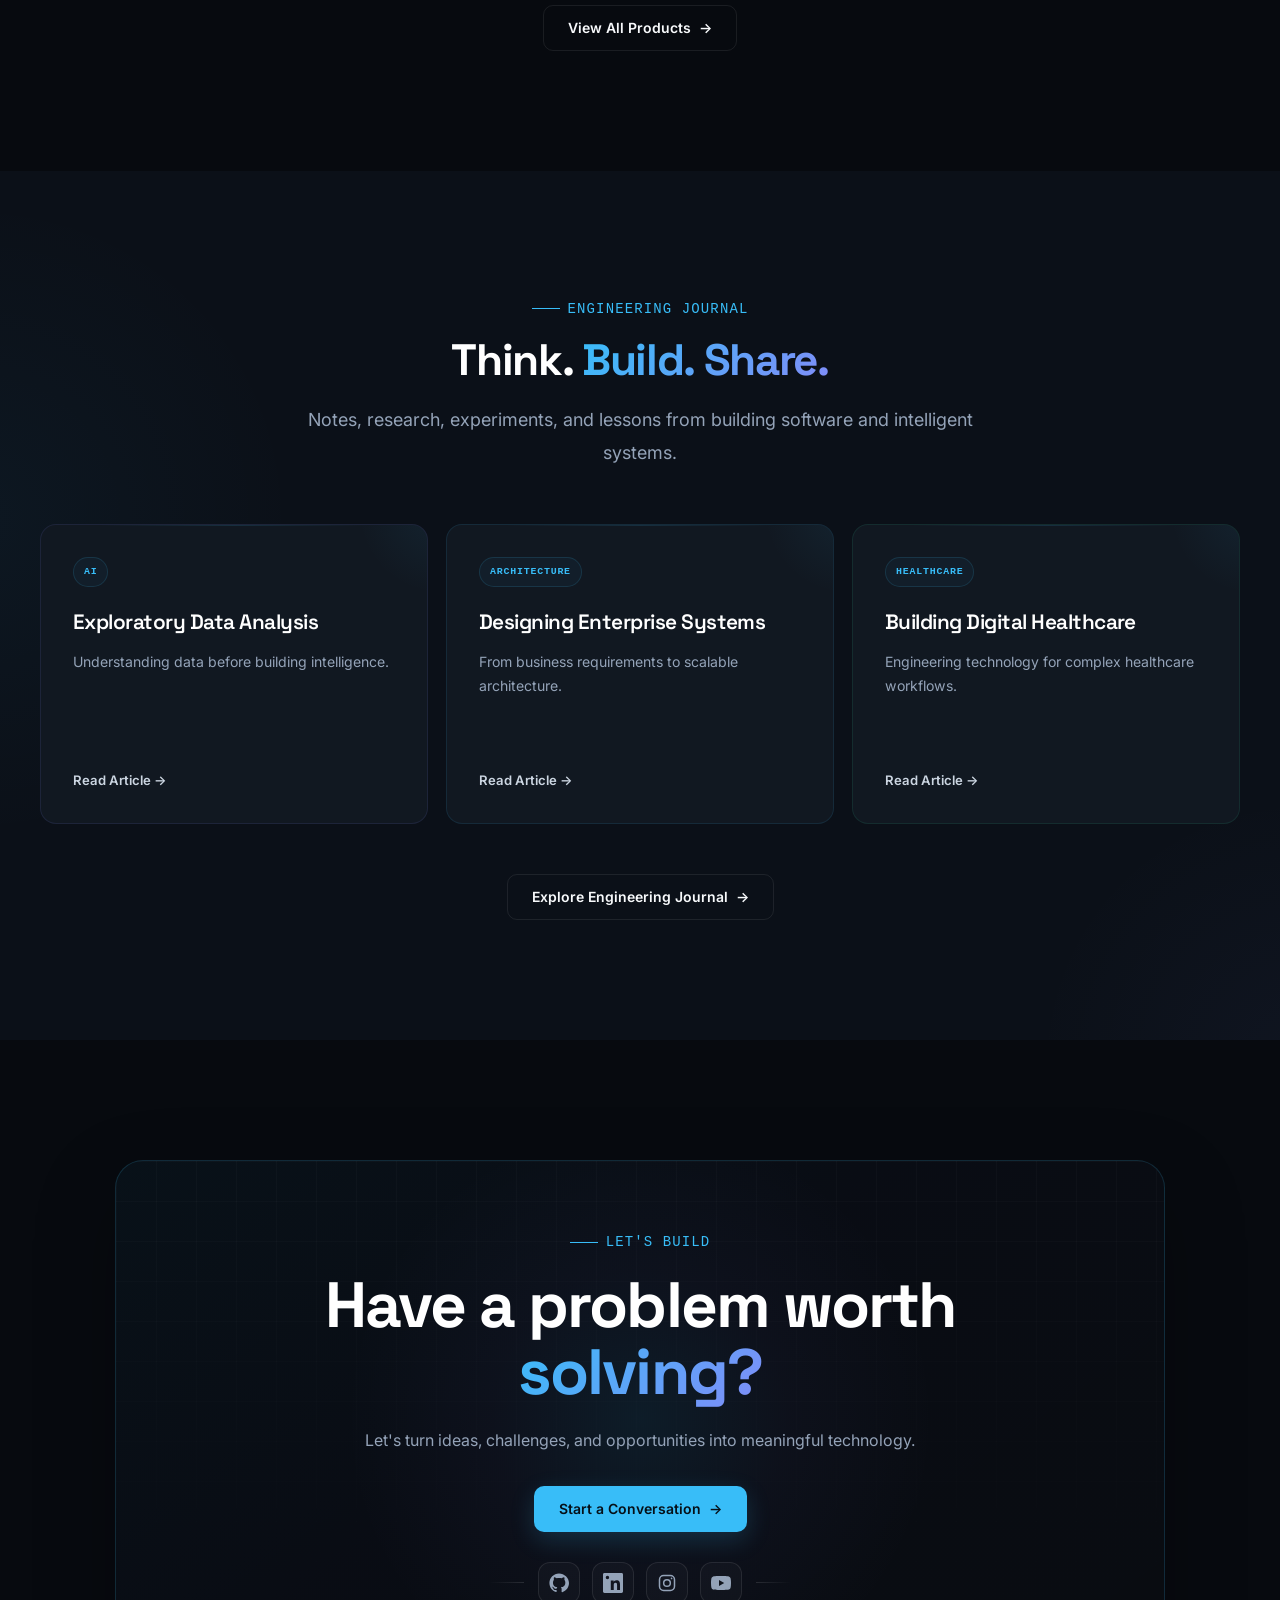
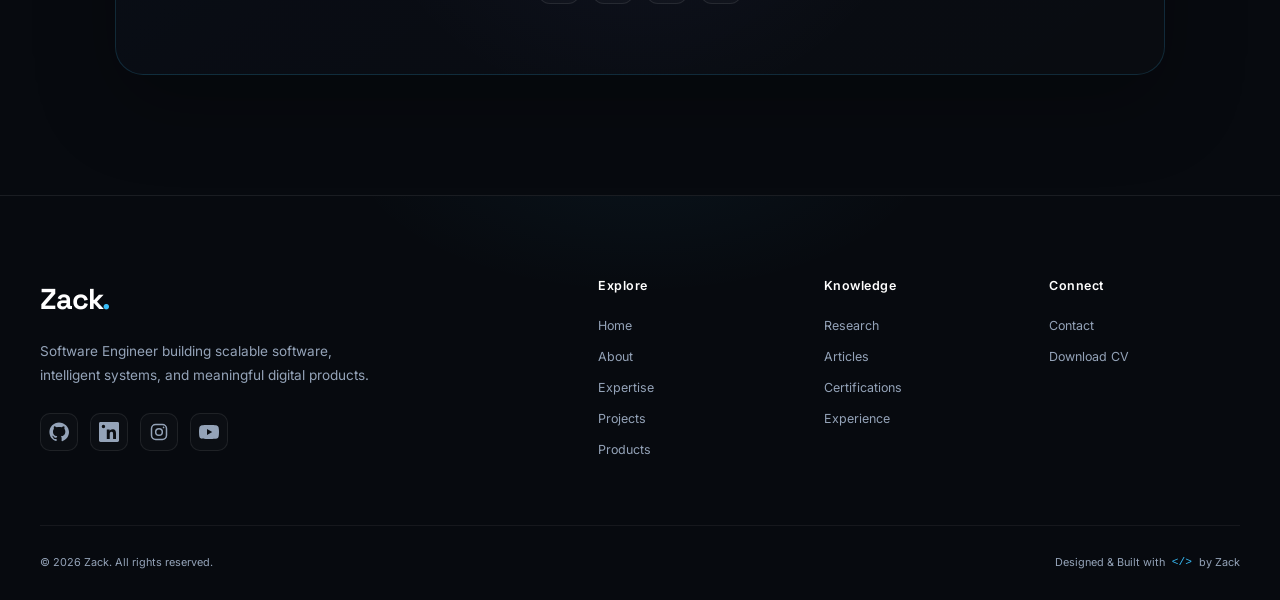
==== commit 1e5b3a15: "feat: add image skeleton loader for improved loading experience" ====
--- a/index.html
+++ b/index.html
@@ -138,6 +138,7 @@
                 <img
                   src="assets/img/profile/profile.png"
                   alt="Zack — Software Engineer"
+                  decoding="async"
                 />
               </div>
 
@@ -577,6 +578,7 @@
                   src="assets/img/products/medicine.png"
                   alt="Medicine AI"
                   loading="lazy"
+                  decoding="async"
                 />
               </div>
 
@@ -603,6 +605,7 @@
                   src="assets/img/products/medisafe.png"
                   alt="Medisafe"
                   loading="lazy"
+                  decoding="async"
                 />
               </div>
 
@@ -629,6 +632,7 @@
                   src="assets/img/products/fusionledger.png"
                   alt="FusionLedger"
                   loading="lazy"
+                  decoding="async"
                 />
               </div>
 
@@ -657,6 +661,7 @@
                   src="assets/img/products/koravo.png"
                   alt="Koravo Digital Marketplace"
                   loading="lazy"
+                  decoding="async"
                 />
               </div>
 
@@ -808,6 +813,8 @@
 
     <script src="assets/js/contact.js"></script>
 
+    <script src="assets/js/image-skeleton.js"></script>
+
     <script src="assets/js/app.js"></script>
   </body>
 </html>
--- a/assets/css/components.css
+++ b/assets/css/components.css
@@ -246,3 +246,47 @@
 
   border-color: var(--color-primary-hover);
 }
+
+/* =========================================================
+   IMAGE SKELETON LOADER
+   Shimmer placeholder while images load (stacked on mobile)
+   ========================================================= */
+
+.img-skeleton {
+  background: linear-gradient(
+    100deg,
+    var(--color-bg-tertiary) 38%,
+    #233248 50%,
+    var(--color-bg-tertiary) 62%
+  );
+
+  background-size: 200% 100%;
+
+  animation: img-skeleton-shimmer 1.4s ease-in-out infinite;
+}
+
+.img-skeleton img {
+  opacity: 0;
+}
+
+img.img-loaded {
+  opacity: 1;
+
+  transition: opacity var(--transition-normal);
+}
+
+@keyframes img-skeleton-shimmer {
+  0% {
+    background-position: 200% 0;
+  }
+
+  100% {
+    background-position: -200% 0;
+  }
+}
+
+@media (prefers-reduced-motion: reduce) {
+  .img-skeleton {
+    animation: none;
+  }
+}
